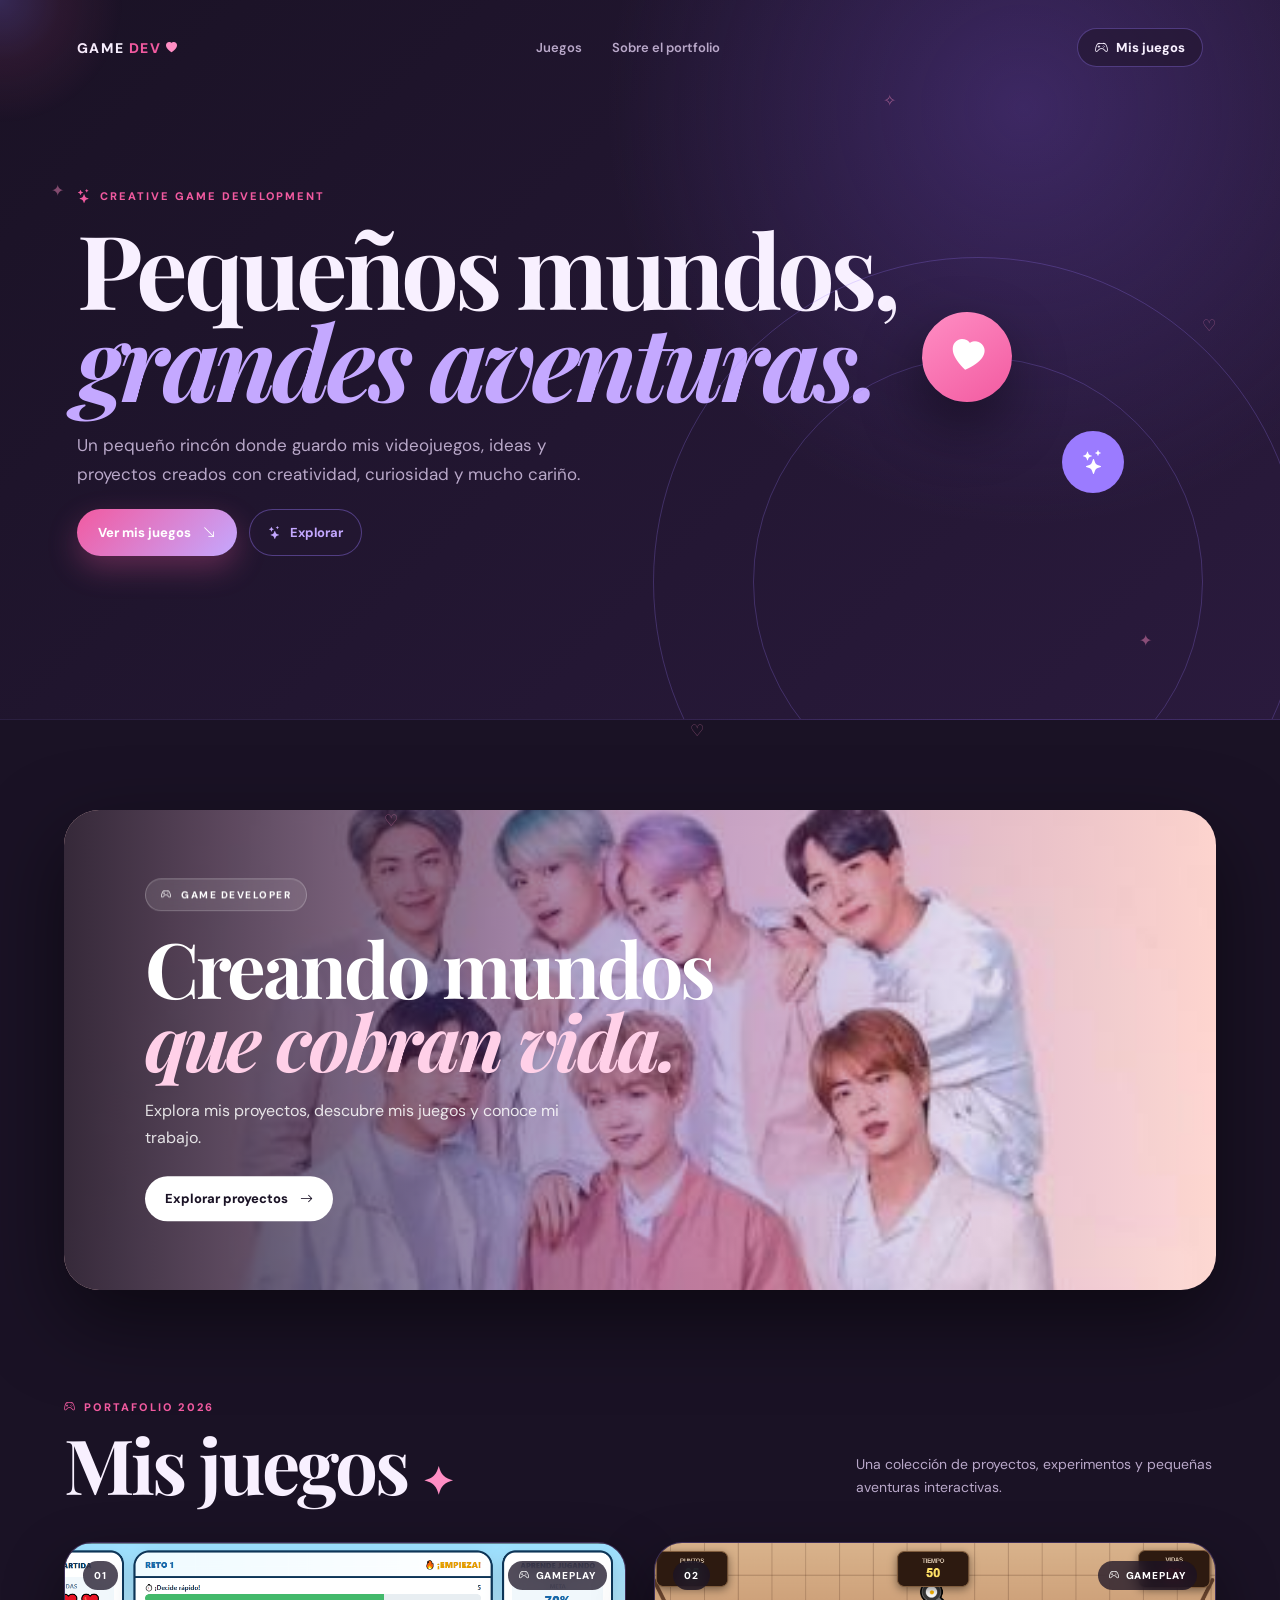
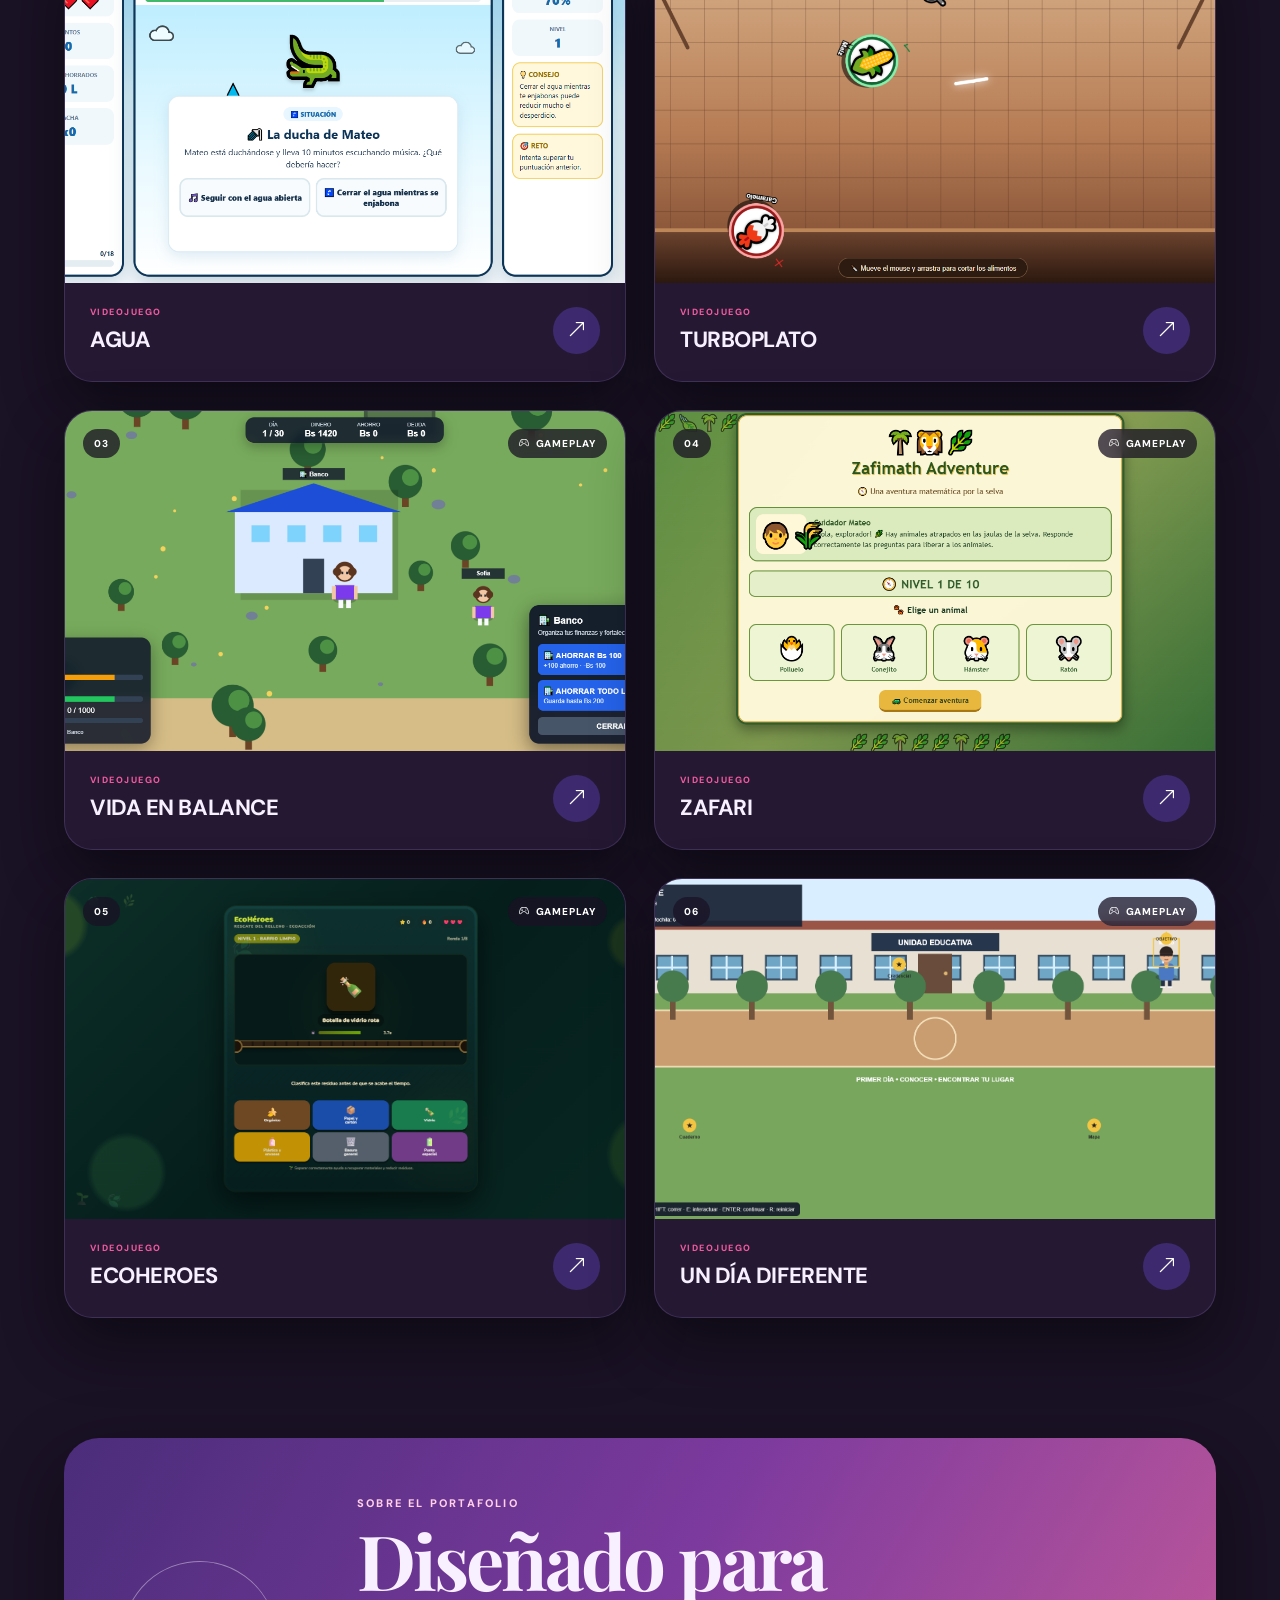
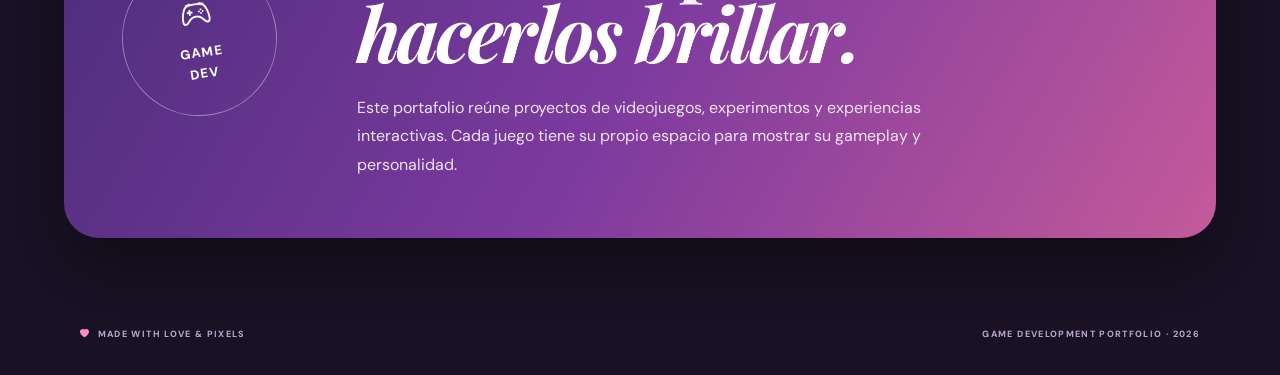
==== index.html @ efa1e195 "Primer commit - Juegos" ====
<!DOCTYPE html>
<html lang="es">

<head>
    <meta charset="UTF-8">
    <meta name="viewport" content="width=device-width, initial-scale=1.0">
    <meta name="description" content="Portafolio de desarrollo de videojuegos">
    <title>Game Dev Portfolio ♡</title>

    <!-- Google Fonts -->
    <link rel="preconnect" href="https://fonts.googleapis.com">
    <link rel="preconnect" href="https://fonts.gstatic.com" crossorigin>
    <link href="https://fonts.googleapis.com/css2?family=DM+Sans:wght@400;500;600;700;800&family=Playfair+Display:ital,wght@0,700;1,700&display=swap" rel="stylesheet">

    <!-- Bootstrap Icons -->
    <link rel="stylesheet" href="https://cdn.jsdelivr.net/npm/bootstrap-icons@1.11.3/font/bootstrap-icons.min.css">

    <!-- CSS -->
    <link rel="stylesheet" href="style.css">
</head>

<body>

    <!-- =================================
         CURSOR GLOW
    ================================== -->
    <div class="cursor-glow"></div>

    <!-- =================================
         PARTICULAS
    ================================== -->
    <div class="particles">
        <span>✦</span>
        <span>♡</span>
        <span>✧</span>
        <span>✦</span>
        <span>♡</span>
        <span>✧</span>
        <span>✦</span>
        <span>♡</span>
    </div>

    <!-- =================================
         NAVBAR + HERO
    ================================== -->
    <header class="hero">

        <nav class="navbar">
            <a href="#" class="logo">
                GAME
                <span>DEV</span>
                <i class="bi bi-heart-fill"></i>
            </a>

            <div class="nav-links">
                <a href="#juegos">Juegos</a>
                <a href="#sobre-mi">Sobre el portfolio</a>
            </div>

            <a href="#juegos" class="nav-button">
                <i class="bi bi-controller"></i>
                Mis juegos
            </a>
        </nav>

        <!-- =================================
             HERO
        ================================== -->
        <div class="hero-content">
            <div class="hero-text">
                <p class="eyebrow">
                    <i class="bi bi-stars"></i>
                    CREATIVE GAME DEVELOPMENT
                </p>

                <h1>
                    Pequeños mundos,
                    <br>
                    <em>grandes aventuras.</em>
                </h1>

                <p class="hero-description">
                    Un pequeño rincón donde guardo mis
                    videojuegos, ideas y proyectos creados
                    con creatividad, curiosidad y mucho
                    cariño.
                </p>

                <div class="hero-buttons">
                    <a href="#juegos" class="main-button">
                        Ver mis juegos
                        <i class="bi bi-arrow-down-right"></i>
                    </a>

                    <a href="#banner" class="secondary-button">
                        <i class="bi bi-stars"></i>
                        Explorar
                    </a>
                </div>
            </div>

            <!-- Decoraciones -->
            <div class="hero-orbit orbit-one"></div>
            <div class="hero-orbit orbit-two"></div>

            <div class="hero-heart">
                <i class="bi bi-heart-fill"></i>
            </div>

            <div class="hero-star">
                <i class="bi bi-stars"></i>
            </div>
        </div>

    </header>

    <!-- =================================
         MAIN
    ================================== -->
    <main>

        <!-- =================================
             BANNER
        ================================== -->
        <section class="banner reveal" id="banner">
            <img src="assets/images.png" alt="Banner del portafolio">

            <div class="banner-overlay">
                <span class="banner-badge">
                    <i class="bi bi-controller"></i>
                    GAME DEVELOPER
                </span>

                <h2>
                    Creando mundos
                    <em>que cobran vida.</em>
                </h2>

                <p>
                    Explora mis proyectos,
                    descubre mis juegos y
                    conoce mi trabajo.
                </p>

                <a href="#juegos" class="banner-button">
                    Explorar proyectos
                    <i class="bi bi-arrow-right"></i>
                </a>
            </div>
        </section>

        <!-- =================================
             INTRO JUEGOS
        ================================== -->
        <section class="games-intro reveal" id="juegos">
            <div>
                <p class="section-label">
                    <i class="bi bi-controller"></i>
                    PORTAFOLIO 2026
                </p>

                <h2>
                    Mis juegos
                    <span>✦</span>
                </h2>
            </div>

            <p class="intro-text">
                Una colección de proyectos,
                experimentos y pequeñas aventuras
                interactivas.
            </p>
        </section>

        <!-- =================================
             GRID DE JUEGOS
        ================================== -->
        <section class="games-grid">

            <!-- =========================
                 AGUA
            ========================== -->
            <article class="game-card reveal">
                <div class="game-image">
                    <img src="AGUA/agua-gameplay.png" alt="Gameplay de AGUA">
                    <span class="game-number">01</span>
                    <span class="game-tag">
                        <i class="bi bi-controller"></i>
                        GAMEPLAY
                    </span>
                    <div class="image-shine"></div>
                </div>

                <div class="game-info">
                    <div>
                        <p class="game-type">VIDEOJUEGO</p>
                        <h3>AGUA</h3>
                    </div>
                    <a href="AGUA/index.html" class="game-arrow" aria-label="Abrir AGUA">
                        <i class="bi bi-arrow-up-right"></i>
                    </a>
                </div>
            </article>

            <!-- =========================
                 TURBOPLATO
            ========================== -->
            <article class="game-card reveal">
                <div class="game-image">
                    <img src="TURBOPLATO/turboplato-gameplay.png" alt="Gameplay de TURBOPLATO">
                    <span class="game-number">02</span>
                    <span class="game-tag">
                        <i class="bi bi-controller"></i>
                        GAMEPLAY
                    </span>
                    <div class="image-shine"></div>
                </div>

                <div class="game-info">
                    <div>
                        <p class="game-type">VIDEOJUEGO</p>
                        <h3>TURBOPLATO</h3>
                    </div>
                    <a href="TURBOPLATO/index.html" class="game-arrow" aria-label="Abrir TURBOPLATO">
                        <i class="bi bi-arrow-up-right"></i>
                    </a>
                </div>
            </article>

            <!-- =========================
                 VIDA EN BALANCE
            ========================== -->
            <article class="game-card reveal">
                <div class="game-image">
                    <img src="VIDA-EN-BALANCE/vida-en-balance-gameplay.png" alt="Gameplay de Vida en Balance">
                    <span class="game-number">03</span>
                    <span class="game-tag">
                        <i class="bi bi-controller"></i>
                        GAMEPLAY
                    </span>
                    <div class="image-shine"></div>
                </div>

                <div class="game-info">
                    <div>
                        <p class="game-type">VIDEOJUEGO</p>
                        <h3>VIDA EN BALANCE</h3>
                    </div>
                    <a href="VIDA-EN-BALANCE/index.html" class="game-arrow" aria-label="Abrir Vida en Balance">
                        <i class="bi bi-arrow-up-right"></i>
                    </a>
                </div>
            </article>

            <!-- =========================
                 ZAFARI
            ========================== -->
            <article class="game-card reveal">
                <div class="game-image">
                    <img src="ZAFARI/zafimath-gameplay.png" alt="Gameplay de ZAFARI">
                    <span class="game-number">04</span>
                    <span class="game-tag">
                        <i class="bi bi-controller"></i>
                        GAMEPLAY
                    </span>
                    <div class="image-shine"></div>
                </div>

                <div class="game-info">
                    <div>
                        <p class="game-type">VIDEOJUEGO</p>
                        <h3>ZAFARI</h3>
                    </div>
                    <a href="ZAFARI/index.html" class="game-arrow" aria-label="Abrir ZAFARI">
                        <i class="bi bi-arrow-up-right"></i>
                    </a>
                </div>
            </article>

            <!-- =========================
                 ECOHEROES
            ========================== -->
            <article class="game-card reveal">
                <div class="game-image">
                    <img src="ECOHEROES/ecoheroes-gameplay.png" alt="Gameplay de ECOHEROES">
                    <span class="game-number">05</span>
                    <span class="game-tag">
                        <i class="bi bi-controller"></i>
                        GAMEPLAY
                    </span>
                    <div class="image-shine"></div>
                </div>

                <div class="game-info">
                    <div>
                        <p class="game-type">VIDEOJUEGO</p>
                        <h3>ECOHEROES</h3>
                    </div>
                    <a href="ECOHEROES/index.html" class="game-arrow" aria-label="Abrir ECOHEROES">
                        <i class="bi bi-arrow-up-right"></i>
                    </a>
                </div>
            </article>

            <!-- =========================
                 UN DÍA DIFERENTE
            ========================== -->
            <article class="game-card reveal">
                <div class="game-image">
                    <img src="UN_DIA_DIFERENTE/un-dia-diferente-gameplay.png" alt="Gameplay de Un Día Diferente">
                    <span class="game-number">06</span>
                    <span class="game-tag">
                        <i class="bi bi-controller"></i>
                        GAMEPLAY
                    </span>
                    <div class="image-shine"></div>
                </div>

                <div class="game-info">
                    <div>
                        <p class="game-type">VIDEOJUEGO</p>
                        <h3>UN DÍA DIFERENTE</h3>
                    </div>
                    <a href="UN_DIA_DIFERENTE/index.html" class="game-arrow" aria-label="Abrir Un Día Diferente">
                        <i class="bi bi-arrow-up-right"></i>
                    </a>
                </div>
            </article>

        </section>

        <!-- =================================
             SOBRE EL PORTFOLIO
        ================================== -->
        <section class="about-section reveal" id="sobre-mi">
            <div class="about-badge">
                <i class="bi bi-controller"></i>
                <span>GAME</span>
                <span>DEV</span>
            </div>

            <div>
                <p class="section-label">SOBRE EL PORTAFOLIO</p>

                <h2>
                    Diseñado para
                    <br>
                    <em>hacerlos brillar.</em>
                </h2>

                <p class="about-text">
                    Este portafolio reúne proyectos de
                    videojuegos, experimentos y experiencias
                    interactivas. Cada juego tiene su propio
                    espacio para mostrar su gameplay y
                    personalidad.
                </p>
            </div>
        </section>

    </main>

    <!-- =================================
         FOOTER
    ================================== -->
    <footer>
        <div>
            <i class="bi bi-heart-fill"></i>
            MADE WITH LOVE & PIXELS
        </div>

        <div>
            GAME DEVELOPMENT PORTFOLIO ·
            <span id="year"></span>
        </div>
    </footer>

    <!-- JS -->
    <script src="script.js"></script>

</body>

</html>
---- style.css ----
/* =========================================
   VARIABLES - Morado oscuro
========================================= */

:root {
    --pink: #ff8ec4;
    --hot-pink: #f25aa0;
    --soft-pink: #ffd0e8;

    --lilac: #c4a8ff;
    --purple: #9b7bff;
    --soft-purple: #2e2142;

    --cream: #f8f0ff;
    --dark: #1a1225;
    --gray: #b9a8c9;
    --border: rgba(184, 156, 255, 0.18);
    --white: #ffffff;

    --shadow: 0 25px 60px rgba(0, 0, 0, 0.45);
    --shadow-hover: 0 35px 90px rgba(155, 123, 255, 0.25);
}

/* =========================================
   RESET
========================================= */

* {
    box-sizing: border-box;
    margin: 0;
    padding: 0;
}

html {
    scroll-behavior: smooth;
}

body {
    background: #1a1225;
    color: var(--cream);
    font-family: "DM Sans", sans-serif;
    overflow-x: hidden;
}

a {
    color: inherit;
    text-decoration: none;
}

button {
    font-family: inherit;
}

/* =========================================
   CURSOR
========================================= */

.cursor-glow {
    width: 250px;
    height: 250px;
    position: fixed;
    pointer-events: none;
    z-index: 999;
    border-radius: 50%;
    background: radial-gradient(
        circle,
        rgba(155, 123, 255, 0.22),
        rgba(242, 90, 160, 0.08),
        transparent 70%
    );
    transform: translate(-50%, -50%);
    transition: opacity 0.3s;
}

/* =========================================
   PARTICLES
========================================= */

.particles span {
    position: fixed;
    z-index: 5;
    pointer-events: none;
    color: var(--pink);
    opacity: 0.45;
    animation: floating 5s ease-in-out infinite;
}

.particles span:nth-child(1) { left: 4%; top: 20%; animation-delay: 0s; }
.particles span:nth-child(2) { right: 5%; top: 35%; animation-delay: 1s; }
.particles span:nth-child(3) { left: 9%; top: 60%; animation-delay: 2s; }
.particles span:nth-child(4) { right: 10%; top: 70%; animation-delay: 3s; }
.particles span:nth-child(5) { left: 30%; top: 90%; animation-delay: 1.5s; }
.particles span:nth-child(6) { right: 30%; top: 10%; animation-delay: 2.5s; }
.particles span:nth-child(7) { left: 50%; top: 40%; animation-delay: 1s; }
.particles span:nth-child(8) { right: 45%; top: 80%; animation-delay: 3s; }

@keyframes floating {
    0%, 100% { transform: translateY(0) rotate(0deg); }
    50% { transform: translateY(-14px) rotate(8deg); }
}

/* =========================================
   HERO
========================================= */

.hero {
    min-height: 720px;
    position: relative;
    overflow: hidden;
    padding: 28px clamp(24px, 6vw, 90px) 100px;
    background:
        radial-gradient(
            circle at 80% 15%,
            rgba(92, 61, 158, 0.45),
            transparent 35%
        ),
        linear-gradient(
            135deg,
            #1a1225,
            #2a1a3d
        );
    border-bottom: 1px solid rgba(155, 123, 255, 0.12);
}

/* =========================================
   NAVBAR
========================================= */

.navbar {
    max-width: 1280px;
    margin: auto;
    display: flex;
    justify-content: space-between;
    align-items: center;
    position: relative;
    z-index: 20;
}

.logo {
    display: flex;
    align-items: center;
    gap: 4px;
    font-size: 14px;
    font-weight: 800;
    letter-spacing: 0.12em;
    color: var(--cream);
}

.logo span {
    color: var(--hot-pink);
}

.logo i {
    color: var(--pink);
    font-size: 11px;
    animation: heartbeat 1.8s infinite;
}

@keyframes heartbeat {
    0%, 100% { transform: scale(1); }
    15% { transform: scale(1.3); }
    30% { transform: scale(1); }
}

.nav-links {
    display: flex;
    gap: 30px;
}

.nav-links a {
    color: var(--gray);
    font-size: 13px;
    font-weight: 600;
    transition: 0.25s;
}

.nav-links a:hover {
    color: var(--hot-pink);
    transform: translateY(-2px);
}

.nav-button {
    display: flex;
    align-items: center;
    gap: 8px;
    padding: 10px 17px;
    border: 1px solid rgba(155, 123, 255, 0.35);
    border-radius: 999px;
    background: rgba(36, 24, 51, 0.7);
    font-size: 13px;
    font-weight: 800;
    transition: 0.3s;
    color: var(--cream);
}

.nav-button:hover {
    color: white;
    background: var(--purple);
    border-color: var(--purple);
    transform: translateY(-3px);
    box-shadow: 0 10px 25px rgba(155, 123, 255, 0.35);
}

/* =========================================
   HERO CONTENT
========================================= */

.hero-content {
    max-width: 1280px;
    margin: 120px auto 0;
    position: relative;
    z-index: 10;
}

.eyebrow {
    display: flex;
    align-items: center;
    gap: 7px;
    margin-bottom: 17px;
    color: var(--hot-pink);
    font-size: 11px;
    font-weight: 800;
    letter-spacing: 0.2em;
}

.eyebrow i {
    font-size: 14px;
    animation: sparkle 2s infinite;
}

@keyframes sparkle {
    0%, 100% { transform: rotate(0) scale(1); }
    50% { transform: rotate(15deg) scale(1.2); }
}

.hero h1 {
    max-width: 900px;
    margin-bottom: 25px;
    font-family: "Playfair Display", serif;
    font-size: clamp(55px, 8vw, 108px);
    line-height: 0.9;
    letter-spacing: -0.045em;
    color: var(--cream);
    animation: heroTitle 1s ease both;
}

.hero h1 em {
    color: var(--lilac);
    font-style: italic;
}

@keyframes heroTitle {
    from { opacity: 0; transform: translateY(35px); }
    to { opacity: 1; transform: translateY(0); }
}

.hero-description {
    max-width: 520px;
    color: var(--gray);
    font-size: 17px;
    line-height: 1.7;
    animation: fadeUp 1s 0.2s ease both;
}

@keyframes fadeUp {
    from { opacity: 0; transform: translateY(20px); }
    to { opacity: 1; transform: translateY(0); }
}

/* =========================================
   HERO BUTTONS
========================================= */

.hero-buttons {
    display: flex;
    gap: 12px;
    align-items: center;
    margin-top: 20px;
    animation: fadeUp 1s 0.35s ease both;
}

.main-button {
    display: inline-flex;
    align-items: center;
    gap: 12px;
    padding: 15px 21px;
    color: white;
    background: linear-gradient(135deg, var(--hot-pink), var(--lilac));
    border-radius: 999px;
    font-size: 13px;
    font-weight: 800;
    box-shadow: 0 12px 30px rgba(242, 90, 160, 0.3);
    transition: 0.3s;
    position: relative;
    overflow: hidden;
}

.main-button:hover {
    transform: translateY(-4px) scale(1.03);
    box-shadow: 0 18px 40px rgba(242, 90, 160, 0.4);
}

.main-button i {
    transition: 0.3s;
}

.main-button:hover i {
    transform: translate(3px, -3px);
}

.secondary-button {
    display: inline-flex;
    align-items: center;
    gap: 9px;
    padding: 14px 18px;
    color: var(--lilac);
    border: 1px solid rgba(155, 123, 255, 0.4);
    border-radius: 999px;
    background: rgba(36, 24, 51, 0.6);
    font-size: 13px;
    font-weight: 700;
    transition: 0.3s;
    position: relative;
    overflow: hidden;
}

.secondary-button:hover {
    background: rgba(155, 123, 255, 0.2);
    transform: translateY(-3px);
    box-shadow: var(--shadow);
}

/* =========================================
   HERO DECORATIONS
========================================= */

.hero-orbit {
    position: absolute;
    border: 1px solid rgba(155, 123, 255, 0.25);
    border-radius: 50%;
    pointer-events: none;
}

.orbit-one {
    width: 650px;
    height: 650px;
    right: -100px;
    top: 70px;
    animation: orbitPulse 5s infinite;
}

.orbit-two {
    width: 450px;
    height: 450px;
    right: 0;
    top: 170px;
    animation: orbitPulse 5s 1s infinite;
}

@keyframes orbitPulse {
    0%, 100% { transform: scale(1); opacity: 0.45; }
    50% { transform: scale(1.04); opacity: 0.8; }
}

.hero-heart {
    position: absolute;
    right: 17%;
    top: 34%;
    width: 90px;
    height: 90px;
    display: grid;
    place-items: center;
    color: white;
    background: linear-gradient(135deg, var(--pink), var(--hot-pink));
    border-radius: 50%;
    font-size: 32px;
    box-shadow: var(--shadow);
    transform: rotate(10deg);
    animation: floating 4s ease-in-out infinite;
    z-index: 5;
}

.hero-star {
    position: absolute;
    right: 7%;
    bottom: 17%;
    width: 62px;
    height: 62px;
    display: grid;
    place-items: center;
    color: white;
    background: var(--purple);
    border-radius: 50%;
    font-size: 24px;
    animation: floating 4s 1s ease-in-out infinite;
    z-index: 5;
}

/* =========================================
   MAIN
========================================= */

main {
    max-width: 1280px;
    margin: auto;
    padding: 90px clamp(24px, 5vw, 80px);
}

/* =========================================
   BANNER
========================================= */

.banner {
    min-height: 480px;
    position: relative;
    overflow: hidden;
    margin-bottom: 110px;
    border-radius: 35px;
    box-shadow: 0 30px 80px rgba(0, 0, 0, 0.5);
    animation: bannerAppear 1s ease both;
}

.banner img {
    width: 100%;
    height: 480px;
    display: block;
    object-fit: cover;
    transition: transform 1.2s ease;
}

.banner:hover img {
    transform: scale(1.04);
}

.banner::after {
    content: "";
    position: absolute;
    inset: 0;
    background: linear-gradient(
        90deg,
        rgba(26, 18, 37, 0.88),
        rgba(92, 61, 158, 0.4),
        transparent
    );
    pointer-events: none;
}

@keyframes bannerAppear {
    from { opacity: 0; transform: translateY(35px) scale(0.97); }
    to { opacity: 1; transform: translateY(0) scale(1); }
}

.banner-overlay {
    position: absolute;
    z-index: 4;
    left: 7%;
    top: 50%;
    transform: translateY(-50%);
    max-width: 600px;
    color: white;
}

.banner-badge {
    display: inline-flex;
    align-items: center;
    gap: 9px;
    padding: 9px 15px;
    border: 1px solid rgba(255, 255, 255, 0.25);
    border-radius: 999px;
    background: rgba(255, 255, 255, 0.1);
    backdrop-filter: blur(10px);
    font-size: 10px;
    font-weight: 800;
    letter-spacing: 0.15em;
}

.banner-overlay h2 {
    margin: 20px 0;
    font-family: "Playfair Display", serif;
    font-size: clamp(42px, 6vw, 78px);
    line-height: 0.95;
    letter-spacing: -0.04em;
}

.banner-overlay h2 em {
    display: block;
    color: var(--soft-pink);
    font-style: italic;
}

.banner-overlay p {
    max-width: 450px;
    margin-bottom: 25px;
    color: rgba(255, 255, 255, 0.85);
    line-height: 1.7;
}

.banner-button {
    display: inline-flex;
    align-items: center;
    gap: 12px;
    padding: 14px 20px;
    color: var(--dark);
    background: white;
    border-radius: 999px;
    font-size: 13px;
    font-weight: 800;
    transition: 0.3s;
    position: relative;
    overflow: hidden;
}

.banner-button:hover {
    transform: translateY(-4px) scale(1.03);
    box-shadow: 0 15px 35px rgba(0, 0, 0, 0.35);
}

/* =========================================
   INTRO
========================================= */

.games-intro {
    display: flex;
    justify-content: space-between;
    align-items: end;
    gap: 30px;
    margin-bottom: 42px;
}

.section-label {
    display: flex;
    align-items: center;
    gap: 7px;
    margin-bottom: 14px;
    color: var(--hot-pink);
    font-size: 11px;
    font-weight: 800;
    letter-spacing: 0.2em;
}

.games-intro h2,
.about-section h2 {
    font-family: "Playfair Display", serif;
    font-size: clamp(45px, 6vw, 76px);
    line-height: 0.95;
    letter-spacing: -0.04em;
    color: var(--cream);
}

.games-intro h2 span {
    color: var(--pink);
    font-size: 0.5em;
}

.intro-text {
    max-width: 360px;
    color: var(--gray);
    font-size: 14px;
    line-height: 1.7;
}

/* =========================================
   GAME GRID
========================================= */

.games-grid {
    display: grid;
    grid-template-columns: repeat(2, minmax(0, 1fr));
    gap: 28px;
}

/* =========================================
   GAME CARD
========================================= */

.game-card {
    position: relative;
    overflow: hidden;
    background: #241833;
    border: 1px solid var(--border);
    border-radius: 28px;
    box-shadow: var(--shadow);
    transition: transform 0.35s ease, box-shadow 0.35s ease, background 0.35s ease;
}

.game-card:hover {
    transform: translateY(-10px) rotate(0.3deg);
    background: #2e2142;
    box-shadow: var(--shadow-hover);
}

/* =========================================
   GAME IMAGE
========================================= */

.game-image {
    height: 340px;
    position: relative;
    overflow: hidden;
    background: #1f1529;
}

.game-image img {
    width: 100%;
    height: 100%;
    object-fit: cover;
    display: block;
    transition: transform 0.6s ease;
}

.game-card:hover .game-image img {
    transform: scale(1.07);
}

.game-number,
.game-tag {
    position: absolute;
    top: 18px;
    z-index: 4;
    padding: 8px 11px;
    color: white;
    background: rgba(26, 18, 37, 0.75);
    border-radius: 999px;
    backdrop-filter: blur(8px);
    font-size: 10px;
    font-weight: 800;
    letter-spacing: 0.08em;
}

.game-number {
    left: 18px;
}

.game-tag {
    right: 18px;
    display: flex;
    align-items: center;
    gap: 6px;
}

/* =========================================
   IMAGE SHINE
========================================= */

.image-shine {
    position: absolute;
    width: 80px;
    height: 200%;
    left: -150px;
    top: -50%;
    background: linear-gradient(
        90deg,
        transparent,
        rgba(255, 255, 255, 0.35),
        transparent
    );
    transform: rotate(25deg);
    transition: left 0.8s ease;
}

.game-card:hover .image-shine {
    left: 130%;
}

/* =========================================
   GAME INFO
========================================= */

.game-info {
    display: flex;
    justify-content: space-between;
    align-items: center;
    padding: 23px 25px 27px;
}

.game-type {
    margin-bottom: 7px;
    color: var(--hot-pink);
    font-size: 9px;
    font-weight: 800;
    letter-spacing: 0.16em;
}

.game-info h3 {
    font-size: 22px;
    letter-spacing: -0.02em;
    color: var(--cream);
}

.game-arrow {
    width: 47px;
    height: 47px;
    display: grid;
    place-items: center;
    color: white;
    background: #3d2a6e;
    border-radius: 50%;
    font-size: 19px;
    transition: 0.3s;
}

.game-arrow:hover {
    color: white;
    background: var(--hot-pink);
    transform: rotate(10deg) scale(1.08);
}

/* =========================================
   COMING SOON (por si los usas)
========================================= */

.coming-image {
    height: 340px;
    position: relative;
    display: grid;
    place-items: center;
    overflow: hidden;
    color: white;
    background: linear-gradient(145deg, #4a2d7a, #7c3a9e, #c45a9a);
}

.coming-image.second {
    background: linear-gradient(145deg, #3d2a6e, #6b3d9e, #e06b9e);
}

.coming-icon {
    font-size: 95px;
    filter: drop-shadow(0 15px 25px rgba(0, 0, 0, 0.4));
    animation: floating 4s ease-in-out infinite;
}

.coming-heart {
    position: absolute;
    right: 25%;
    top: 23%;
    font-size: 35px;
    animation: heartbeat 2s infinite;
}

.coming-sparkle {
    position: absolute;
    left: 25%;
    bottom: 25%;
    font-size: 25px;
    animation: sparkle 2s infinite;
}

.coming-image p {
    position: absolute;
    bottom: 18px;
    color: rgba(255, 255, 255, 0.7);
    font-size: 10px;
    font-weight: 800;
    letter-spacing: 0.2em;
}

.game-arrow.disabled {
    color: var(--lilac);
    background: rgba(155, 123, 255, 0.15);
}

/* =========================================
   ABOUT
========================================= */

.about-section {
    margin-top: 120px;
    padding: 58px;
    display: grid;
    grid-template-columns: 180px 1fr;
    gap: 55px;
    align-items: center;
    color: white;
    border-radius: 35px;
    background: linear-gradient(120deg, #4a2d7a, #7c3a9e 50%, #c45a9a);
    box-shadow: 0 28px 70px rgba(0, 0, 0, 0.4);
}

.about-section .section-label {
    color: var(--soft-pink);
}

.about-section h2 {
    margin-bottom: 25px;
}

.about-section h2 em {
    color: white;
}

.about-text {
    max-width: 600px;
    color: rgba(255, 255, 255, 0.86);
    line-height: 1.8;
}

.about-badge {
    width: 155px;
    height: 155px;
    display: flex;
    flex-direction: column;
    justify-content: center;
    align-items: center;
    gap: 4px;
    border: 1px solid rgba(255, 255, 255, 0.4);
    border-radius: 50%;
    transform: rotate(-9deg);
    animation: floating 5s ease-in-out infinite;
}

.about-badge i {
    font-size: 30px;
    margin-bottom: 5px;
}

.about-badge span {
    font-size: 13px;
    font-weight: 800;
    letter-spacing: 0.1em;
}

/* =========================================
   REVEAL
========================================= */

.reveal {
    opacity: 0;
    transform: translateY(40px);
    transition: opacity 0.8s ease, transform 0.8s ease;
}

.reveal.visible {
    opacity: 1;
    transform: translateY(0);
}

/* =========================================
   FOOTER
========================================= */

footer {
    max-width: 1280px;
    margin: auto;
    padding: 0 80px 35px;
    display: flex;
    justify-content: space-between;
    color: var(--gray);
    font-size: 9px;
    font-weight: 800;
    letter-spacing: 0.15em;
}

footer i {
    color: var(--pink);
    margin-right: 4px;
}

/* =========================================
   RIPPLE (por si lo usas en el JS)
========================================= */

.ripple {
    position: absolute;
    border-radius: 50%;
    background: rgba(255, 255, 255, 0.4);
    transform: scale(0);
    animation: ripple-anim 0.6s linear;
    pointer-events: none;
}

@keyframes ripple-anim {
    to {
        transform: scale(4);
        opacity: 0;
    }
}

/* =========================================
   RESPONSIVE
========================================= */

@media (max-width: 900px) {
    .nav-links {
        display: none;
    }

    .hero {
        min-height: 680px;
    }

    .hero-content {
        margin-top: 100px;
    }

    .hero-heart {
        right: 8%;
        top: 27%;
        width: 70px;
        height: 70px;
        font-size: 25px;
    }

    .hero-star {
        right: 5%;
        bottom: 10%;
    }

    .games-grid {
        grid-template-columns: 1fr;
    }

    .games-intro {
        display: block;
    }

    .intro-text {
        margin-top: 20px;
    }

    .about-section {
        grid-template-columns: 1fr;
        padding: 40px;
    }
}

@media (max-width: 600px) {
    .hero {
        padding: 22px 20px 80px;
    }

    .nav-button {
        display: none;
    }

    .hero-content {
        margin-top: 85px;
    }

    .hero h1 {
        font-size: 55px;
    }

    .hero-description {
        font-size: 15px;
    }

    .hero-buttons {
        flex-wrap: wrap;
    }

    .banner {
        min-height: 520px;
        margin-bottom: 80px;
        border-radius: 25px;
    }

    .banner img {
        height: 520px;
    }

    .banner-overlay {
        left: 25px;
        right: 25px;
    }

    .banner-overlay h2 {
        font-size: 48px;
    }

    main {
        padding: 70px 20px;
    }

    .game-image,
    .coming-image {
        height: 280px;
    }

    .game-info {
        padding: 20px;
    }

    .about-section {
        margin-top: 80px;
        padding: 32px;
        border-radius: 25px;
    }

    footer {
        padding: 0 20px 25px;
        flex-direction: column;
        gap: 15px;
    }

    .cursor-glow {
        display: none;
    }
}
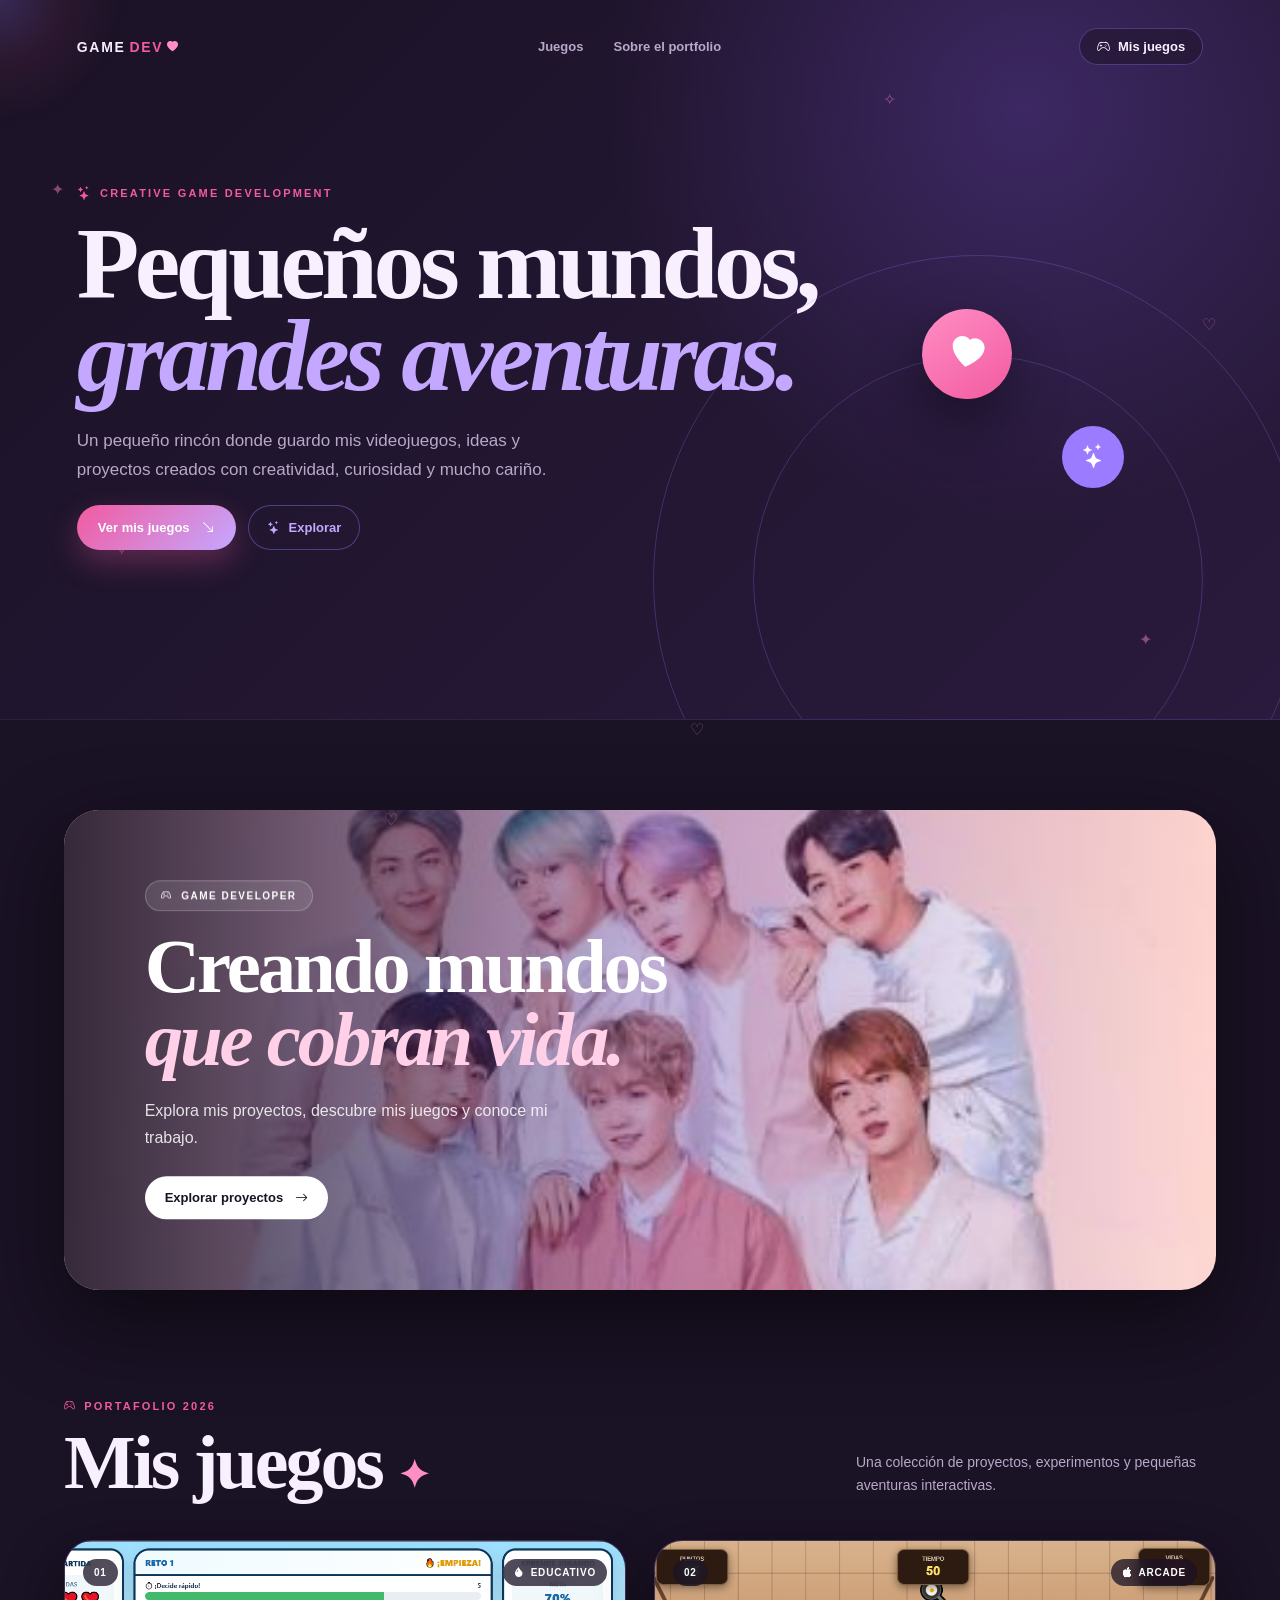
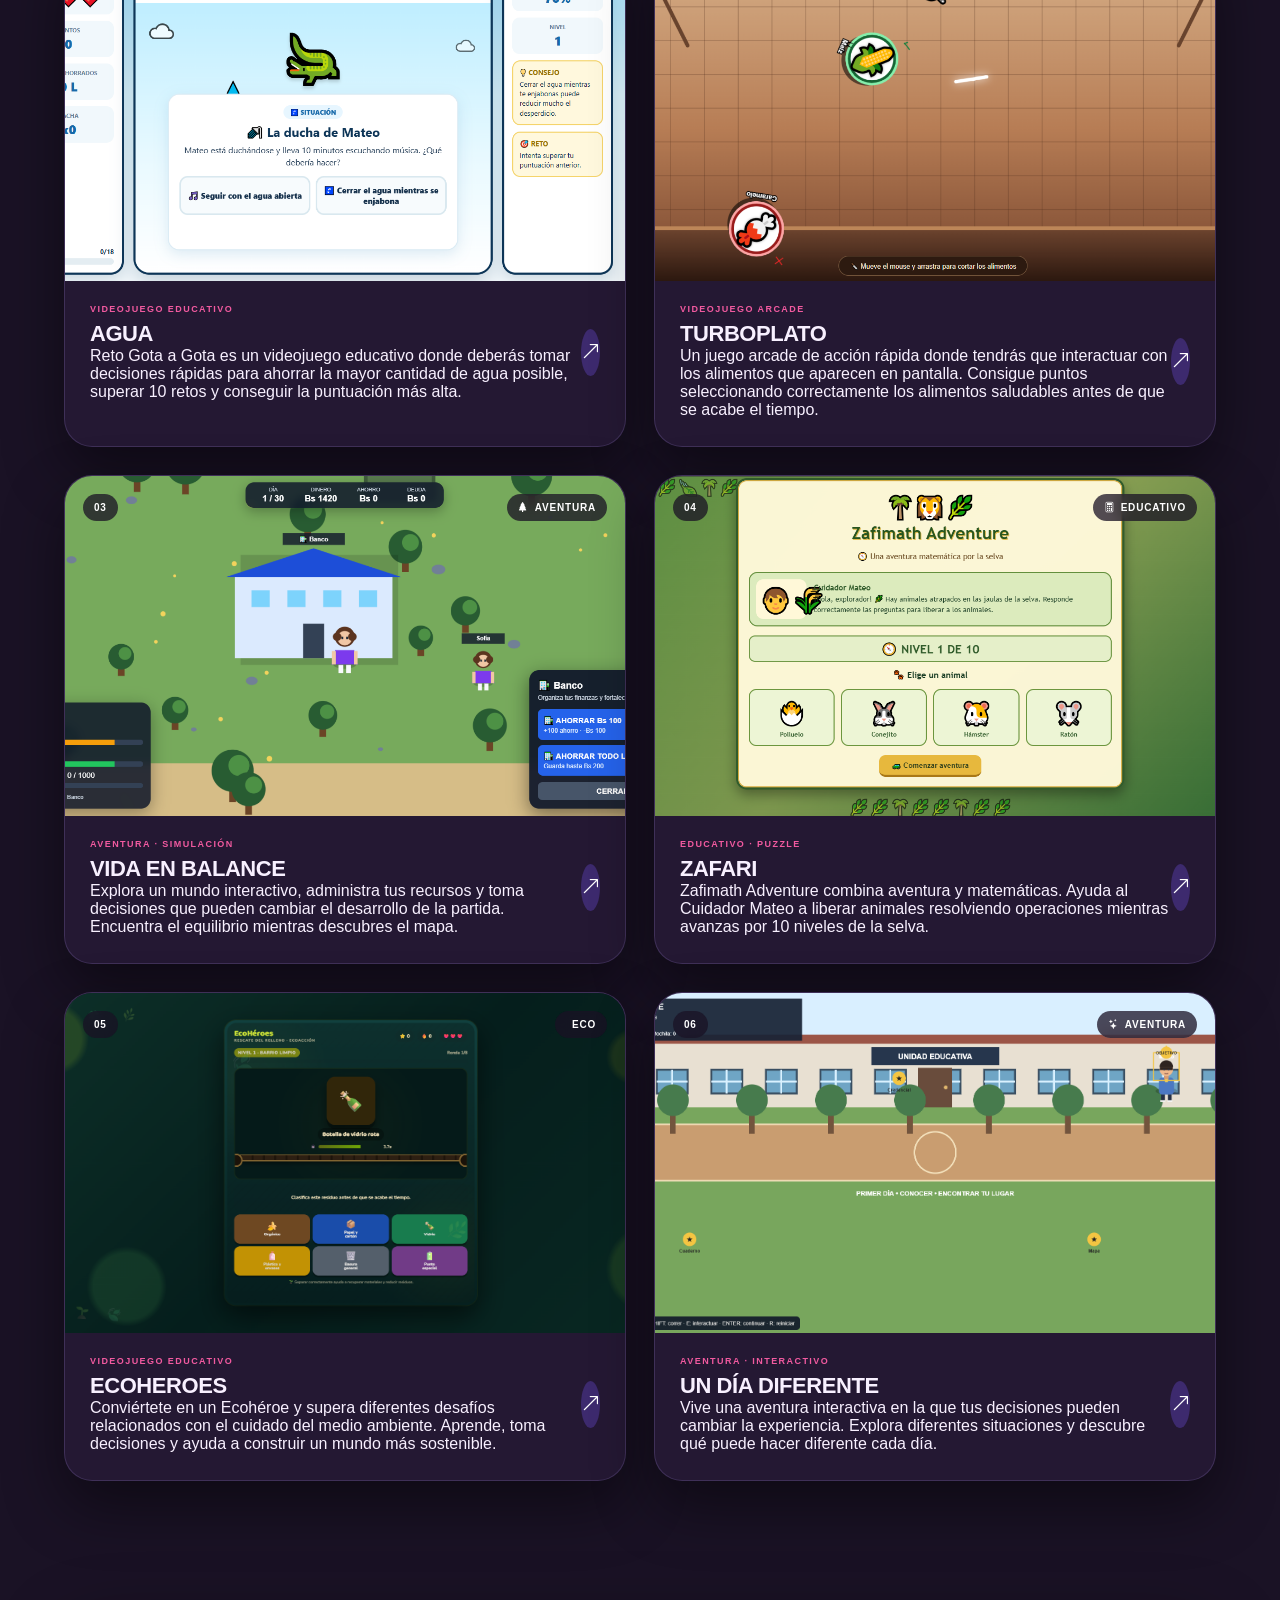
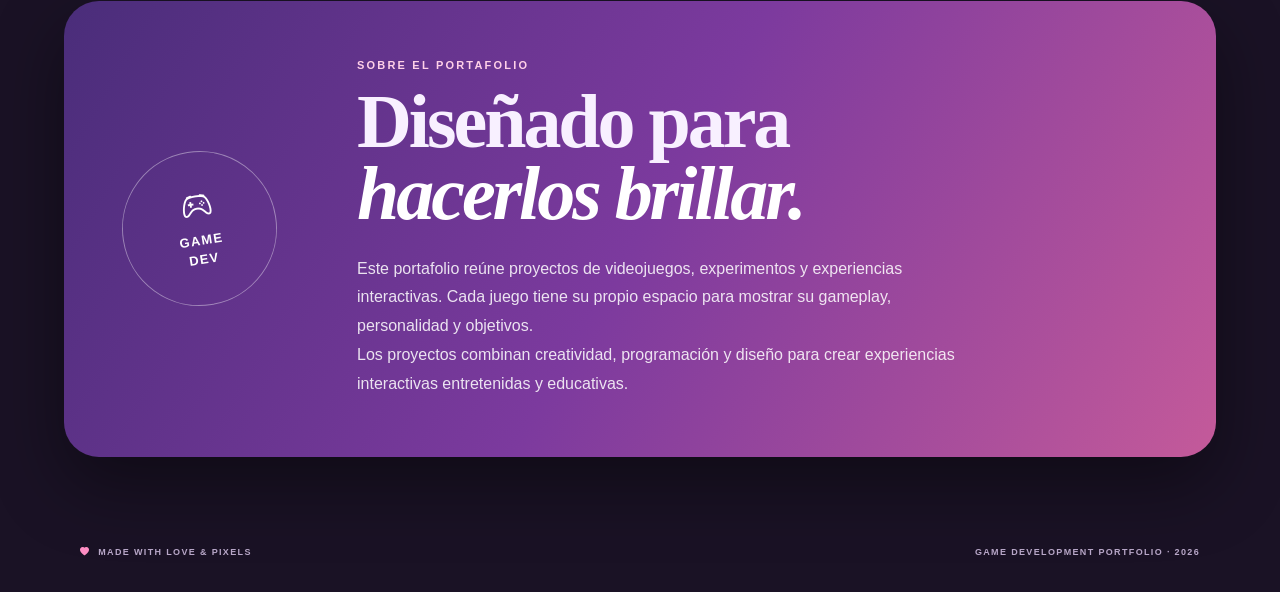
==== commit ad5147e7: "Update index.html" ====
--- a/index.html
+++ b/index.html
@@ -1,383 +1,838 @@
 <!DOCTYPE html>
 <html lang="es">
-
+ 
 <head>
-    <meta charset="UTF-8">
-    <meta name="viewport" content="width=device-width, initial-scale=1.0">
-    <meta name="description" content="Portafolio de desarrollo de videojuegos">
+<meta charset="UTF-8">
+<meta name="viewport" content="width=device-width, initial-scale=1.0">
+ 
+    <meta name="description"
+        content="Portafolio de desarrollo de videojuegos - proyectos, juegos educativos y experiencias interactivas.">
+ 
     <title>Game Dev Portfolio ♡</title>
-
-    <!-- Google Fonts -->
-    <link rel="preconnect" href="https://fonts.googleapis.com">
-    <link rel="preconnect" href="https://fonts.gstatic.com" crossorigin>
-    <link href="https://fonts.googleapis.com/css2?family=DM+Sans:wght@400;500;600;700;800&family=Playfair+Display:ital,wght@0,700;1,700&display=swap" rel="stylesheet">
-
-    <!-- Bootstrap Icons -->
-    <link rel="stylesheet" href="https://cdn.jsdelivr.net/npm/bootstrap-icons@1.11.3/font/bootstrap-icons.min.css">
-
-    <!-- CSS -->
-    <link rel="stylesheet" href="style.css">
+ 
+    <!-- =================================
+         GOOGLE FONTS
+    ================================== -->
+<link rel="preconnect" href="https://fonts.googleapis.com">
+<link rel="preconnect" href="https://fonts.gstatic.com" crossorigin>
+ 
+    <link
+        href="https://fonts.googleapis.com/css2?family=DM+Sans:wght@400;500;600;700;800&family=Playfair+Display:ital,wght@0,700;1,700&display=swap%22
+        rel="stylesheet">
+ 
+    <!-- =================================
+         BOOTSTRAP ICONS
+    ================================== -->
+<link
+        rel="stylesheet"
+        href="https://cdn.jsdelivr.net/npm/bootstrap-icons@1.11.3/font/bootstrap-icons.min.css">
+ 
+    <!-- =================================
+         CSS
+    ================================== -->
+<link rel="stylesheet" href="style.css">
+ 
 </head>
-
+ 
 <body>
-
+ 
     <!-- =================================
          CURSOR GLOW
     ================================== -->
+ 
     <div class="cursor-glow"></div>
-
+ 
+ 
     <!-- =================================
          PARTICULAS
     ================================== -->
+ 
     <div class="particles">
+ 
         <span>✦</span>
-        <span>♡</span>
-        <span>✧</span>
-        <span>✦</span>
-        <span>♡</span>
-        <span>✧</span>
-        <span>✦</span>
-        <span>♡</span>
+<span>♡</span>
+<span>✧</span>
+<span>✦</span>
+<span>♡</span>
+<span>✧</span>
+<span>✦</span>
+<span>♡</span>
+ 
     </div>
-
+ 
+ 
     <!-- =================================
          NAVBAR + HERO
     ================================== -->
+ 
     <header class="hero">
-
+ 
+        <!-- NAVBAR -->
+ 
         <nav class="navbar">
+ 
             <a href="#" class="logo">
+ 
                 GAME
-                <span>DEV</span>
+<span>DEV</span>
+ 
                 <i class="bi bi-heart-fill"></i>
+ 
             </a>
-
+ 
+ 
             <div class="nav-links">
-                <a href="#juegos">Juegos</a>
-                <a href="#sobre-mi">Sobre el portfolio</a>
+ 
+                <a href="#juegos">
+                    Juegos
+</a>
+ 
+                <a href="#sobre-mi">
+                    Sobre el portfolio
+</a>
+ 
             </div>
-
+ 
+ 
             <a href="#juegos" class="nav-button">
+ 
                 <i class="bi bi-controller"></i>
+ 
                 Mis juegos
+ 
             </a>
+ 
         </nav>
-
+ 
+ 
         <!-- =================================
-             HERO
+             HERO CONTENT
         ================================== -->
+ 
         <div class="hero-content">
+ 
             <div class="hero-text">
+ 
                 <p class="eyebrow">
+ 
                     <i class="bi bi-stars"></i>
+ 
                     CREATIVE GAME DEVELOPMENT
+ 
                 </p>
-
+ 
+ 
                 <h1>
+ 
                     Pequeños mundos,
+ 
                     <br>
+ 
                     <em>grandes aventuras.</em>
+ 
                 </h1>
-
+ 
+ 
                 <p class="hero-description">
+ 
                     Un pequeño rincón donde guardo mis
                     videojuegos, ideas y proyectos creados
                     con creatividad, curiosidad y mucho
                     cariño.
+ 
                 </p>
-
+ 
+ 
                 <div class="hero-buttons">
+ 
                     <a href="#juegos" class="main-button">
+ 
                         Ver mis juegos
+ 
                         <i class="bi bi-arrow-down-right"></i>
+ 
                     </a>
-
+ 
+ 
                     <a href="#banner" class="secondary-button">
+ 
                         <i class="bi bi-stars"></i>
+ 
                         Explorar
+ 
                     </a>
-                </div>
+ 
+                </div>
+ 
             </div>
-
-            <!-- Decoraciones -->
+ 
+ 
+            <!-- DECORACIONES -->
+ 
             <div class="hero-orbit orbit-one"></div>
+ 
             <div class="hero-orbit orbit-two"></div>
-
+ 
+ 
             <div class="hero-heart">
+ 
                 <i class="bi bi-heart-fill"></i>
+ 
             </div>
-
+ 
+ 
             <div class="hero-star">
+ 
                 <i class="bi bi-stars"></i>
+ 
             </div>
+ 
         </div>
-
+ 
     </header>
-
+ 
+ 
     <!-- =================================
          MAIN
     ================================== -->
+ 
     <main>
-
+ 
+ 
         <!-- =================================
              BANNER
         ================================== -->
+ 
         <section class="banner reveal" id="banner">
-            <img src="assets/images.png" alt="Banner del portafolio">
-
+ 
+            <img
+                src="assets/images.png"
+                alt="Banner del portafolio">
+ 
             <div class="banner-overlay">
+ 
                 <span class="banner-badge">
+ 
                     <i class="bi bi-controller"></i>
+ 
                     GAME DEVELOPER
+ 
                 </span>
-
+ 
+ 
                 <h2>
+ 
                     Creando mundos
+ 
                     <em>que cobran vida.</em>
+ 
                 </h2>
-
+ 
+ 
                 <p>
+ 
                     Explora mis proyectos,
                     descubre mis juegos y
                     conoce mi trabajo.
+ 
                 </p>
-
+ 
+ 
                 <a href="#juegos" class="banner-button">
+ 
                     Explorar proyectos
+ 
                     <i class="bi bi-arrow-right"></i>
+ 
                 </a>
+ 
             </div>
+ 
         </section>
-
+ 
+ 
         <!-- =================================
              INTRO JUEGOS
         ================================== -->
+ 
         <section class="games-intro reveal" id="juegos">
+ 
             <div>
+ 
                 <p class="section-label">
+ 
                     <i class="bi bi-controller"></i>
+ 
                     PORTAFOLIO 2026
+ 
                 </p>
-
+ 
+ 
                 <h2>
+ 
                     Mis juegos
+ 
                     <span>✦</span>
+ 
                 </h2>
+ 
             </div>
-
+ 
+ 
             <p class="intro-text">
+ 
                 Una colección de proyectos,
                 experimentos y pequeñas aventuras
                 interactivas.
+ 
             </p>
+ 
         </section>
-
+ 
+ 
         <!-- =================================
              GRID DE JUEGOS
         ================================== -->
+ 
         <section class="games-grid">
-
-            <!-- =========================
-                 AGUA
-            ========================== -->
+ 
+ 
+            <!-- =================================
+                 JUEGO 01 - AGUA
+            ================================== -->
+ 
             <article class="game-card reveal">
+ 
                 <div class="game-image">
-                    <img src="AGUA/agua-gameplay.png" alt="Gameplay de AGUA">
-                    <span class="game-number">01</span>
+ 
+                    <img
+                        src="AGUA/agua-gameplay.png"
+                        alt="Gameplay de Reto Gota a Gota">
+ 
+                    <span class="game-number">
+                        01
+</span>
+ 
+ 
                     <span class="game-tag">
-                        <i class="bi bi-controller"></i>
-                        GAMEPLAY
+ 
+                        <i class="bi bi-droplet-fill"></i>
+ 
+                        EDUCATIVO
+ 
                     </span>
+ 
+ 
                     <div class="image-shine"></div>
-                </div>
-
+ 
+                </div>
+ 
+ 
                 <div class="game-info">
+ 
                     <div>
-                        <p class="game-type">VIDEOJUEGO</p>
-                        <h3>AGUA</h3>
+ 
+                        <p class="game-type">
+                            VIDEOJUEGO EDUCATIVO
+</p>
+ 
+ 
+                        <h3>
+                            AGUA
+</h3>
+ 
+ 
+                        <p class="game-description">
+ 
+                            Reto Gota a Gota es un videojuego
+                            educativo donde deberás tomar
+                            decisiones rápidas para ahorrar
+                            la mayor cantidad de agua posible,
+                            superar 10 retos y conseguir la
+                            puntuación más alta.
+ 
+                        </p>
+ 
                     </div>
-                    <a href="AGUA/index.html" class="game-arrow" aria-label="Abrir AGUA">
+ 
+ 
+                    <a
+                        href="AGUA/index.html"
+                        class="game-arrow"
+                        aria-label="Abrir Reto Gota a Gota">
+ 
                         <i class="bi bi-arrow-up-right"></i>
+ 
                     </a>
-                </div>
+ 
+                </div>
+ 
             </article>
-
-            <!-- =========================
-                 TURBOPLATO
-            ========================== -->
+ 
+ 
+            <!-- =================================
+                 JUEGO 02 - TURBOPLATO
+            ================================== -->
+ 
             <article class="game-card reveal">
+ 
                 <div class="game-image">
-                    <img src="TURBOPLATO/turboplato-gameplay.png" alt="Gameplay de TURBOPLATO">
-                    <span class="game-number">02</span>
+ 
+                    <img
+                        src="TURBOPLATO/turboplato-gameplay.png"
+                        alt="Gameplay de TURBOPLATO">
+ 
+                    <span class="game-number">
+                        02
+</span>
+ 
+ 
                     <span class="game-tag">
-                        <i class="bi bi-controller"></i>
-                        GAMEPLAY
+ 
+                        <i class="bi bi-apple"></i>
+ 
+                        ARCADE
+ 
                     </span>
+ 
+ 
                     <div class="image-shine"></div>
-                </div>
-
+ 
+                </div>
+ 
+ 
                 <div class="game-info">
+ 
                     <div>
-                        <p class="game-type">VIDEOJUEGO</p>
-                        <h3>TURBOPLATO</h3>
+ 
+                        <p class="game-type">
+                            VIDEOJUEGO ARCADE
+</p>
+ 
+ 
+                        <h3>
+                            TURBOPLATO
+</h3>
+ 
+ 
+                        <p class="game-description">
+ 
+                            Un juego arcade de acción rápida
+                            donde tendrás que interactuar
+                            con los alimentos que aparecen
+                            en pantalla. Consigue puntos
+                            seleccionando correctamente
+                            los alimentos saludables antes
+                            de que se acabe el tiempo.
+ 
+                        </p>
+ 
                     </div>
-                    <a href="TURBOPLATO/index.html" class="game-arrow" aria-label="Abrir TURBOPLATO">
+ 
+ 
+                    <a
+                        href="TURBOPLATO/index.html"
+                        class="game-arrow"
+                        aria-label="Abrir TURBOPLATO">
+ 
                         <i class="bi bi-arrow-up-right"></i>
+ 
                     </a>
-                </div>
+ 
+                </div>
+ 
             </article>
-
-            <!-- =========================
-                 VIDA EN BALANCE
-            ========================== -->
+ 
+ 
+            <!-- =================================
+                 JUEGO 03 - VIDA EN BALANCE
+            ================================== -->
+ 
             <article class="game-card reveal">
+ 
                 <div class="game-image">
-                    <img src="VIDA-EN-BALANCE/vida-en-balance-gameplay.png" alt="Gameplay de Vida en Balance">
-                    <span class="game-number">03</span>
+ 
+                    <img
+                        src="VIDA-EN-BALANCE/vida-en-balance-gameplay.png"
+                        alt="Gameplay de Vida en Balance">
+ 
+                    <span class="game-number">
+                        03
+</span>
+ 
+ 
                     <span class="game-tag">
-                        <i class="bi bi-controller"></i>
-                        GAMEPLAY
+ 
+                        <i class="bi bi-tree-fill"></i>
+ 
+                        AVENTURA
+ 
                     </span>
+ 
+ 
                     <div class="image-shine"></div>
-                </div>
-
+ 
+                </div>
+ 
+ 
                 <div class="game-info">
+ 
                     <div>
-                        <p class="game-type">VIDEOJUEGO</p>
-                        <h3>VIDA EN BALANCE</h3>
+ 
+                        <p class="game-type">
+                            AVENTURA · SIMULACIÓN
+</p>
+ 
+ 
+                        <h3>
+                            VIDA EN BALANCE
+</h3>
+ 
+ 
+                        <p class="game-description">
+ 
+                            Explora un mundo interactivo,
+                            administra tus recursos y toma
+                            decisiones que pueden cambiar
+                            el desarrollo de la partida.
+                            Encuentra el equilibrio mientras
+                            descubres el mapa.
+ 
+                        </p>
+ 
                     </div>
-                    <a href="VIDA-EN-BALANCE/index.html" class="game-arrow" aria-label="Abrir Vida en Balance">
+ 
+ 
+                    <a
+                        href="VIDA-EN-BALANCE/index.html"
+                        class="game-arrow"
+                        aria-label="Abrir Vida en Balance">
+ 
                         <i class="bi bi-arrow-up-right"></i>
+ 
                     </a>
-                </div>
+ 
+                </div>
+ 
             </article>
-
-            <!-- =========================
-                 ZAFARI
-            ========================== -->
+ 
+ 
+            <!-- =================================
+                 JUEGO 04 - ZAFARI
+            ================================== -->
+ 
             <article class="game-card reveal">
+ 
                 <div class="game-image">
-                    <img src="ZAFARI/zafimath-gameplay.png" alt="Gameplay de ZAFARI">
-                    <span class="game-number">04</span>
+ 
+                    <img
+                        src="ZAFARI/zafimath-gameplay.png"
+                        alt="Gameplay de Zafimath Adventure">
+ 
+                    <span class="game-number">
+                        04
+</span>
+ 
+ 
                     <span class="game-tag">
-                        <i class="bi bi-controller"></i>
-                        GAMEPLAY
+ 
+                        <i class="bi bi-calculator"></i>
+ 
+                        EDUCATIVO
+ 
                     </span>
+ 
+ 
                     <div class="image-shine"></div>
-                </div>
-
+ 
+                </div>
+ 
+ 
                 <div class="game-info">
+ 
                     <div>
-                        <p class="game-type">VIDEOJUEGO</p>
-                        <h3>ZAFARI</h3>
+ 
+                        <p class="game-type">
+                            EDUCATIVO · PUZZLE
+</p>
+ 
+ 
+                        <h3>
+                            ZAFARI
+</h3>
+ 
+ 
+                        <p class="game-description">
+ 
+                            Zafimath Adventure combina aventura
+                            y matemáticas. Ayuda al Cuidador
+                            Mateo a liberar animales resolviendo
+                            operaciones mientras avanzas por
+                            10 niveles de la selva.
+ 
+                        </p>
+ 
                     </div>
-                    <a href="ZAFARI/index.html" class="game-arrow" aria-label="Abrir ZAFARI">
+ 
+ 
+                    <a
+                        href="ZAFARI/index.html"
+                        class="game-arrow"
+                        aria-label="Abrir ZAFARI">
+ 
                         <i class="bi bi-arrow-up-right"></i>
+ 
                     </a>
-                </div>
+ 
+                </div>
+ 
             </article>
-
-            <!-- =========================
-                 ECOHEROES
-            ========================== -->
+ 
+ 
+            <!-- =================================
+                 JUEGO 05 - ECOHEROES
+            ================================== -->
+ 
             <article class="game-card reveal">
+ 
                 <div class="game-image">
-                    <img src="ECOHEROES/ecoheroes-gameplay.png" alt="Gameplay de ECOHEROES">
-                    <span class="game-number">05</span>
+ 
+                    <img
+                        src="ECOHEROES/ecoheroes-gameplay.png"
+                        alt="Gameplay de ECOHEROES">
+ 
+                    <span class="game-number">
+                        05
+</span>
+ 
+ 
                     <span class="game-tag">
-                        <i class="bi bi-controller"></i>
-                        GAMEPLAY
+ 
+                        <i class="bi bi-leaf-fill"></i>
+ 
+                        ECO
+ 
                     </span>
+ 
+ 
                     <div class="image-shine"></div>
-                </div>
-
+ 
+                </div>
+ 
+ 
                 <div class="game-info">
+ 
                     <div>
-                        <p class="game-type">VIDEOJUEGO</p>
-                        <h3>ECOHEROES</h3>
+ 
+                        <p class="game-type">
+                            VIDEOJUEGO EDUCATIVO
+</p>
+ 
+ 
+                        <h3>
+                            ECOHEROES
+</h3>
+ 
+ 
+                        <p class="game-description">
+ 
+                            Conviértete en un Ecohéroe y supera
+                            diferentes desafíos relacionados
+                            con el cuidado del medio ambiente.
+                            Aprende, toma decisiones y ayuda a
+                            construir un mundo más sostenible.
+ 
+                        </p>
+ 
                     </div>
-                    <a href="ECOHEROES/index.html" class="game-arrow" aria-label="Abrir ECOHEROES">
+ 
+ 
+                    <a
+                        href="ECOHEROES/index.html"
+                        class="game-arrow"
+                        aria-label="Abrir ECOHEROES">
+ 
                         <i class="bi bi-arrow-up-right"></i>
+ 
                     </a>
-                </div>
+ 
+                </div>
+ 
             </article>
-
-            <!-- =========================
-                 UN DÍA DIFERENTE
-            ========================== -->
+ 
+ 
+            <!-- =================================
+                 JUEGO 06 - UN DÍA DIFERENTE
+            ================================== -->
+ 
             <article class="game-card reveal">
+ 
                 <div class="game-image">
-                    <img src="UN_DIA_DIFERENTE/un-dia-diferente-gameplay.png" alt="Gameplay de Un Día Diferente">
-                    <span class="game-number">06</span>
+ 
+                    <img
+                        src="UN_DIA_DIFERENTE/un-dia-diferente-gameplay.png"
+                        alt="Gameplay de Un Día Diferente">
+ 
+                    <span class="game-number">
+                        06
+</span>
+ 
+ 
                     <span class="game-tag">
-                        <i class="bi bi-controller"></i>
-                        GAMEPLAY
+ 
+                        <i class="bi bi-stars"></i>
+ 
+                        AVENTURA
+ 
                     </span>
+ 
+ 
                     <div class="image-shine"></div>
-                </div>
-
+ 
+                </div>
+ 
+ 
                 <div class="game-info">
+ 
                     <div>
-                        <p class="game-type">VIDEOJUEGO</p>
-                        <h3>UN DÍA DIFERENTE</h3>
+ 
+                        <p class="game-type">
+                            AVENTURA · INTERACTIVO
+</p>
+ 
+ 
+                        <h3>
+                            UN DÍA DIFERENTE
+</h3>
+ 
+ 
+                        <p class="game-description">
+ 
+                            Vive una aventura interactiva en
+                            la que tus decisiones pueden cambiar
+                            la experiencia. Explora diferentes
+                            situaciones y descubre qué puede
+                            hacer diferente cada día.
+ 
+                        </p>
+ 
                     </div>
-                    <a href="UN_DIA_DIFERENTE/index.html" class="game-arrow" aria-label="Abrir Un Día Diferente">
+ 
+ 
+                    <a
+                        href="UN_DIA_DIFERENTE/index.html"
+                        class="game-arrow"
+                        aria-label="Abrir Un Día Diferente">
+ 
                         <i class="bi bi-arrow-up-right"></i>
+ 
                     </a>
-                </div>
+ 
+                </div>
+ 
             </article>
-
+ 
+ 
         </section>
-
+ 
+ 
         <!-- =================================
-             SOBRE EL PORTFOLIO
+             SOBRE EL PORTAFOLIO
         ================================== -->
-        <section class="about-section reveal" id="sobre-mi">
+ 
+        <section
+            class="about-section reveal"
+            id="sobre-mi">
+ 
             <div class="about-badge">
+ 
                 <i class="bi bi-controller"></i>
+ 
                 <span>GAME</span>
+ 
                 <span>DEV</span>
+ 
             </div>
-
+ 
+ 
             <div>
-                <p class="section-label">SOBRE EL PORTAFOLIO</p>
-
+ 
+                <p class="section-label">
+                    SOBRE EL PORTAFOLIO
+</p>
+ 
+ 
                 <h2>
+ 
                     Diseñado para
+ 
                     <br>
+ 
                     <em>hacerlos brillar.</em>
+ 
                 </h2>
-
+ 
+ 
                 <p class="about-text">
+ 
                     Este portafolio reúne proyectos de
                     videojuegos, experimentos y experiencias
                     interactivas. Cada juego tiene su propio
-                    espacio para mostrar su gameplay y
-                    personalidad.
+                    espacio para mostrar su gameplay,
+                    personalidad y objetivos.
+ 
                 </p>
+ 
+ 
+                <p class="about-text">
+ 
+                    Los proyectos combinan creatividad,
+                    programación y diseño para crear
+                    experiencias interactivas entretenidas
+                    y educativas.
+ 
+                </p>
+ 
             </div>
+ 
         </section>
-
+ 
+ 
     </main>
-
+ 
+ 
     <!-- =================================
          FOOTER
     ================================== -->
+ 
     <footer>
+ 
         <div>
+ 
             <i class="bi bi-heart-fill"></i>
+ 
             MADE WITH LOVE & PIXELS
+ 
         </div>
-
+ 
+ 
         <div>
+ 
             GAME DEVELOPMENT PORTFOLIO ·
+ 
             <span id="year"></span>
+ 
         </div>
+ 
     </footer>
-
-    <!-- JS -->
+ 
+ 
+    <!-- =================================
+         JAVASCRIPT
+    ================================== -->
+ 
     <script src="script.js"></script>
-
+ 
 </body>
-
-</html>+ 
+</html>
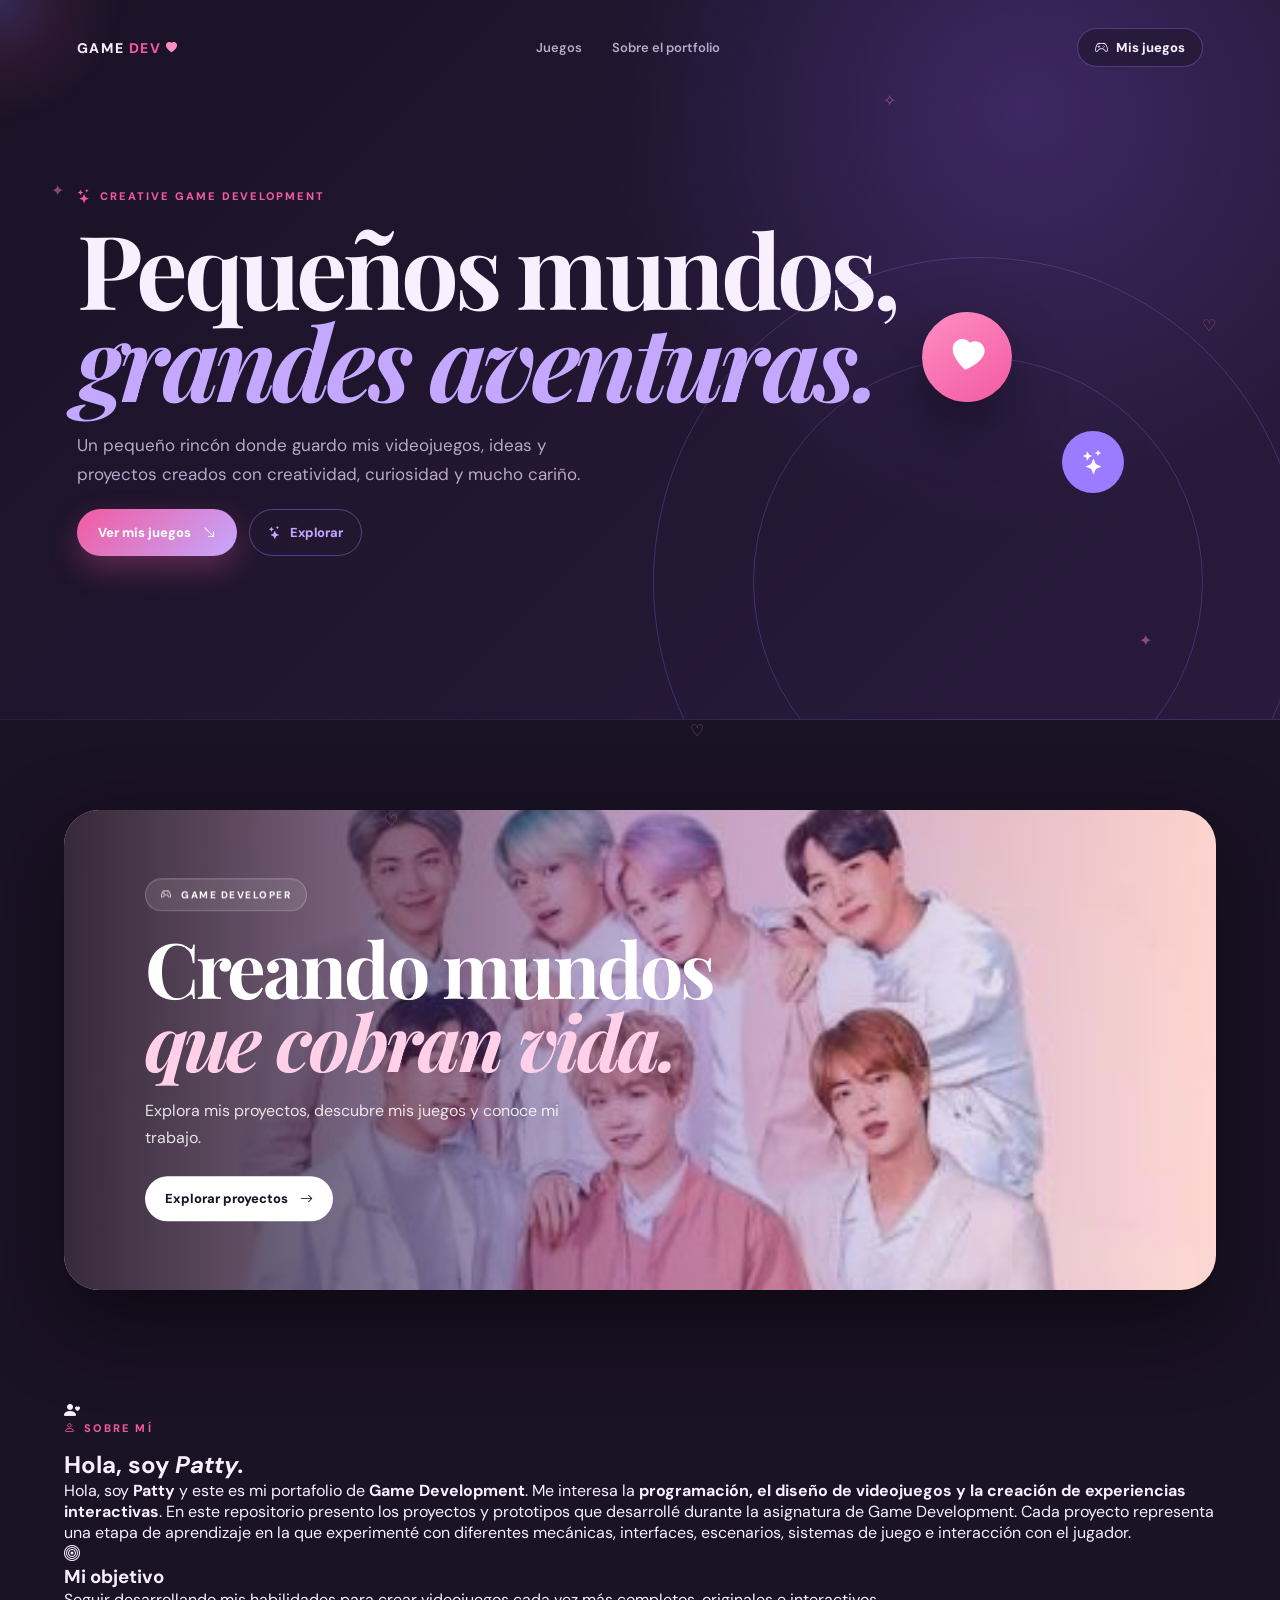
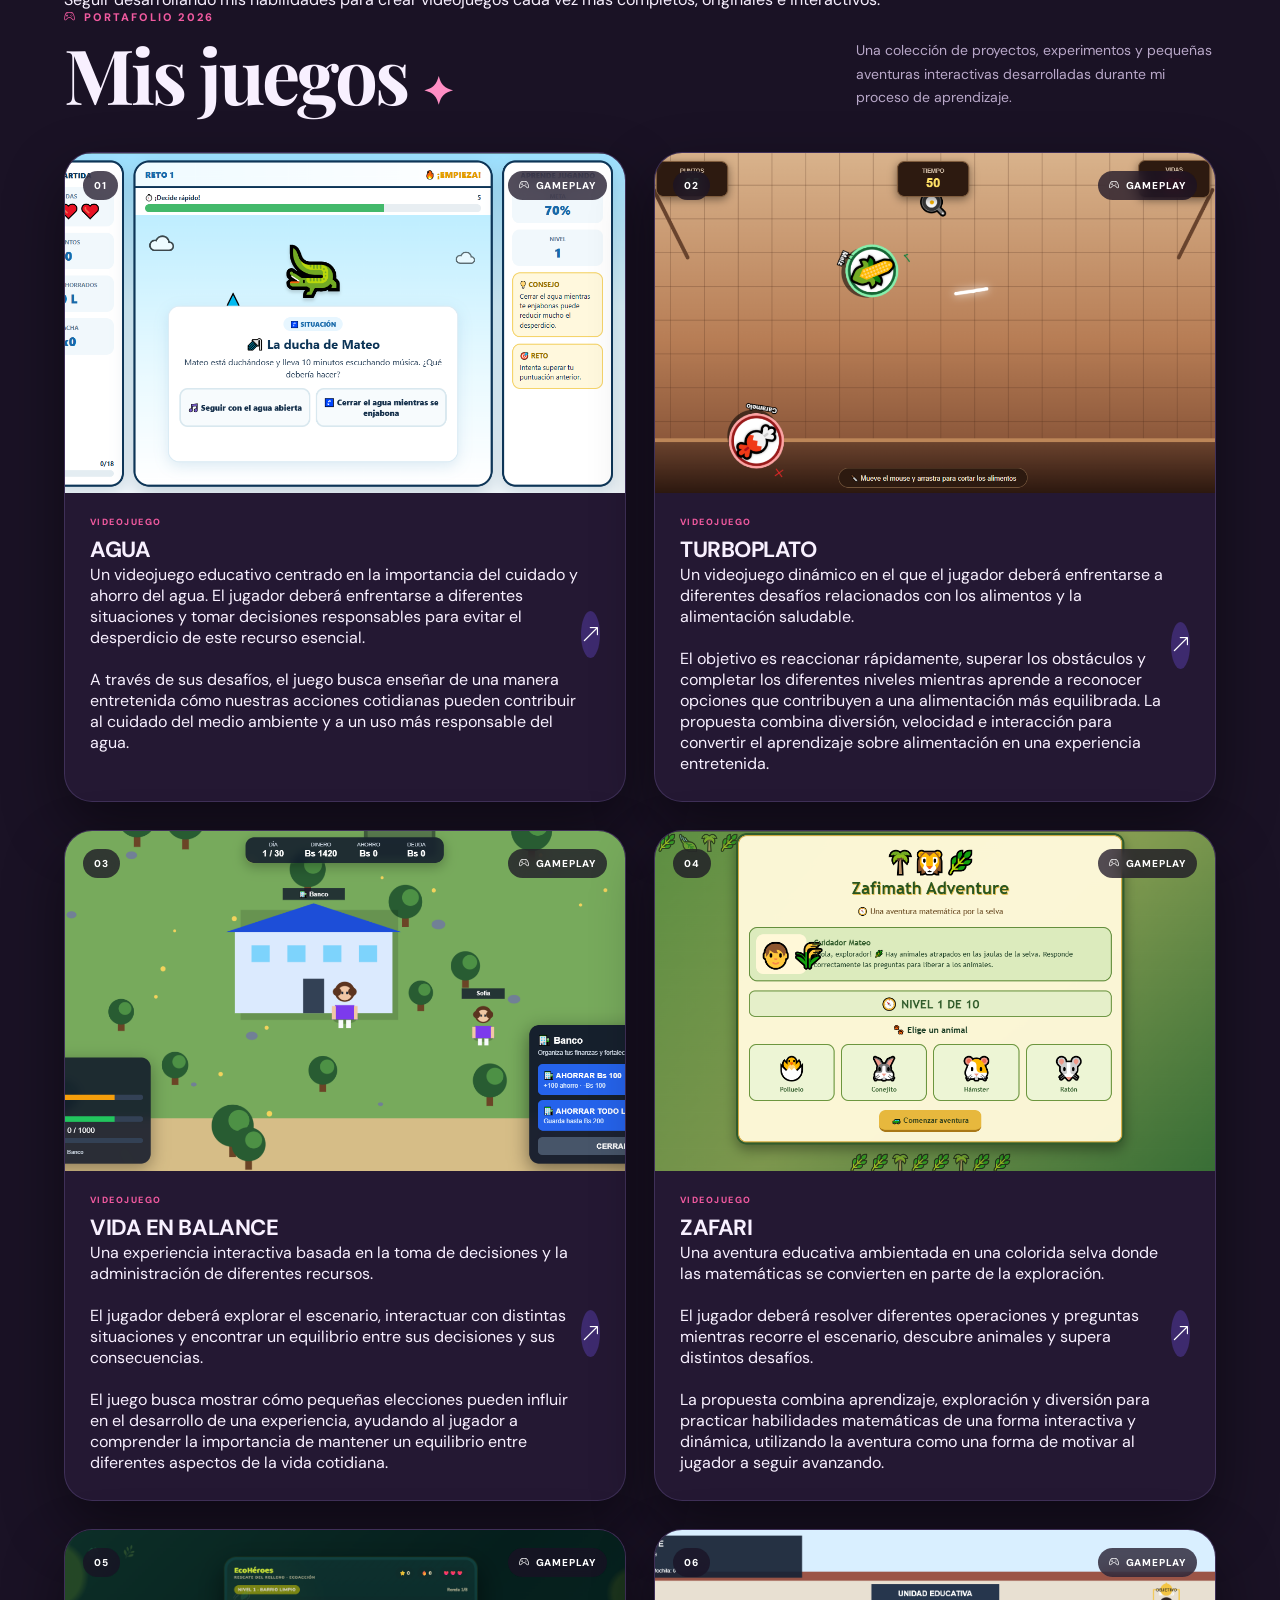
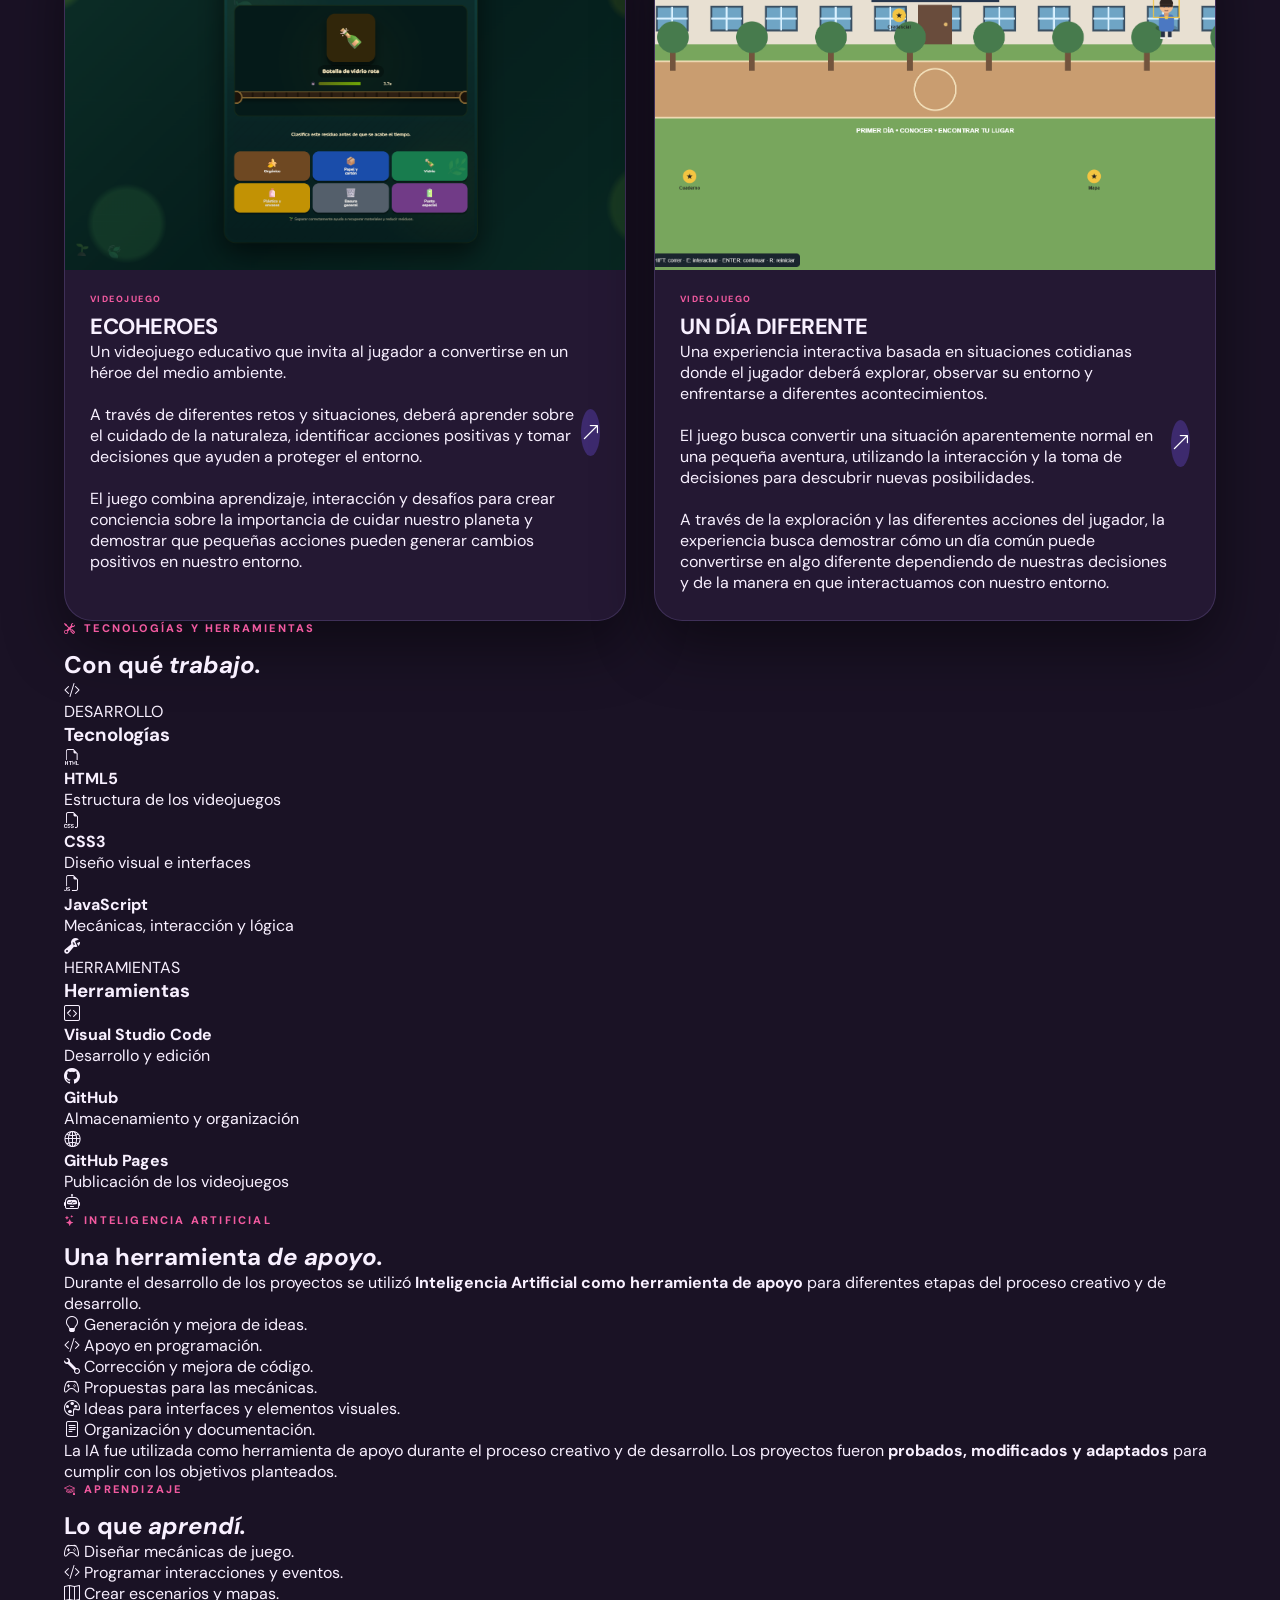
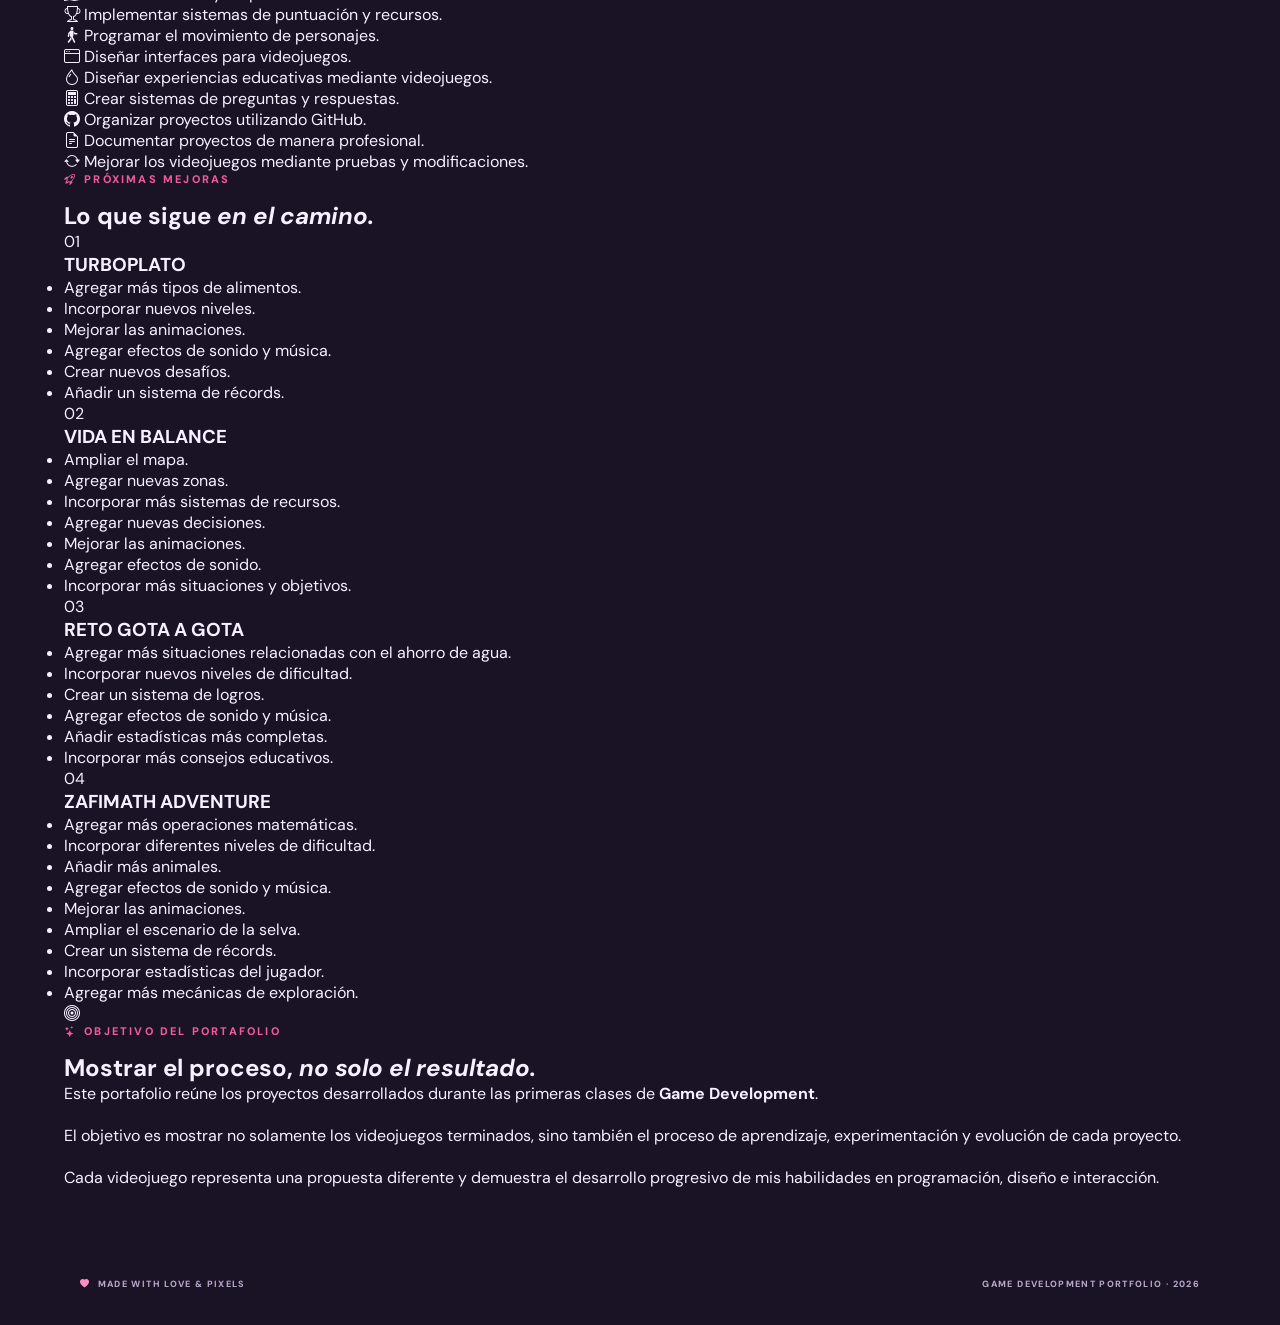
==== commit 052fcf24: "Update index.html" ====
--- a/index.html
+++ b/index.html
@@ -1,838 +1,1252 @@
 <!DOCTYPE html>
 <html lang="es">
- 
+
 <head>
-<meta charset="UTF-8">
-<meta name="viewport" content="width=device-width, initial-scale=1.0">
- 
-    <meta name="description"
-        content="Portafolio de desarrollo de videojuegos - proyectos, juegos educativos y experiencias interactivas.">
- 
+    <meta charset="UTF-8">
+    <meta name="viewport" content="width=device-width, initial-scale=1.0">
+    <meta name="description" content="Portafolio de desarrollo de videojuegos">
     <title>Game Dev Portfolio ♡</title>
- 
-    <!-- =================================
-         GOOGLE FONTS
-    ================================== -->
-<link rel="preconnect" href="https://fonts.googleapis.com">
-<link rel="preconnect" href="https://fonts.gstatic.com" crossorigin>
- 
-    <link
-        href="https://fonts.googleapis.com/css2?family=DM+Sans:wght@400;500;600;700;800&family=Playfair+Display:ital,wght@0,700;1,700&display=swap%22
-        rel="stylesheet">
- 
-    <!-- =================================
-         BOOTSTRAP ICONS
-    ================================== -->
-<link
-        rel="stylesheet"
-        href="https://cdn.jsdelivr.net/npm/bootstrap-icons@1.11.3/font/bootstrap-icons.min.css">
- 
-    <!-- =================================
-         CSS
-    ================================== -->
-<link rel="stylesheet" href="style.css">
- 
+
+    <!-- Google Fonts -->
+    <link rel="preconnect" href="https://fonts.googleapis.com">
+    <link rel="preconnect" href="https://fonts.gstatic.com" crossorigin>
+    <link href="https://fonts.googleapis.com/css2?family=DM+Sans:wght@400;500;600;700;800&family=Playfair+Display:ital,wght@0,700;1,700&display=swap" rel="stylesheet">
+
+    <!-- Bootstrap Icons -->
+    <link rel="stylesheet" href="https://cdn.jsdelivr.net/npm/bootstrap-icons@1.11.3/font/bootstrap-icons.min.css">
+
+    <!-- CSS -->
+    <link rel="stylesheet" href="style.css">
 </head>
- 
+
 <body>
- 
+
     <!-- =================================
          CURSOR GLOW
     ================================== -->
- 
+
     <div class="cursor-glow"></div>
- 
- 
+
+
     <!-- =================================
          PARTICULAS
     ================================== -->
- 
+
     <div class="particles">
- 
         <span>✦</span>
-<span>♡</span>
-<span>✧</span>
-<span>✦</span>
-<span>♡</span>
-<span>✧</span>
-<span>✦</span>
-<span>♡</span>
- 
+        <span>♡</span>
+        <span>✧</span>
+        <span>✦</span>
+        <span>♡</span>
+        <span>✧</span>
+        <span>✦</span>
+        <span>♡</span>
     </div>
- 
- 
+
+
     <!-- =================================
          NAVBAR + HERO
     ================================== -->
- 
+
     <header class="hero">
- 
-        <!-- NAVBAR -->
- 
+
         <nav class="navbar">
- 
+
             <a href="#" class="logo">
- 
                 GAME
-<span>DEV</span>
- 
+                <span>DEV</span>
                 <i class="bi bi-heart-fill"></i>
- 
             </a>
- 
- 
+
             <div class="nav-links">
- 
-                <a href="#juegos">
-                    Juegos
-</a>
- 
-                <a href="#sobre-mi">
-                    Sobre el portfolio
-</a>
- 
-            </div>
- 
- 
+                <a href="#juegos">Juegos</a>
+                <a href="#sobre-mi">Sobre el portfolio</a>
+            </div>
+
             <a href="#juegos" class="nav-button">
- 
                 <i class="bi bi-controller"></i>
- 
                 Mis juegos
- 
             </a>
- 
+
         </nav>
- 
- 
+
+
         <!-- =================================
-             HERO CONTENT
+             HERO
         ================================== -->
- 
+
         <div class="hero-content">
- 
+
             <div class="hero-text">
- 
+
                 <p class="eyebrow">
- 
                     <i class="bi bi-stars"></i>
- 
                     CREATIVE GAME DEVELOPMENT
- 
-                </p>
- 
- 
+                </p>
+
                 <h1>
- 
                     Pequeños mundos,
- 
                     <br>
- 
                     <em>grandes aventuras.</em>
- 
                 </h1>
- 
- 
+
                 <p class="hero-description">
- 
                     Un pequeño rincón donde guardo mis
                     videojuegos, ideas y proyectos creados
                     con creatividad, curiosidad y mucho
                     cariño.
- 
-                </p>
- 
- 
+                </p>
+
                 <div class="hero-buttons">
- 
+
                     <a href="#juegos" class="main-button">
- 
                         Ver mis juegos
- 
                         <i class="bi bi-arrow-down-right"></i>
- 
                     </a>
- 
- 
-                    <a href="#banner" class="secondary-button">
- 
+
+                    <a href="#sobre-mi" class="secondary-button">
                         <i class="bi bi-stars"></i>
- 
                         Explorar
- 
                     </a>
- 
-                </div>
- 
-            </div>
- 
- 
-            <!-- DECORACIONES -->
- 
+
+                </div>
+
+            </div>
+
+
+            <!-- Decoraciones -->
+
             <div class="hero-orbit orbit-one"></div>
- 
             <div class="hero-orbit orbit-two"></div>
- 
- 
+
             <div class="hero-heart">
- 
                 <i class="bi bi-heart-fill"></i>
- 
-            </div>
- 
- 
+            </div>
+
             <div class="hero-star">
- 
                 <i class="bi bi-stars"></i>
- 
-            </div>
- 
+            </div>
+
         </div>
- 
+
     </header>
- 
- 
+
+
+
     <!-- =================================
          MAIN
     ================================== -->
- 
+
     <main>
- 
- 
+
+
         <!-- =================================
              BANNER
         ================================== -->
- 
+
         <section class="banner reveal" id="banner">
- 
-            <img
-                src="assets/images.png"
-                alt="Banner del portafolio">
- 
+
+            <img src="assets/images.png" alt="Banner del portafolio">
+
             <div class="banner-overlay">
- 
+
                 <span class="banner-badge">
- 
                     <i class="bi bi-controller"></i>
- 
                     GAME DEVELOPER
- 
                 </span>
- 
- 
+
                 <h2>
- 
                     Creando mundos
- 
                     <em>que cobran vida.</em>
- 
                 </h2>
- 
- 
+
                 <p>
- 
                     Explora mis proyectos,
                     descubre mis juegos y
                     conoce mi trabajo.
- 
-                </p>
- 
- 
+                </p>
+
                 <a href="#juegos" class="banner-button">
- 
                     Explorar proyectos
- 
                     <i class="bi bi-arrow-right"></i>
- 
                 </a>
- 
-            </div>
- 
+
+            </div>
+
         </section>
- 
- 
+
+
+
+        <!-- =================================
+             SOBRE MÍ
+        ================================== -->
+
+        <section class="about-me-section reveal" id="sobre-mi">
+
+            <div class="about-me-icon">
+
+                <i class="bi bi-person-heart"></i>
+
+            </div>
+
+            <div class="about-me-content">
+
+                <p class="section-label">
+                    <i class="bi bi-person"></i>
+                    SOBRE MÍ
+                </p>
+
+                <h2>
+                    Hola, soy
+                    <em>Patty.</em>
+                </h2>
+
+                <p class="about-me-text">
+
+                    Hola, soy <strong>Patty</strong> y este es mi
+                    portafolio de <strong>Game Development</strong>.
+
+                    Me interesa la <strong>programación, el diseño de
+                    videojuegos y la creación de experiencias
+                    interactivas</strong>. En este repositorio presento
+                    los proyectos y prototipos que desarrollé durante
+                    la asignatura de Game Development.
+
+                    Cada proyecto representa una etapa de aprendizaje
+                    en la que experimenté con diferentes mecánicas,
+                    interfaces, escenarios, sistemas de juego e
+                    interacción con el jugador.
+
+                </p>
+
+
+                <div class="objective-box">
+
+                    <div class="objective-icon">
+                        <i class="bi bi-bullseye"></i>
+                    </div>
+
+                    <div>
+
+                        <h3>Mi objetivo</h3>
+
+                        <p>
+                            Seguir desarrollando mis habilidades para
+                            crear videojuegos cada vez más completos,
+                            originales e interactivos.
+                        </p>
+
+                    </div>
+
+                </div>
+
+            </div>
+
+        </section>
+
+
+
         <!-- =================================
              INTRO JUEGOS
         ================================== -->
- 
+
         <section class="games-intro reveal" id="juegos">
- 
+
             <div>
- 
+
                 <p class="section-label">
- 
                     <i class="bi bi-controller"></i>
- 
                     PORTAFOLIO 2026
- 
-                </p>
- 
- 
+                </p>
+
                 <h2>
- 
                     Mis juegos
- 
                     <span>✦</span>
- 
                 </h2>
- 
-            </div>
- 
- 
+
+            </div>
+
             <p class="intro-text">
- 
+
                 Una colección de proyectos,
                 experimentos y pequeñas aventuras
-                interactivas.
- 
+                interactivas desarrolladas durante
+                mi proceso de aprendizaje.
+
             </p>
- 
+
         </section>
- 
- 
+
+
+
         <!-- =================================
              GRID DE JUEGOS
         ================================== -->
- 
+
         <section class="games-grid">
- 
- 
-            <!-- =================================
-                 JUEGO 01 - AGUA
-            ================================== -->
- 
+
+
+            <!-- =========================
+                 AGUA
+            ========================== -->
+
             <article class="game-card reveal">
- 
+
                 <div class="game-image">
- 
-                    <img
-                        src="AGUA/agua-gameplay.png"
-                        alt="Gameplay de Reto Gota a Gota">
- 
-                    <span class="game-number">
-                        01
-</span>
- 
- 
+
+                    <img src="AGUA/agua-gameplay.png"
+                         alt="Gameplay de AGUA">
+
+                    <span class="game-number">01</span>
+
                     <span class="game-tag">
- 
-                        <i class="bi bi-droplet-fill"></i>
- 
-                        EDUCATIVO
- 
+                        <i class="bi bi-controller"></i>
+                        GAMEPLAY
                     </span>
- 
- 
+
                     <div class="image-shine"></div>
- 
-                </div>
- 
- 
+
+                </div>
+
+
                 <div class="game-info">
- 
+
                     <div>
- 
+
                         <p class="game-type">
-                            VIDEOJUEGO EDUCATIVO
-</p>
- 
- 
+                            VIDEOJUEGO
+                        </p>
+
                         <h3>
                             AGUA
-</h3>
- 
- 
+                        </h3>
+
                         <p class="game-description">
- 
-                            Reto Gota a Gota es un videojuego
-                            educativo donde deberás tomar
-                            decisiones rápidas para ahorrar
-                            la mayor cantidad de agua posible,
-                            superar 10 retos y conseguir la
-                            puntuación más alta.
- 
+
+                            Un videojuego educativo centrado en la
+                            importancia del cuidado y ahorro del agua.
+                            El jugador deberá enfrentarse a diferentes
+                            situaciones y tomar decisiones responsables
+                            para evitar el desperdicio de este recurso
+                            esencial.
+
+                            <br><br>
+
+                            A través de sus desafíos, el juego busca
+                            enseñar de una manera entretenida cómo
+                            nuestras acciones cotidianas pueden
+                            contribuir al cuidado del medio ambiente
+                            y a un uso más responsable del agua.
+
                         </p>
- 
-                    </div>
- 
- 
-                    <a
-                        href="AGUA/index.html"
-                        class="game-arrow"
-                        aria-label="Abrir Reto Gota a Gota">
- 
+
+                    </div>
+
+                    <a href="AGUA/index.html"
+                       class="game-arrow"
+                       aria-label="Abrir AGUA">
+
                         <i class="bi bi-arrow-up-right"></i>
- 
+
                     </a>
- 
-                </div>
- 
+
+                </div>
+
             </article>
- 
- 
-            <!-- =================================
-                 JUEGO 02 - TURBOPLATO
-            ================================== -->
- 
+
+
+
+            <!-- =========================
+                 TURBOPLATO
+            ========================== -->
+
             <article class="game-card reveal">
- 
+
                 <div class="game-image">
- 
-                    <img
-                        src="TURBOPLATO/turboplato-gameplay.png"
-                        alt="Gameplay de TURBOPLATO">
- 
-                    <span class="game-number">
-                        02
-</span>
- 
- 
+
+                    <img src="TURBOPLATO/turboplato-gameplay.png"
+                         alt="Gameplay de TURBOPLATO">
+
+                    <span class="game-number">02</span>
+
                     <span class="game-tag">
- 
-                        <i class="bi bi-apple"></i>
- 
-                        ARCADE
- 
+                        <i class="bi bi-controller"></i>
+                        GAMEPLAY
                     </span>
- 
- 
+
                     <div class="image-shine"></div>
- 
-                </div>
- 
- 
+
+                </div>
+
+
                 <div class="game-info">
- 
+
                     <div>
- 
+
                         <p class="game-type">
-                            VIDEOJUEGO ARCADE
-</p>
- 
- 
+                            VIDEOJUEGO
+                        </p>
+
                         <h3>
                             TURBOPLATO
-</h3>
- 
- 
+                        </h3>
+
                         <p class="game-description">
- 
-                            Un juego arcade de acción rápida
-                            donde tendrás que interactuar
-                            con los alimentos que aparecen
-                            en pantalla. Consigue puntos
-                            seleccionando correctamente
-                            los alimentos saludables antes
-                            de que se acabe el tiempo.
- 
+
+                            Un videojuego dinámico en el que el jugador
+                            deberá enfrentarse a diferentes desafíos
+                            relacionados con los alimentos y la
+                            alimentación saludable.
+
+                            <br><br>
+
+                            El objetivo es reaccionar rápidamente,
+                            superar los obstáculos y completar los
+                            diferentes niveles mientras aprende a
+                            reconocer opciones que contribuyen a una
+                            alimentación más equilibrada.
+
+                            La propuesta combina diversión, velocidad
+                            e interacción para convertir el aprendizaje
+                            sobre alimentación en una experiencia
+                            entretenida.
+
                         </p>
- 
-                    </div>
- 
- 
-                    <a
-                        href="TURBOPLATO/index.html"
-                        class="game-arrow"
-                        aria-label="Abrir TURBOPLATO">
- 
+
+                    </div>
+
+                    <a href="TURBOPLATO/index.html"
+                       class="game-arrow"
+                       aria-label="Abrir TURBOPLATO">
+
                         <i class="bi bi-arrow-up-right"></i>
- 
+
                     </a>
- 
-                </div>
- 
+
+                </div>
+
             </article>
- 
- 
-            <!-- =================================
-                 JUEGO 03 - VIDA EN BALANCE
-            ================================== -->
- 
+
+
+
+            <!-- =========================
+                 VIDA EN BALANCE
+            ========================== -->
+
             <article class="game-card reveal">
- 
+
                 <div class="game-image">
- 
-                    <img
-                        src="VIDA-EN-BALANCE/vida-en-balance-gameplay.png"
-                        alt="Gameplay de Vida en Balance">
- 
-                    <span class="game-number">
-                        03
-</span>
- 
- 
+
+                    <img src="VIDA-EN-BALANCE/vida-en-balance-gameplay.png"
+                         alt="Gameplay de Vida en Balance">
+
+                    <span class="game-number">03</span>
+
                     <span class="game-tag">
- 
-                        <i class="bi bi-tree-fill"></i>
- 
-                        AVENTURA
- 
+                        <i class="bi bi-controller"></i>
+                        GAMEPLAY
                     </span>
- 
- 
+
                     <div class="image-shine"></div>
- 
-                </div>
- 
- 
+
+                </div>
+
+
                 <div class="game-info">
- 
+
                     <div>
- 
+
                         <p class="game-type">
-                            AVENTURA · SIMULACIÓN
-</p>
- 
- 
+                            VIDEOJUEGO
+                        </p>
+
                         <h3>
                             VIDA EN BALANCE
-</h3>
- 
- 
+                        </h3>
+
                         <p class="game-description">
- 
-                            Explora un mundo interactivo,
-                            administra tus recursos y toma
-                            decisiones que pueden cambiar
-                            el desarrollo de la partida.
-                            Encuentra el equilibrio mientras
-                            descubres el mapa.
- 
+
+                            Una experiencia interactiva basada en la toma
+                            de decisiones y la administración de diferentes
+                            recursos.
+
+                            <br><br>
+
+                            El jugador deberá explorar el escenario,
+                            interactuar con distintas situaciones y
+                            encontrar un equilibrio entre sus decisiones
+                            y sus consecuencias.
+
+                            <br><br>
+
+                            El juego busca mostrar cómo pequeñas
+                            elecciones pueden influir en el desarrollo
+                            de una experiencia, ayudando al jugador a
+                            comprender la importancia de mantener un
+                            equilibrio entre diferentes aspectos de la
+                            vida cotidiana.
+
                         </p>
- 
-                    </div>
- 
- 
-                    <a
-                        href="VIDA-EN-BALANCE/index.html"
-                        class="game-arrow"
-                        aria-label="Abrir Vida en Balance">
- 
+
+                    </div>
+
+                    <a href="VIDA-EN-BALANCE/index.html"
+                       class="game-arrow"
+                       aria-label="Abrir Vida en Balance">
+
                         <i class="bi bi-arrow-up-right"></i>
- 
+
                     </a>
- 
-                </div>
- 
+
+                </div>
+
             </article>
- 
- 
-            <!-- =================================
-                 JUEGO 04 - ZAFARI
-            ================================== -->
- 
+
+
+
+            <!-- =========================
+                 ZAFARI
+            ========================== -->
+
             <article class="game-card reveal">
- 
+
                 <div class="game-image">
- 
-                    <img
-                        src="ZAFARI/zafimath-gameplay.png"
-                        alt="Gameplay de Zafimath Adventure">
- 
-                    <span class="game-number">
-                        04
-</span>
- 
- 
+
+                    <img src="ZAFARI/zafimath-gameplay.png"
+                         alt="Gameplay de ZAFARI">
+
+                    <span class="game-number">04</span>
+
                     <span class="game-tag">
- 
-                        <i class="bi bi-calculator"></i>
- 
-                        EDUCATIVO
- 
+                        <i class="bi bi-controller"></i>
+                        GAMEPLAY
                     </span>
- 
- 
+
                     <div class="image-shine"></div>
- 
-                </div>
- 
- 
+
+                </div>
+
+
                 <div class="game-info">
- 
+
                     <div>
- 
+
                         <p class="game-type">
-                            EDUCATIVO · PUZZLE
-</p>
- 
- 
+                            VIDEOJUEGO
+                        </p>
+
                         <h3>
                             ZAFARI
-</h3>
- 
- 
+                        </h3>
+
                         <p class="game-description">
- 
-                            Zafimath Adventure combina aventura
-                            y matemáticas. Ayuda al Cuidador
-                            Mateo a liberar animales resolviendo
-                            operaciones mientras avanzas por
-                            10 niveles de la selva.
- 
+
+                            Una aventura educativa ambientada en una
+                            colorida selva donde las matemáticas se
+                            convierten en parte de la exploración.
+
+                            <br><br>
+
+                            El jugador deberá resolver diferentes
+                            operaciones y preguntas mientras recorre
+                            el escenario, descubre animales y supera
+                            distintos desafíos.
+
+                            <br><br>
+
+                            La propuesta combina aprendizaje,
+                            exploración y diversión para practicar
+                            habilidades matemáticas de una forma
+                            interactiva y dinámica, utilizando la
+                            aventura como una forma de motivar al
+                            jugador a seguir avanzando.
+
                         </p>
- 
-                    </div>
- 
- 
-                    <a
-                        href="ZAFARI/index.html"
-                        class="game-arrow"
-                        aria-label="Abrir ZAFARI">
- 
+
+                    </div>
+
+                    <a href="ZAFARI/index.html"
+                       class="game-arrow"
+                       aria-label="Abrir ZAFARI">
+
                         <i class="bi bi-arrow-up-right"></i>
- 
+
                     </a>
- 
-                </div>
- 
+
+                </div>
+
             </article>
- 
- 
-            <!-- =================================
-                 JUEGO 05 - ECOHEROES
-            ================================== -->
- 
+
+
+
+            <!-- =========================
+                 ECOHEROES
+            ========================== -->
+
             <article class="game-card reveal">
- 
+
                 <div class="game-image">
- 
-                    <img
-                        src="ECOHEROES/ecoheroes-gameplay.png"
-                        alt="Gameplay de ECOHEROES">
- 
-                    <span class="game-number">
-                        05
-</span>
- 
- 
+
+                    <img src="ECOHEROES/ecoheroes-gameplay.png"
+                         alt="Gameplay de ECOHEROES">
+
+                    <span class="game-number">05</span>
+
                     <span class="game-tag">
- 
-                        <i class="bi bi-leaf-fill"></i>
- 
-                        ECO
- 
+                        <i class="bi bi-controller"></i>
+                        GAMEPLAY
                     </span>
- 
- 
+
                     <div class="image-shine"></div>
- 
-                </div>
- 
- 
+
+                </div>
+
+
                 <div class="game-info">
- 
+
                     <div>
- 
+
                         <p class="game-type">
-                            VIDEOJUEGO EDUCATIVO
-</p>
- 
- 
+                            VIDEOJUEGO
+                        </p>
+
                         <h3>
                             ECOHEROES
-</h3>
- 
- 
+                        </h3>
+
                         <p class="game-description">
- 
-                            Conviértete en un Ecohéroe y supera
-                            diferentes desafíos relacionados
-                            con el cuidado del medio ambiente.
-                            Aprende, toma decisiones y ayuda a
-                            construir un mundo más sostenible.
- 
+
+                            Un videojuego educativo que invita al jugador
+                            a convertirse en un héroe del medio ambiente.
+
+                            <br><br>
+
+                            A través de diferentes retos y situaciones,
+                            deberá aprender sobre el cuidado de la
+                            naturaleza, identificar acciones positivas
+                            y tomar decisiones que ayuden a proteger
+                            el entorno.
+
+                            <br><br>
+
+                            El juego combina aprendizaje, interacción
+                            y desafíos para crear conciencia sobre la
+                            importancia de cuidar nuestro planeta y
+                            demostrar que pequeñas acciones pueden
+                            generar cambios positivos en nuestro entorno.
+
                         </p>
- 
-                    </div>
- 
- 
-                    <a
-                        href="ECOHEROES/index.html"
-                        class="game-arrow"
-                        aria-label="Abrir ECOHEROES">
- 
+
+                    </div>
+
+                    <a href="ECOHEROES/index.html"
+                       class="game-arrow"
+                       aria-label="Abrir ECOHEROES">
+
                         <i class="bi bi-arrow-up-right"></i>
- 
+
                     </a>
- 
-                </div>
- 
+
+                </div>
+
             </article>
- 
- 
-            <!-- =================================
-                 JUEGO 06 - UN DÍA DIFERENTE
-            ================================== -->
- 
+
+
+
+            <!-- =========================
+                 UN DÍA DIFERENTE
+            ========================== -->
+
             <article class="game-card reveal">
- 
+
                 <div class="game-image">
- 
-                    <img
-                        src="UN_DIA_DIFERENTE/un-dia-diferente-gameplay.png"
-                        alt="Gameplay de Un Día Diferente">
- 
-                    <span class="game-number">
-                        06
-</span>
- 
- 
+
+                    <img src="UN_DIA_DIFERENTE/un-dia-diferente-gameplay.png"
+                         alt="Gameplay de Un Día Diferente">
+
+                    <span class="game-number">06</span>
+
                     <span class="game-tag">
- 
-                        <i class="bi bi-stars"></i>
- 
-                        AVENTURA
- 
+                        <i class="bi bi-controller"></i>
+                        GAMEPLAY
                     </span>
- 
- 
+
                     <div class="image-shine"></div>
- 
-                </div>
- 
- 
+
+                </div>
+
+
                 <div class="game-info">
- 
+
                     <div>
- 
+
                         <p class="game-type">
-                            AVENTURA · INTERACTIVO
-</p>
- 
- 
+                            VIDEOJUEGO
+                        </p>
+
                         <h3>
                             UN DÍA DIFERENTE
-</h3>
- 
- 
+                        </h3>
+
                         <p class="game-description">
- 
-                            Vive una aventura interactiva en
-                            la que tus decisiones pueden cambiar
-                            la experiencia. Explora diferentes
-                            situaciones y descubre qué puede
-                            hacer diferente cada día.
- 
+
+                            Una experiencia interactiva basada en
+                            situaciones cotidianas donde el jugador
+                            deberá explorar, observar su entorno y
+                            enfrentarse a diferentes acontecimientos.
+
+                            <br><br>
+
+                            El juego busca convertir una situación
+                            aparentemente normal en una pequeña
+                            aventura, utilizando la interacción y
+                            la toma de decisiones para descubrir
+                            nuevas posibilidades.
+
+                            <br><br>
+
+                            A través de la exploración y las diferentes
+                            acciones del jugador, la experiencia busca
+                            demostrar cómo un día común puede convertirse
+                            en algo diferente dependiendo de nuestras
+                            decisiones y de la manera en que interactuamos
+                            con nuestro entorno.
+
                         </p>
- 
-                    </div>
- 
- 
-                    <a
-                        href="UN_DIA_DIFERENTE/index.html"
-                        class="game-arrow"
-                        aria-label="Abrir Un Día Diferente">
- 
+
+                    </div>
+
+                    <a href="UN_DIA_DIFERENTE/index.html"
+                       class="game-arrow"
+                       aria-label="Abrir Un Día Diferente">
+
                         <i class="bi bi-arrow-up-right"></i>
- 
+
                     </a>
- 
-                </div>
- 
+
+                </div>
+
             </article>
- 
- 
+
         </section>
- 
- 
+
+
+
         <!-- =================================
-             SOBRE EL PORTAFOLIO
+             TECNOLOGÍAS Y HERRAMIENTAS
         ================================== -->
- 
-        <section
-            class="about-section reveal"
-            id="sobre-mi">
- 
-            <div class="about-badge">
- 
-                <i class="bi bi-controller"></i>
- 
-                <span>GAME</span>
- 
-                <span>DEV</span>
- 
-            </div>
- 
- 
+
+        <section class="technologies-section reveal">
+
+            <div class="technologies-header">
+
+                <p class="section-label">
+                    <i class="bi bi-tools"></i>
+                    TECNOLOGÍAS Y HERRAMIENTAS
+                </p>
+
+                <h2>
+                    Con qué
+                    <em>trabajo.</em>
+                </h2>
+
+            </div>
+
+
+            <div class="technology-content">
+
+
+                <div class="technology-block">
+
+                    <div class="technology-title">
+
+                        <div class="technology-icon">
+                            <i class="bi bi-code-slash"></i>
+                        </div>
+
+                        <div>
+                            <span>DESARROLLO</span>
+                            <h3>Tecnologías</h3>
+                        </div>
+
+                    </div>
+
+
+                    <div class="technology-list">
+
+                        <div class="technology-item">
+
+                            <i class="bi bi-filetype-html"></i>
+
+                            <div>
+                                <strong>HTML5</strong>
+                                <p>
+                                    Estructura de los videojuegos
+                                </p>
+                            </div>
+
+                        </div>
+
+
+                        <div class="technology-item">
+
+                            <i class="bi bi-filetype-css"></i>
+
+                            <div>
+                                <strong>CSS3</strong>
+                                <p>
+                                    Diseño visual e interfaces
+                                </p>
+                            </div>
+
+                        </div>
+
+
+                        <div class="technology-item">
+
+                            <i class="bi bi-filetype-js"></i>
+
+                            <div>
+                                <strong>JavaScript</strong>
+                                <p>
+                                    Mecánicas, interacción y lógica
+                                </p>
+                            </div>
+
+                        </div>
+
+                    </div>
+
+                </div>
+
+
+
+                <div class="technology-block">
+
+                    <div class="technology-title">
+
+                        <div class="technology-icon">
+                            <i class="bi bi-wrench-adjustable"></i>
+                        </div>
+
+                        <div>
+                            <span>HERRAMIENTAS</span>
+                            <h3>Herramientas</h3>
+                        </div>
+
+                    </div>
+
+
+                    <div class="technology-list">
+
+                        <div class="technology-item">
+
+                            <i class="bi bi-code-square"></i>
+
+                            <div>
+                                <strong>Visual Studio Code</strong>
+                                <p>
+                                    Desarrollo y edición
+                                </p>
+                            </div>
+
+                        </div>
+
+
+                        <div class="technology-item">
+
+                            <i class="bi bi-github"></i>
+
+                            <div>
+                                <strong>GitHub</strong>
+                                <p>
+                                    Almacenamiento y organización
+                                </p>
+                            </div>
+
+                        </div>
+
+
+                        <div class="technology-item">
+
+                            <i class="bi bi-globe2"></i>
+
+                            <div>
+                                <strong>GitHub Pages</strong>
+                                <p>
+                                    Publicación de los videojuegos
+                                </p>
+                            </div>
+
+                        </div>
+
+                    </div>
+
+                </div>
+
+            </div>
+
+        </section>
+
+
+
+        <!-- =================================
+             INTELIGENCIA ARTIFICIAL
+        ================================== -->
+
+        <section class="ai-section reveal">
+
+            <div class="ai-icon">
+                <i class="bi bi-robot"></i>
+            </div>
+
             <div>
- 
+
                 <p class="section-label">
-                    SOBRE EL PORTAFOLIO
-</p>
- 
- 
+                    <i class="bi bi-stars"></i>
+                    INTELIGENCIA ARTIFICIAL
+                </p>
+
                 <h2>
- 
-                    Diseñado para
- 
-                    <br>
- 
-                    <em>hacerlos brillar.</em>
- 
+                    Una herramienta
+                    <em>de apoyo.</em>
                 </h2>
- 
- 
-                <p class="about-text">
- 
-                    Este portafolio reúne proyectos de
-                    videojuegos, experimentos y experiencias
-                    interactivas. Cada juego tiene su propio
-                    espacio para mostrar su gameplay,
-                    personalidad y objetivos.
- 
-                </p>
- 
- 
-                <p class="about-text">
- 
-                    Los proyectos combinan creatividad,
-                    programación y diseño para crear
-                    experiencias interactivas entretenidas
-                    y educativas.
- 
-                </p>
- 
-            </div>
- 
+
+                <p class="ai-text">
+
+                    Durante el desarrollo de los proyectos se utilizó
+                    <strong>Inteligencia Artificial como herramienta
+                    de apoyo</strong> para diferentes etapas del proceso
+                    creativo y de desarrollo.
+
+                </p>
+
+
+                <div class="ai-grid">
+
+                    <div>
+                        <i class="bi bi-lightbulb"></i>
+                        <span>Generación y mejora de ideas.</span>
+                    </div>
+
+                    <div>
+                        <i class="bi bi-code-slash"></i>
+                        <span>Apoyo en programación.</span>
+                    </div>
+
+                    <div>
+                        <i class="bi bi-wrench"></i>
+                        <span>Corrección y mejora de código.</span>
+                    </div>
+
+                    <div>
+                        <i class="bi bi-controller"></i>
+                        <span>Propuestas para las mecánicas.</span>
+                    </div>
+
+                    <div>
+                        <i class="bi bi-palette"></i>
+                        <span>Ideas para interfaces y elementos visuales.</span>
+                    </div>
+
+                    <div>
+                        <i class="bi bi-file-text"></i>
+                        <span>Organización y documentación.</span>
+                    </div>
+
+                </div>
+
+
+                <p class="ai-final-text">
+
+                    La IA fue utilizada como herramienta de apoyo durante
+                    el proceso creativo y de desarrollo. Los proyectos
+                    fueron <strong>probados, modificados y adaptados</strong>
+                    para cumplir con los objetivos planteados.
+
+                </p>
+
+            </div>
+
         </section>
- 
- 
+
+
+
+        <!-- =================================
+             LO QUE APRENDÍ
+        ================================== -->
+
+        <section class="learning-section reveal">
+
+            <div class="learning-header">
+
+                <p class="section-label">
+                    <i class="bi bi-mortarboard"></i>
+                    APRENDIZAJE
+                </p>
+
+                <h2>
+                    Lo que
+                    <em>aprendí.</em>
+                </h2>
+
+            </div>
+
+
+            <div class="learning-grid">
+
+                <div class="learning-item">
+                    <i class="bi bi-controller"></i>
+                    <span>Diseñar mecánicas de juego.</span>
+                </div>
+
+                <div class="learning-item">
+                    <i class="bi bi-code-slash"></i>
+                    <span>Programar interacciones y eventos.</span>
+                </div>
+
+                <div class="learning-item">
+                    <i class="bi bi-map"></i>
+                    <span>Crear escenarios y mapas.</span>
+                </div>
+
+                <div class="learning-item">
+                    <i class="bi bi-trophy"></i>
+                    <span>Implementar sistemas de puntuación y recursos.</span>
+                </div>
+
+                <div class="learning-item">
+                    <i class="bi bi-person-walking"></i>
+                    <span>Programar el movimiento de personajes.</span>
+                </div>
+
+                <div class="learning-item">
+                    <i class="bi bi-window"></i>
+                    <span>Diseñar interfaces para videojuegos.</span>
+                </div>
+
+                <div class="learning-item">
+                    <i class="bi bi-droplet"></i>
+                    <span>Diseñar experiencias educativas mediante videojuegos.</span>
+                </div>
+
+                <div class="learning-item">
+                    <i class="bi bi-calculator"></i>
+                    <span>Crear sistemas de preguntas y respuestas.</span>
+                </div>
+
+                <div class="learning-item">
+                    <i class="bi bi-github"></i>
+                    <span>Organizar proyectos utilizando GitHub.</span>
+                </div>
+
+                <div class="learning-item">
+                    <i class="bi bi-file-earmark-text"></i>
+                    <span>Documentar proyectos de manera profesional.</span>
+                </div>
+
+                <div class="learning-item">
+                    <i class="bi bi-arrow-repeat"></i>
+                    <span>Mejorar los videojuegos mediante pruebas y modificaciones.</span>
+                </div>
+
+            </div>
+
+        </section>
+
+
+
+        <!-- =================================
+             PRÓXIMAS MEJORAS
+        ================================== -->
+
+        <section class="improvements-section reveal">
+
+            <div class="improvements-header">
+
+                <p class="section-label">
+                    <i class="bi bi-rocket-takeoff"></i>
+                    PRÓXIMAS MEJORAS
+                </p>
+
+                <h2>
+                    Lo que sigue
+                    <em>en el camino.</em>
+                </h2>
+
+            </div>
+
+
+            <div class="improvements-grid">
+
+
+                <div class="improvement-card">
+
+                    <div class="improvement-number">
+                        01
+                    </div>
+
+                    <h3>TURBOPLATO</h3>
+
+                    <ul>
+                        <li>Agregar más tipos de alimentos.</li>
+                        <li>Incorporar nuevos niveles.</li>
+                        <li>Mejorar las animaciones.</li>
+                        <li>Agregar efectos de sonido y música.</li>
+                        <li>Crear nuevos desafíos.</li>
+                        <li>Añadir un sistema de récords.</li>
+                    </ul>
+
+                </div>
+
+
+
+                <div class="improvement-card">
+
+                    <div class="improvement-number">
+                        02
+                    </div>
+
+                    <h3>VIDA EN BALANCE</h3>
+
+                    <ul>
+                        <li>Ampliar el mapa.</li>
+                        <li>Agregar nuevas zonas.</li>
+                        <li>Incorporar más sistemas de recursos.</li>
+                        <li>Agregar nuevas decisiones.</li>
+                        <li>Mejorar las animaciones.</li>
+                        <li>Agregar efectos de sonido.</li>
+                        <li>Incorporar más situaciones y objetivos.</li>
+                    </ul>
+
+                </div>
+
+
+
+                <div class="improvement-card">
+
+                    <div class="improvement-number">
+                        03
+                    </div>
+
+                    <h3>RETO GOTA A GOTA</h3>
+
+                    <ul>
+                        <li>Agregar más situaciones relacionadas con el ahorro de agua.</li>
+                        <li>Incorporar nuevos niveles de dificultad.</li>
+                        <li>Crear un sistema de logros.</li>
+                        <li>Agregar efectos de sonido y música.</li>
+                        <li>Añadir estadísticas más completas.</li>
+                        <li>Incorporar más consejos educativos.</li>
+                    </ul>
+
+                </div>
+
+
+
+                <div class="improvement-card">
+
+                    <div class="improvement-number">
+                        04
+                    </div>
+
+                    <h3>ZAFIMATH ADVENTURE</h3>
+
+                    <ul>
+                        <li>Agregar más operaciones matemáticas.</li>
+                        <li>Incorporar diferentes niveles de dificultad.</li>
+                        <li>Añadir más animales.</li>
+                        <li>Agregar efectos de sonido y música.</li>
+                        <li>Mejorar las animaciones.</li>
+                        <li>Ampliar el escenario de la selva.</li>
+                        <li>Crear un sistema de récords.</li>
+                        <li>Incorporar estadísticas del jugador.</li>
+                        <li>Agregar más mecánicas de exploración.</li>
+                    </ul>
+
+                </div>
+
+            </div>
+
+        </section>
+
+
+
+        <!-- =================================
+             OBJETIVO DEL PORTAFOLIO
+        ================================== -->
+
+        <section class="portfolio-goal reveal">
+
+            <div class="goal-icon">
+                <i class="bi bi-bullseye"></i>
+            </div>
+
+            <div>
+
+                <p class="section-label">
+                    <i class="bi bi-stars"></i>
+                    OBJETIVO DEL PORTAFOLIO
+                </p>
+
+                <h2>
+                    Mostrar el proceso,
+                    <em>no solo el resultado.</em>
+                </h2>
+
+                <p>
+
+                    Este portafolio reúne los proyectos desarrollados
+                    durante las primeras clases de
+                    <strong>Game Development</strong>.
+
+                    <br><br>
+
+                    El objetivo es mostrar no solamente los videojuegos
+                    terminados, sino también el proceso de aprendizaje,
+                    experimentación y evolución de cada proyecto.
+
+                    <br><br>
+
+                    Cada videojuego representa una propuesta diferente
+                    y demuestra el desarrollo progresivo de mis
+                    habilidades en programación, diseño e interacción.
+
+                </p>
+
+            </div>
+
+        </section>
+
+
     </main>
- 
- 
+
+
+
     <!-- =================================
          FOOTER
     ================================== -->
- 
+
     <footer>
- 
+
         <div>
- 
             <i class="bi bi-heart-fill"></i>
- 
             MADE WITH LOVE & PIXELS
- 
         </div>
- 
- 
+
         <div>
- 
             GAME DEVELOPMENT PORTFOLIO ·
- 
             <span id="year"></span>
- 
         </div>
- 
+
     </footer>
- 
- 
-    <!-- =================================
-         JAVASCRIPT
-    ================================== -->
- 
+
+
+
+    <!-- JS -->
+
     <script src="script.js"></script>
- 
+
 </body>
- 
+
 </html>
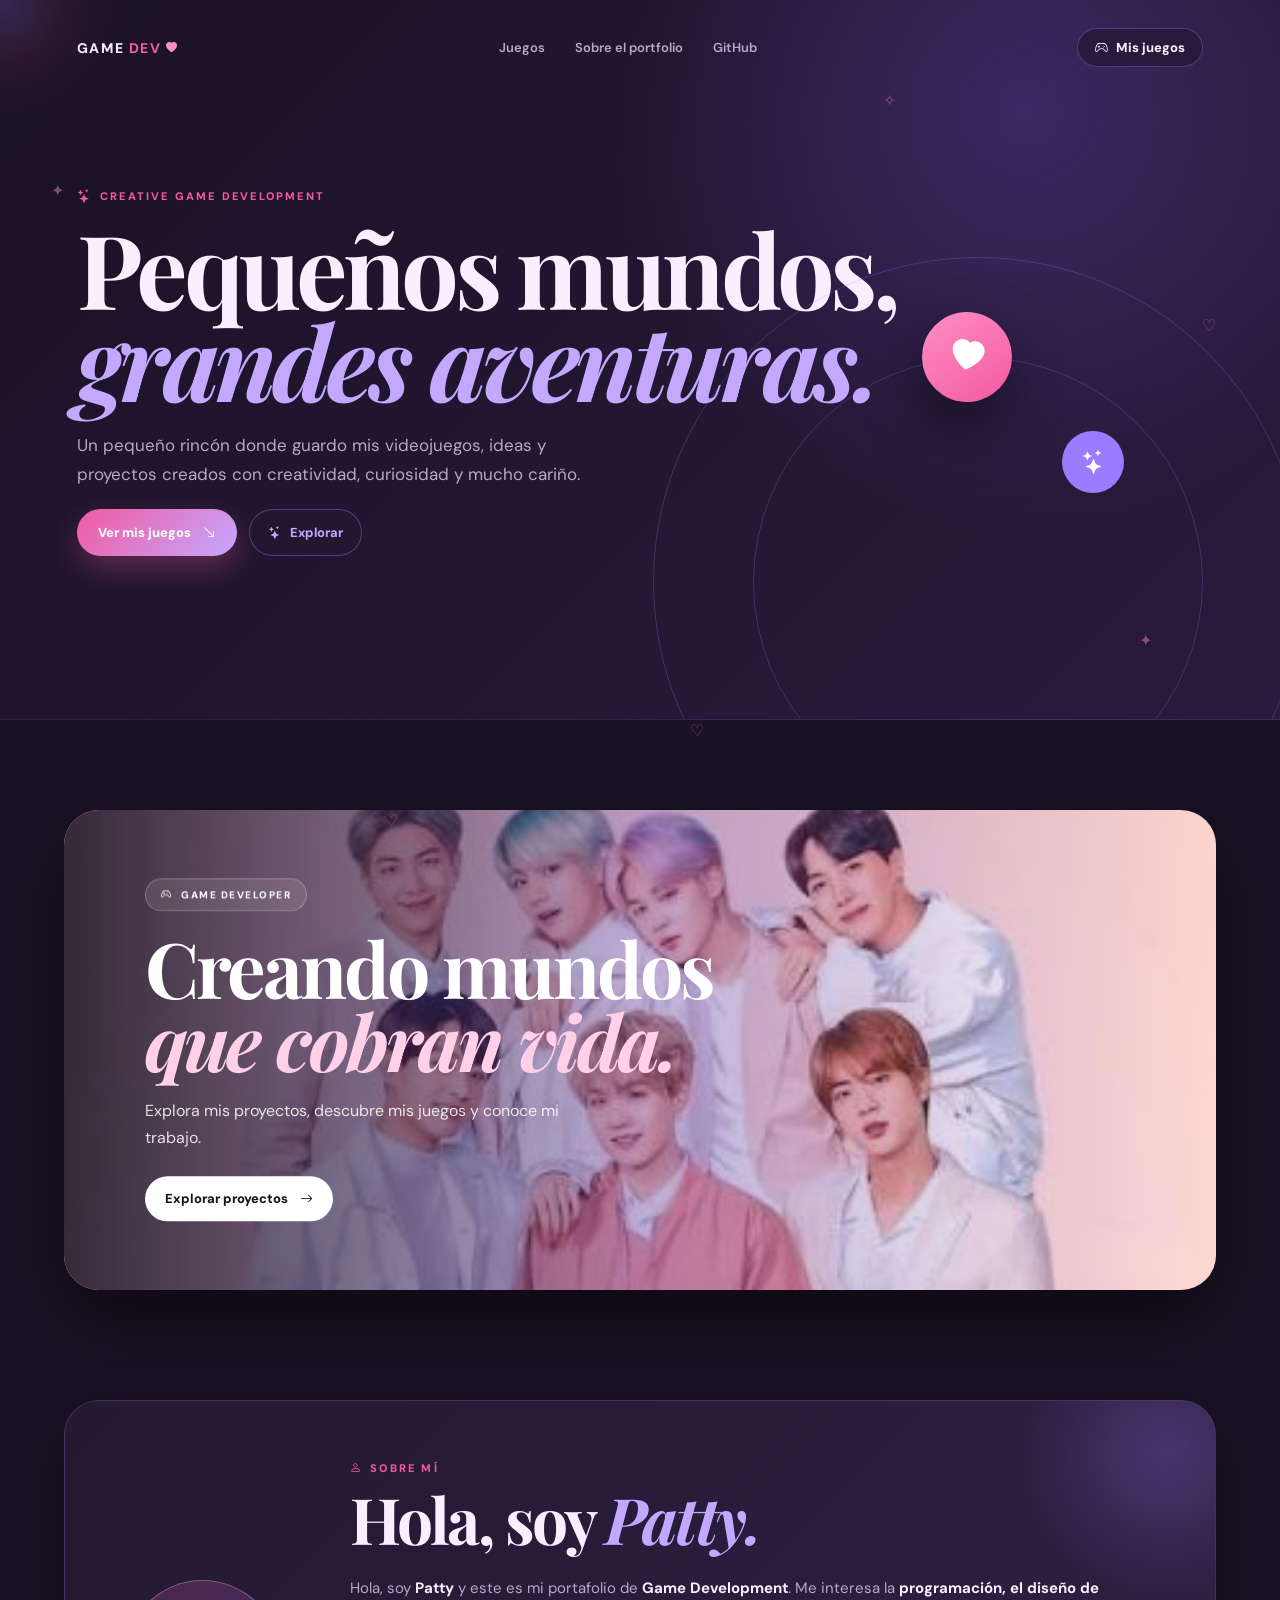
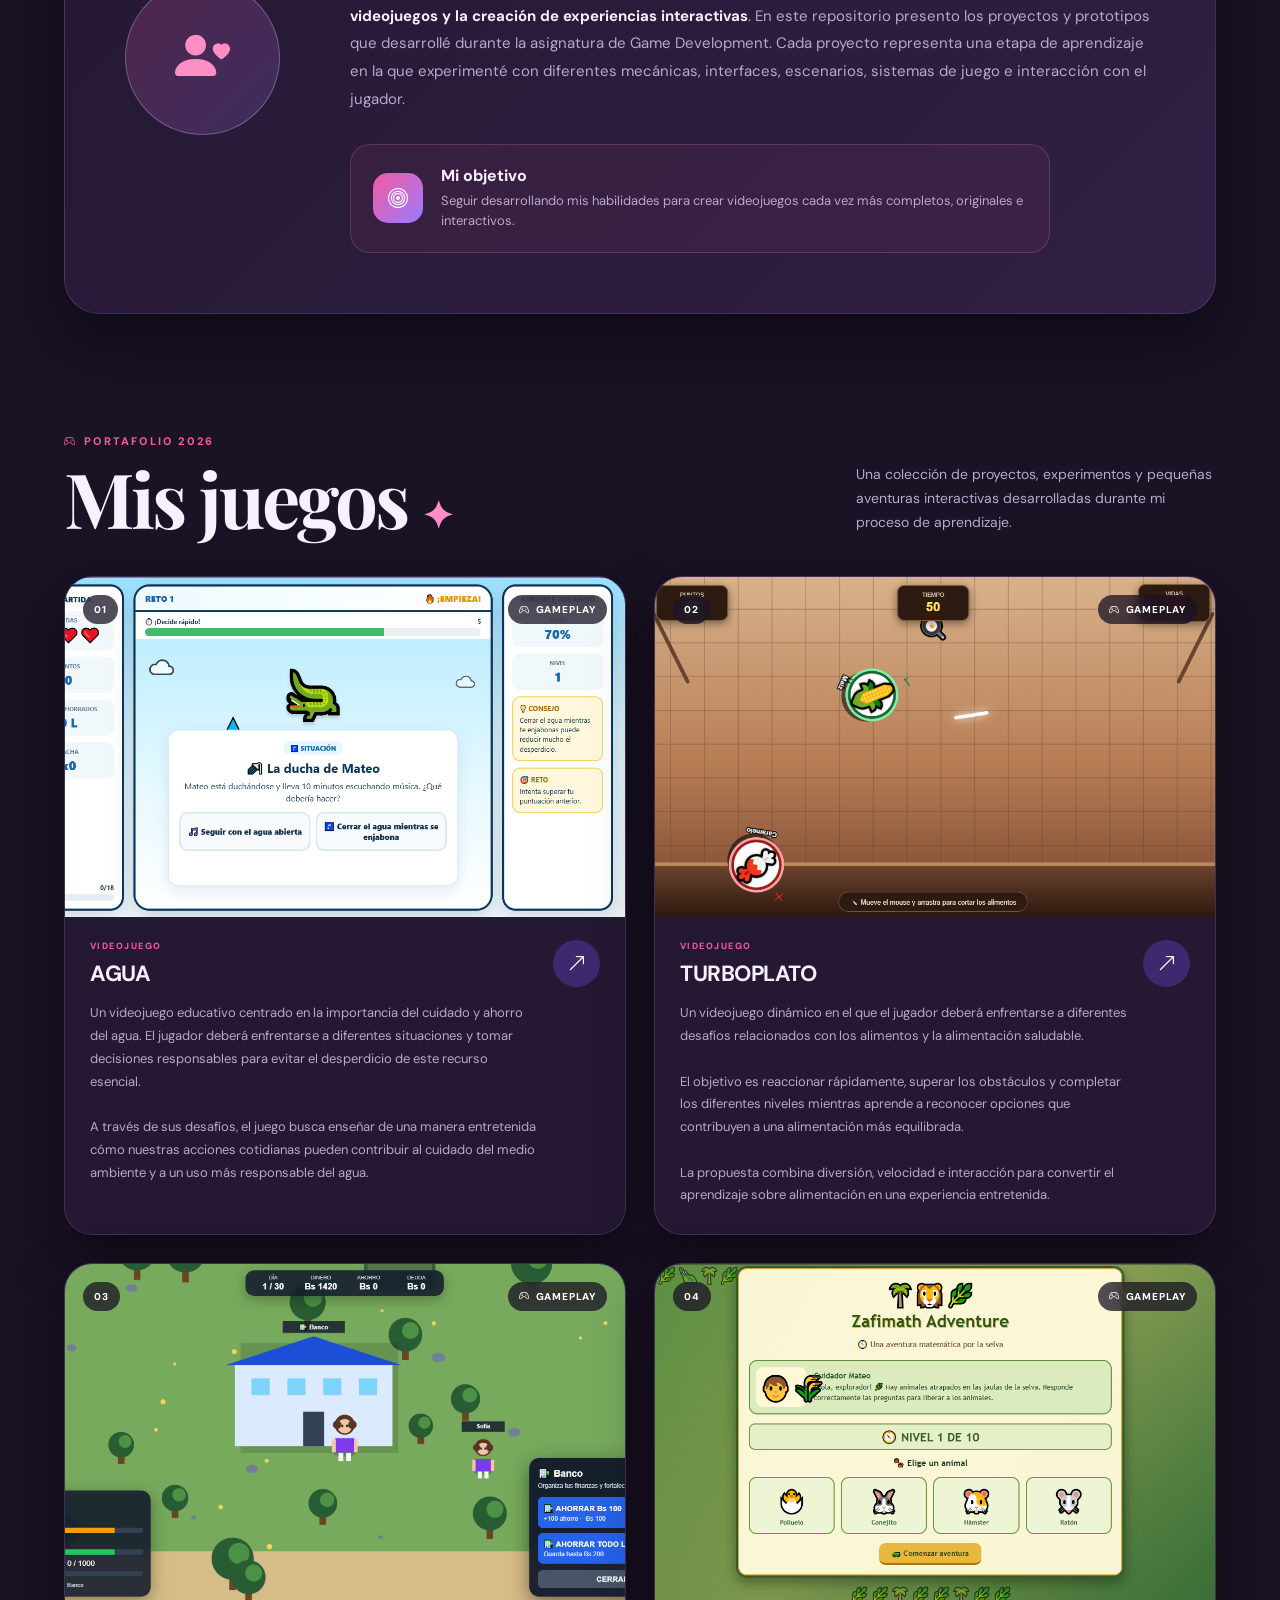
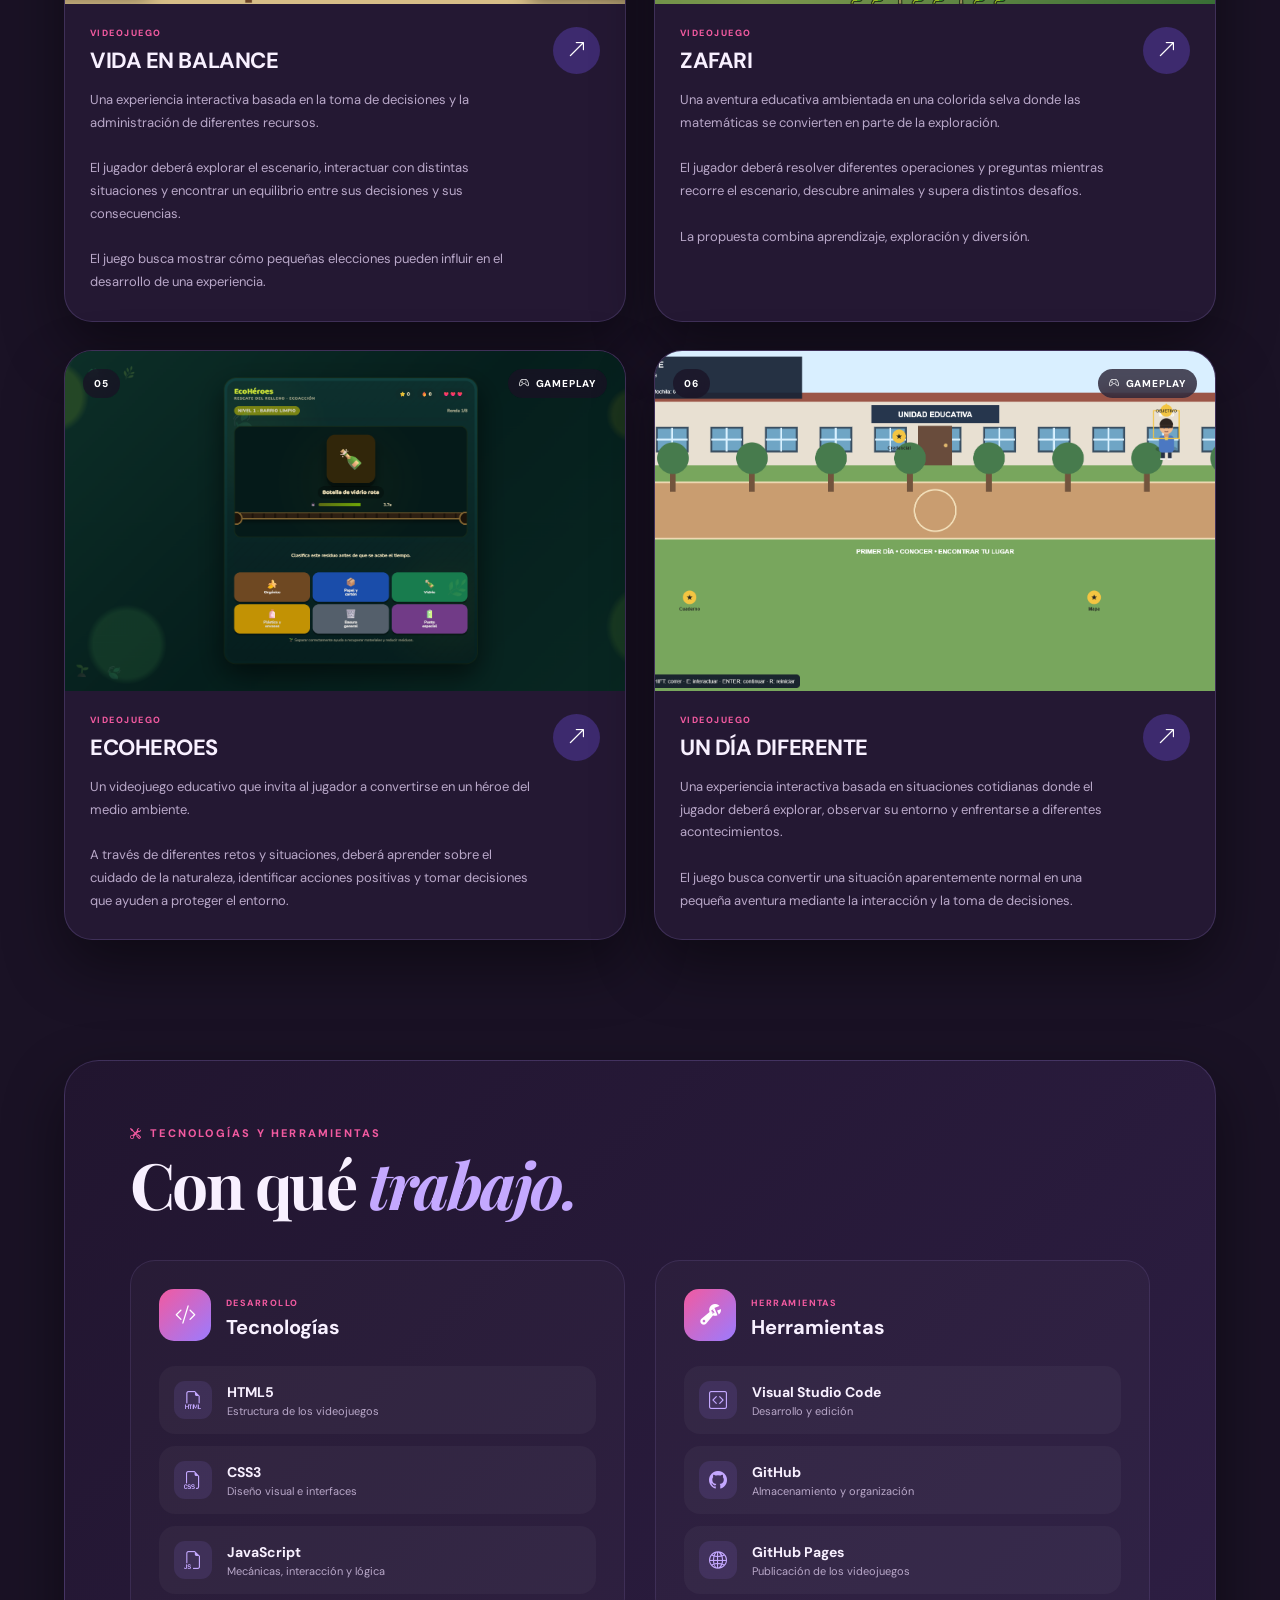
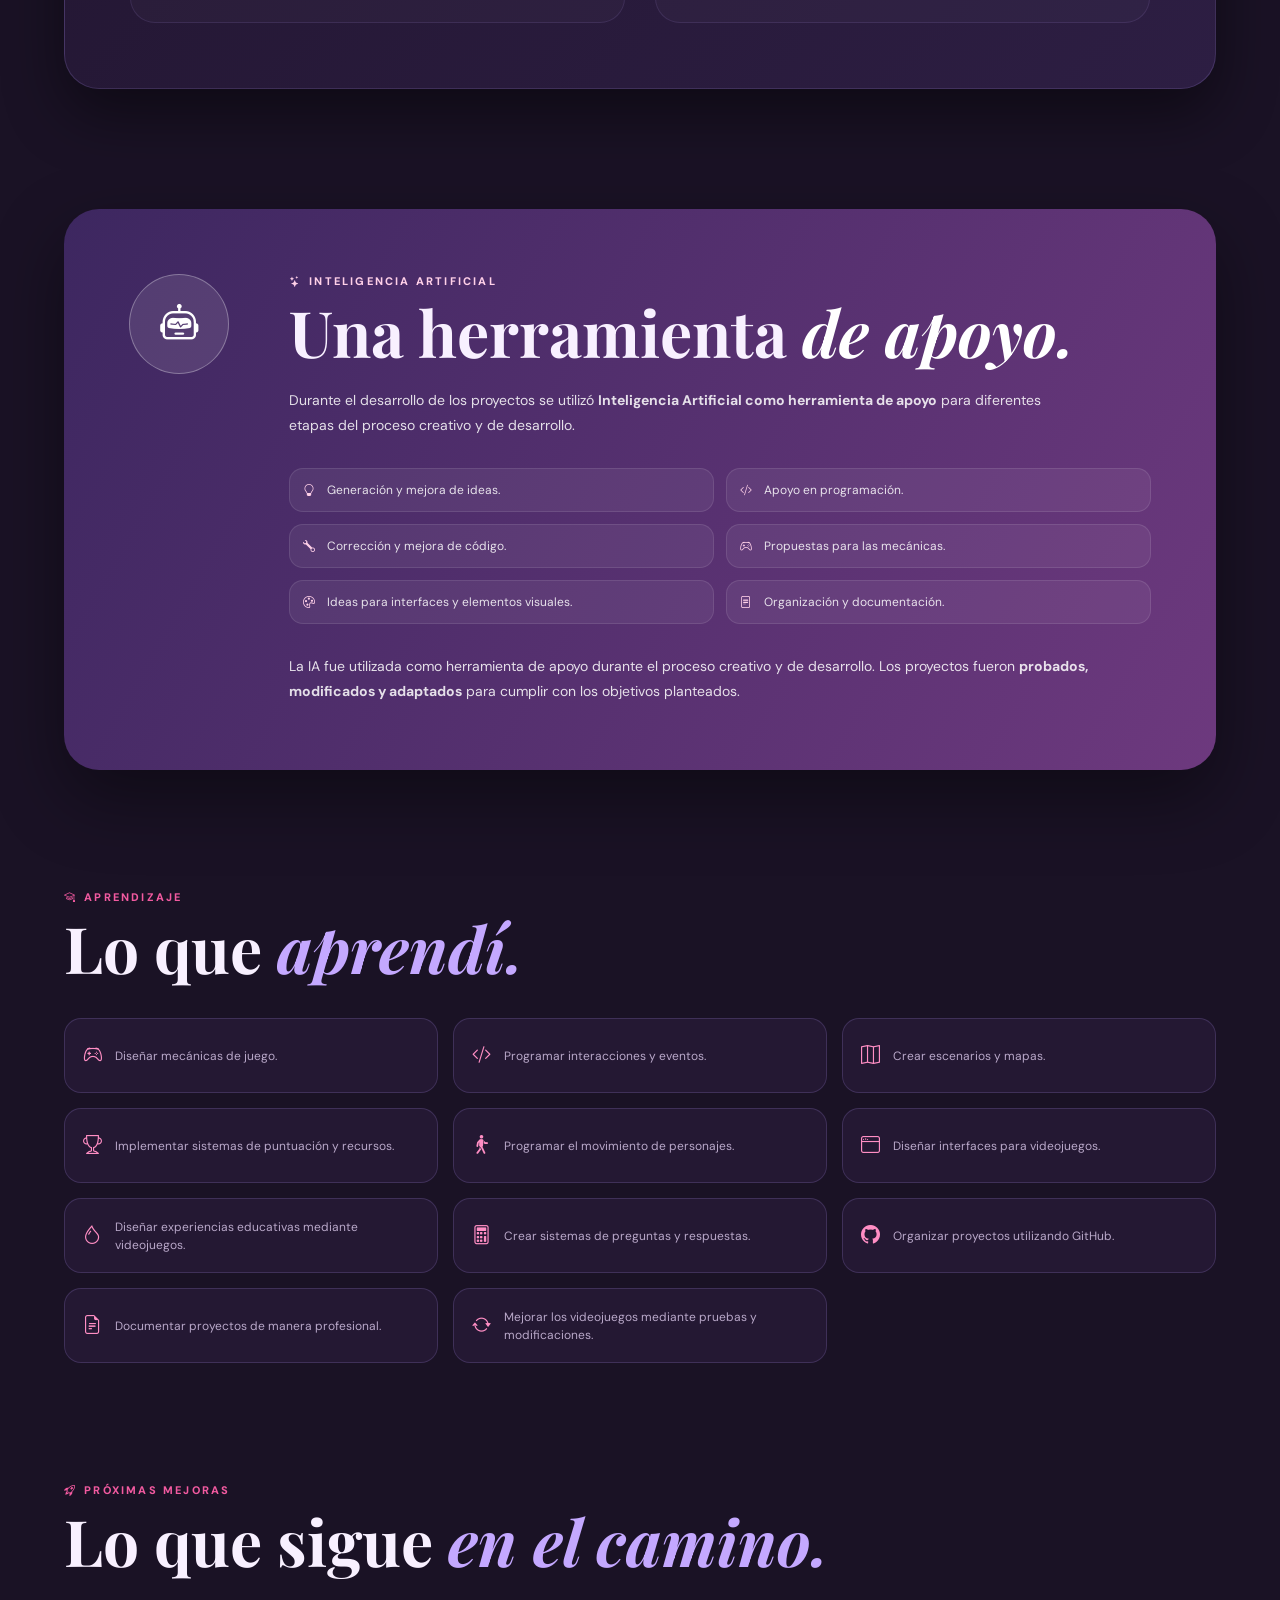
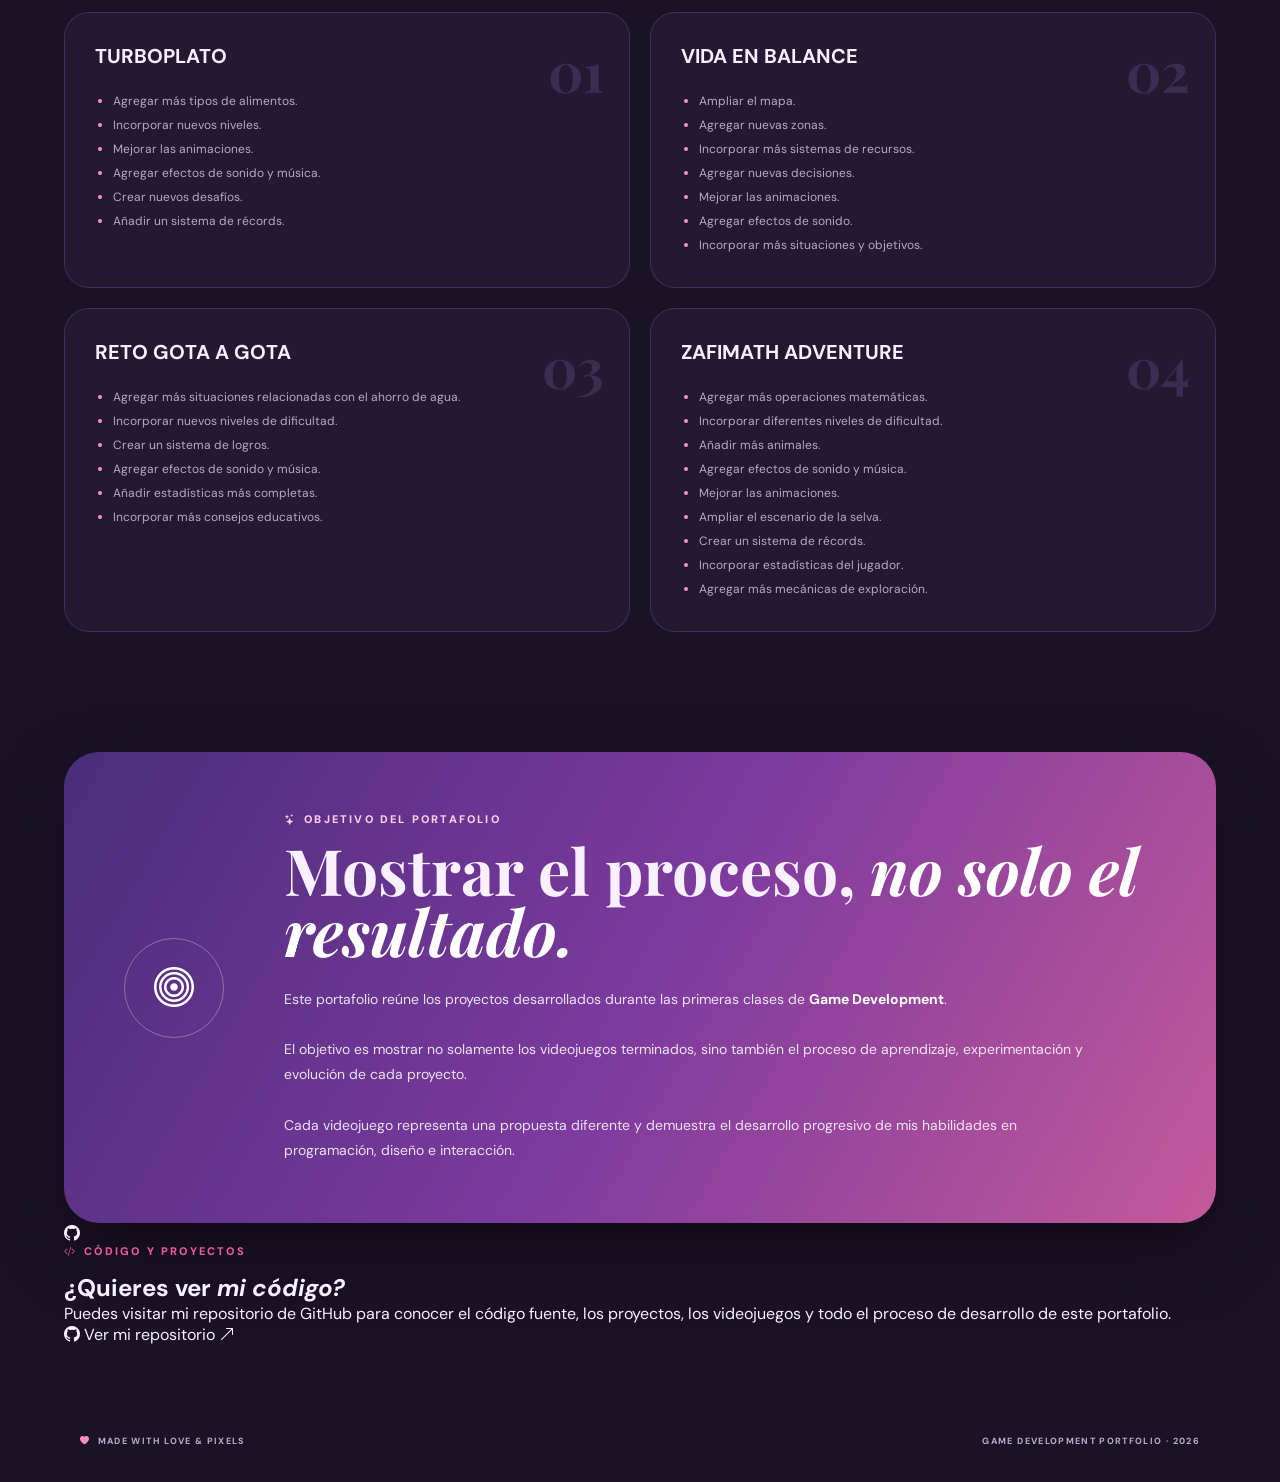
==== commit 684d96ed: "Update index.html" ====
--- a/index.html
+++ b/index.html
@@ -2,24 +2,46 @@
 <html lang="es">
 
 <head>
+
     <meta charset="UTF-8">
+
     <meta name="viewport" content="width=device-width, initial-scale=1.0">
-    <meta name="description" content="Portafolio de desarrollo de videojuegos">
+
+    <meta name="description"
+          content="Portafolio de desarrollo de videojuegos">
+
     <title>Game Dev Portfolio ♡</title>
 
-    <!-- Google Fonts -->
-    <link rel="preconnect" href="https://fonts.googleapis.com">
-    <link rel="preconnect" href="https://fonts.gstatic.com" crossorigin>
-    <link href="https://fonts.googleapis.com/css2?family=DM+Sans:wght@400;500;600;700;800&family=Playfair+Display:ital,wght@0,700;1,700&display=swap" rel="stylesheet">
-
-    <!-- Bootstrap Icons -->
-    <link rel="stylesheet" href="https://cdn.jsdelivr.net/npm/bootstrap-icons@1.11.3/font/bootstrap-icons.min.css">
+
+    <!-- GOOGLE FONTS -->
+
+    <link rel="preconnect"
+          href="https://fonts.googleapis.com">
+
+    <link rel="preconnect"
+          href="https://fonts.gstatic.com"
+          crossorigin>
+
+    <link href="https://fonts.googleapis.com/css2?family=DM+Sans:wght@400;500;600;700;800&family=Playfair+Display:ital,wght@0,700;1,700&display=swap"
+          rel="stylesheet">
+
+
+    <!-- BOOTSTRAP ICONS -->
+
+    <link rel="stylesheet"
+          href="https://cdn.jsdelivr.net/npm/bootstrap-icons@1.11.3/font/bootstrap-icons.min.css">
+
 
     <!-- CSS -->
-    <link rel="stylesheet" href="style.css">
+
+    <link rel="stylesheet"
+          href="style.css">
+
 </head>
 
+
 <body>
+
 
     <!-- =================================
          CURSOR GLOW
@@ -33,6 +55,7 @@
     ================================== -->
 
     <div class="particles">
+
         <span>✦</span>
         <span>♡</span>
         <span>✧</span>
@@ -41,7 +64,9 @@
         <span>✧</span>
         <span>✦</span>
         <span>♡</span>
+
     </div>
+
 
 
     <!-- =================================
@@ -52,23 +77,47 @@
 
         <nav class="navbar">
 
-            <a href="#" class="logo">
+
+            <a href="#"
+               class="logo">
+
                 GAME
                 <span>DEV</span>
+
                 <i class="bi bi-heart-fill"></i>
+
             </a>
 
+
             <div class="nav-links">
-                <a href="#juegos">Juegos</a>
-                <a href="#sobre-mi">Sobre el portfolio</a>
-            </div>
-
-            <a href="#juegos" class="nav-button">
+
+                <a href="#juegos">
+                    Juegos
+                </a>
+
+                <a href="#sobre-mi">
+                    Sobre el portfolio
+                </a>
+
+                <a href="#github">
+                    GitHub
+                </a>
+
+            </div>
+
+
+            <a href="#juegos"
+               class="nav-button">
+
                 <i class="bi bi-controller"></i>
+
                 Mis juegos
+
             </a>
 
+
         </nav>
+
 
 
         <!-- =================================
@@ -77,55 +126,89 @@
 
         <div class="hero-content">
 
+
             <div class="hero-text">
 
+
                 <p class="eyebrow">
+
                     <i class="bi bi-stars"></i>
+
                     CREATIVE GAME DEVELOPMENT
+
                 </p>
 
+
                 <h1>
+
                     Pequeños mundos,
+
                     <br>
+
                     <em>grandes aventuras.</em>
+
                 </h1>
 
+
                 <p class="hero-description">
+
                     Un pequeño rincón donde guardo mis
                     videojuegos, ideas y proyectos creados
                     con creatividad, curiosidad y mucho
                     cariño.
+
                 </p>
 
+
                 <div class="hero-buttons">
 
-                    <a href="#juegos" class="main-button">
+
+                    <a href="#juegos"
+                       class="main-button">
+
                         Ver mis juegos
+
                         <i class="bi bi-arrow-down-right"></i>
+
                     </a>
 
-                    <a href="#sobre-mi" class="secondary-button">
+
+                    <a href="#sobre-mi"
+                       class="secondary-button">
+
                         <i class="bi bi-stars"></i>
+
                         Explorar
+
                     </a>
 
-                </div>
-
-            </div>
-
-
-            <!-- Decoraciones -->
+
+                </div>
+
+
+            </div>
+
+
+            <!-- DECORACIONES -->
 
             <div class="hero-orbit orbit-one"></div>
+
             <div class="hero-orbit orbit-two"></div>
 
+
             <div class="hero-heart">
+
                 <i class="bi bi-heart-fill"></i>
-            </div>
+
+            </div>
+
 
             <div class="hero-star">
+
                 <i class="bi bi-stars"></i>
-            </div>
+
+            </div>
+
 
         </div>
 
@@ -140,36 +223,58 @@
     <main>
 
 
+
         <!-- =================================
              BANNER
         ================================== -->
 
-        <section class="banner reveal" id="banner">
-
-            <img src="assets/images.png" alt="Banner del portafolio">
+        <section class="banner reveal"
+                 id="banner">
+
+
+            <img src="assets/images.png"
+                 alt="Banner del portafolio">
+
 
             <div class="banner-overlay">
 
+
                 <span class="banner-badge">
+
                     <i class="bi bi-controller"></i>
+
                     GAME DEVELOPER
+
                 </span>
 
+
                 <h2>
+
                     Creando mundos
+
                     <em>que cobran vida.</em>
+
                 </h2>
 
+
                 <p>
+
                     Explora mis proyectos,
                     descubre mis juegos y
                     conoce mi trabajo.
+
                 </p>
 
-                <a href="#juegos" class="banner-button">
+
+                <a href="#juegos"
+                   class="banner-button">
+
                     Explorar proyectos
+
                     <i class="bi bi-arrow-right"></i>
+
                 </a>
+
 
             </div>
 
@@ -181,7 +286,9 @@
              SOBRE MÍ
         ================================== -->
 
-        <section class="about-me-section reveal" id="sobre-mi">
+        <section class="about-me-section reveal"
+                 id="sobre-mi">
+
 
             <div class="about-me-icon">
 
@@ -189,17 +296,27 @@
 
             </div>
 
+
             <div class="about-me-content">
 
+
                 <p class="section-label">
+
                     <i class="bi bi-person"></i>
+
                     SOBRE MÍ
+
                 </p>
 
+
                 <h2>
+
                     Hola, soy
+
                     <em>Patty.</em>
+
                 </h2>
+
 
                 <p class="about-me-text">
 
@@ -222,21 +339,30 @@
 
                 <div class="objective-box">
 
+
                     <div class="objective-icon">
+
                         <i class="bi bi-bullseye"></i>
-                    </div>
+
+                    </div>
+
 
                     <div>
 
-                        <h3>Mi objetivo</h3>
+                        <h3>
+                            Mi objetivo
+                        </h3>
 
                         <p>
+
                             Seguir desarrollando mis habilidades para
                             crear videojuegos cada vez más completos,
                             originales e interactivos.
+
                         </p>
 
                     </div>
+
 
                 </div>
 
@@ -250,21 +376,33 @@
              INTRO JUEGOS
         ================================== -->
 
-        <section class="games-intro reveal" id="juegos">
+        <section class="games-intro reveal"
+                 id="juegos">
+
 
             <div>
 
+
                 <p class="section-label">
+
                     <i class="bi bi-controller"></i>
+
                     PORTAFOLIO 2026
+
                 </p>
 
+
                 <h2>
+
                     Mis juegos
+
                     <span>✦</span>
+
                 </h2>
 
-            </div>
+
+            </div>
+
 
             <p class="intro-text">
 
@@ -275,6 +413,7 @@
 
             </p>
 
+
         </section>
 
 
@@ -286,40 +425,54 @@
         <section class="games-grid">
 
 
-            <!-- =========================
-                 AGUA
-            ========================== -->
+
+            <!-- AGUA -->
 
             <article class="game-card reveal">
 
+
                 <div class="game-image">
+
 
                     <img src="AGUA/agua-gameplay.png"
                          alt="Gameplay de AGUA">
 
-                    <span class="game-number">01</span>
+
+                    <span class="game-number">
+                        01
+                    </span>
+
 
                     <span class="game-tag">
+
                         <i class="bi bi-controller"></i>
+
                         GAMEPLAY
-                    </span>
+
+                    </span>
+
 
                     <div class="image-shine"></div>
 
+
                 </div>
 
 
                 <div class="game-info">
 
+
                     <div>
+
 
                         <p class="game-type">
                             VIDEOJUEGO
                         </p>
 
+
                         <h3>
                             AGUA
                         </h3>
+
 
                         <p class="game-description">
 
@@ -340,7 +493,9 @@
 
                         </p>
 
-                    </div>
+
+                    </div>
+
 
                     <a href="AGUA/index.html"
                        class="game-arrow"
@@ -350,46 +505,60 @@
 
                     </a>
 
+
                 </div>
 
             </article>
 
 
 
-            <!-- =========================
-                 TURBOPLATO
-            ========================== -->
+            <!-- TURBOPLATO -->
 
             <article class="game-card reveal">
 
+
                 <div class="game-image">
+
 
                     <img src="TURBOPLATO/turboplato-gameplay.png"
                          alt="Gameplay de TURBOPLATO">
 
-                    <span class="game-number">02</span>
+
+                    <span class="game-number">
+                        02
+                    </span>
+
 
                     <span class="game-tag">
+
                         <i class="bi bi-controller"></i>
+
                         GAMEPLAY
-                    </span>
+
+                    </span>
+
 
                     <div class="image-shine"></div>
 
+
                 </div>
 
 
                 <div class="game-info">
 
+
                     <div>
+
 
                         <p class="game-type">
                             VIDEOJUEGO
                         </p>
 
+
                         <h3>
                             TURBOPLATO
                         </h3>
+
 
                         <p class="game-description">
 
@@ -406,6 +575,8 @@
                             reconocer opciones que contribuyen a una
                             alimentación más equilibrada.
 
+                            <br><br>
+
                             La propuesta combina diversión, velocidad
                             e interacción para convertir el aprendizaje
                             sobre alimentación en una experiencia
@@ -413,7 +584,9 @@
 
                         </p>
 
-                    </div>
+
+                    </div>
+
 
                     <a href="TURBOPLATO/index.html"
                        class="game-arrow"
@@ -423,46 +596,60 @@
 
                     </a>
 
+
                 </div>
 
             </article>
 
 
 
-            <!-- =========================
-                 VIDA EN BALANCE
-            ========================== -->
+            <!-- VIDA EN BALANCE -->
 
             <article class="game-card reveal">
 
+
                 <div class="game-image">
+
 
                     <img src="VIDA-EN-BALANCE/vida-en-balance-gameplay.png"
                          alt="Gameplay de Vida en Balance">
 
-                    <span class="game-number">03</span>
+
+                    <span class="game-number">
+                        03
+                    </span>
+
 
                     <span class="game-tag">
+
                         <i class="bi bi-controller"></i>
+
                         GAMEPLAY
-                    </span>
+
+                    </span>
+
 
                     <div class="image-shine"></div>
 
+
                 </div>
 
 
                 <div class="game-info">
 
+
                     <div>
+
 
                         <p class="game-type">
                             VIDEOJUEGO
                         </p>
 
+
                         <h3>
                             VIDA EN BALANCE
                         </h3>
+
 
                         <p class="game-description">
 
@@ -481,14 +668,13 @@
 
                             El juego busca mostrar cómo pequeñas
                             elecciones pueden influir en el desarrollo
-                            de una experiencia, ayudando al jugador a
-                            comprender la importancia de mantener un
-                            equilibrio entre diferentes aspectos de la
-                            vida cotidiana.
+                            de una experiencia.
 
                         </p>
 
-                    </div>
+
+                    </div>
+
 
                     <a href="VIDA-EN-BALANCE/index.html"
                        class="game-arrow"
@@ -498,46 +684,60 @@
 
                     </a>
 
+
                 </div>
 
             </article>
 
 
 
-            <!-- =========================
-                 ZAFARI
-            ========================== -->
+            <!-- ZAFARI -->
 
             <article class="game-card reveal">
 
+
                 <div class="game-image">
+
 
                     <img src="ZAFARI/zafimath-gameplay.png"
                          alt="Gameplay de ZAFARI">
 
-                    <span class="game-number">04</span>
+
+                    <span class="game-number">
+                        04
+                    </span>
+
 
                     <span class="game-tag">
+
                         <i class="bi bi-controller"></i>
+
                         GAMEPLAY
-                    </span>
+
+                    </span>
+
 
                     <div class="image-shine"></div>
 
+
                 </div>
 
 
                 <div class="game-info">
 
+
                     <div>
+
 
                         <p class="game-type">
                             VIDEOJUEGO
                         </p>
 
+
                         <h3>
                             ZAFARI
                         </h3>
+
 
                         <p class="game-description">
 
@@ -555,15 +755,13 @@
                             <br><br>
 
                             La propuesta combina aprendizaje,
-                            exploración y diversión para practicar
-                            habilidades matemáticas de una forma
-                            interactiva y dinámica, utilizando la
-                            aventura como una forma de motivar al
-                            jugador a seguir avanzando.
+                            exploración y diversión.
 
                         </p>
 
-                    </div>
+
+                    </div>
+
 
                     <a href="ZAFARI/index.html"
                        class="game-arrow"
@@ -573,46 +771,60 @@
 
                     </a>
 
+
                 </div>
 
             </article>
 
 
 
-            <!-- =========================
-                 ECOHEROES
-            ========================== -->
+            <!-- ECOHEROES -->
 
             <article class="game-card reveal">
 
+
                 <div class="game-image">
+
 
                     <img src="ECOHEROES/ecoheroes-gameplay.png"
                          alt="Gameplay de ECOHEROES">
 
-                    <span class="game-number">05</span>
+
+                    <span class="game-number">
+                        05
+                    </span>
+
 
                     <span class="game-tag">
+
                         <i class="bi bi-controller"></i>
+
                         GAMEPLAY
-                    </span>
+
+                    </span>
+
 
                     <div class="image-shine"></div>
 
+
                 </div>
 
 
                 <div class="game-info">
 
+
                     <div>
+
 
                         <p class="game-type">
                             VIDEOJUEGO
                         </p>
 
+
                         <h3>
                             ECOHEROES
                         </h3>
+
 
                         <p class="game-description">
 
@@ -627,17 +839,11 @@
                             y tomar decisiones que ayuden a proteger
                             el entorno.
 
-                            <br><br>
-
-                            El juego combina aprendizaje, interacción
-                            y desafíos para crear conciencia sobre la
-                            importancia de cuidar nuestro planeta y
-                            demostrar que pequeñas acciones pueden
-                            generar cambios positivos en nuestro entorno.
-
                         </p>
 
-                    </div>
+
+                    </div>
+
 
                     <a href="ECOHEROES/index.html"
                        class="game-arrow"
@@ -647,46 +853,60 @@
 
                     </a>
 
+
                 </div>
 
             </article>
 
 
 
-            <!-- =========================
-                 UN DÍA DIFERENTE
-            ========================== -->
+            <!-- UN DÍA DIFERENTE -->
 
             <article class="game-card reveal">
 
+
                 <div class="game-image">
+
 
                     <img src="UN_DIA_DIFERENTE/un-dia-diferente-gameplay.png"
                          alt="Gameplay de Un Día Diferente">
 
-                    <span class="game-number">06</span>
+
+                    <span class="game-number">
+                        06
+                    </span>
+
 
                     <span class="game-tag">
+
                         <i class="bi bi-controller"></i>
+
                         GAMEPLAY
-                    </span>
+
+                    </span>
+
 
                     <div class="image-shine"></div>
 
+
                 </div>
 
 
                 <div class="game-info">
 
+
                     <div>
+
 
                         <p class="game-type">
                             VIDEOJUEGO
                         </p>
 
+
                         <h3>
                             UN DÍA DIFERENTE
                         </h3>
+
 
                         <p class="game-description">
 
@@ -699,22 +919,14 @@
 
                             El juego busca convertir una situación
                             aparentemente normal en una pequeña
-                            aventura, utilizando la interacción y
-                            la toma de decisiones para descubrir
-                            nuevas posibilidades.
-
-                            <br><br>
-
-                            A través de la exploración y las diferentes
-                            acciones del jugador, la experiencia busca
-                            demostrar cómo un día común puede convertirse
-                            en algo diferente dependiendo de nuestras
-                            decisiones y de la manera en que interactuamos
-                            con nuestro entorno.
+                            aventura mediante la interacción y la
+                            toma de decisiones.
 
                         </p>
 
-                    </div>
+
+                    </div>
+
 
                     <a href="UN_DIA_DIFERENTE/index.html"
                        class="game-arrow"
@@ -724,32 +936,44 @@
 
                     </a>
 
+
                 </div>
 
             </article>
 
+
         </section>
 
 
 
         <!-- =================================
-             TECNOLOGÍAS Y HERRAMIENTAS
+             TECNOLOGÍAS
         ================================== -->
 
         <section class="technologies-section reveal">
 
+
             <div class="technologies-header">
 
+
                 <p class="section-label">
+
                     <i class="bi bi-tools"></i>
+
                     TECNOLOGÍAS Y HERRAMIENTAS
+
                 </p>
 
+
                 <h2>
+
                     Con qué
+
                     <em>trabajo.</em>
+
                 </h2>
 
+
             </div>
 
 
@@ -758,31 +982,50 @@
 
                 <div class="technology-block">
 
+
                     <div class="technology-title">
 
+
                         <div class="technology-icon">
+
                             <i class="bi bi-code-slash"></i>
+
                         </div>
 
+
                         <div>
-                            <span>DESARROLLO</span>
-                            <h3>Tecnologías</h3>
+
+                            <span>
+                                DESARROLLO
+                            </span>
+
+                            <h3>
+                                Tecnologías
+                            </h3>
+
                         </div>
 
+
                     </div>
 
 
                     <div class="technology-list">
 
+
                         <div class="technology-item">
 
                             <i class="bi bi-filetype-html"></i>
 
                             <div>
-                                <strong>HTML5</strong>
+
+                                <strong>
+                                    HTML5
+                                </strong>
+
                                 <p>
                                     Estructura de los videojuegos
                                 </p>
+
                             </div>
 
                         </div>
@@ -793,10 +1036,15 @@
                             <i class="bi bi-filetype-css"></i>
 
                             <div>
-                                <strong>CSS3</strong>
+
+                                <strong>
+                                    CSS3
+                                </strong>
+
                                 <p>
                                     Diseño visual e interfaces
                                 </p>
+
                             </div>
 
                         </div>
@@ -807,14 +1055,20 @@
                             <i class="bi bi-filetype-js"></i>
 
                             <div>
-                                <strong>JavaScript</strong>
+
+                                <strong>
+                                    JavaScript
+                                </strong>
+
                                 <p>
                                     Mecánicas, interacción y lógica
                                 </p>
+
                             </div>
 
                         </div>
 
+
                     </div>
 
                 </div>
@@ -823,31 +1077,50 @@
 
                 <div class="technology-block">
 
+
                     <div class="technology-title">
 
+
                         <div class="technology-icon">
+
                             <i class="bi bi-wrench-adjustable"></i>
+
                         </div>
 
+
                         <div>
-                            <span>HERRAMIENTAS</span>
-                            <h3>Herramientas</h3>
+
+                            <span>
+                                HERRAMIENTAS
+                            </span>
+
+                            <h3>
+                                Herramientas
+                            </h3>
+
                         </div>
 
+
                     </div>
 
 
                     <div class="technology-list">
 
+
                         <div class="technology-item">
 
                             <i class="bi bi-code-square"></i>
 
                             <div>
-                                <strong>Visual Studio Code</strong>
+
+                                <strong>
+                                    Visual Studio Code
+                                </strong>
+
                                 <p>
                                     Desarrollo y edición
                                 </p>
+
                             </div>
 
                         </div>
@@ -858,10 +1131,15 @@
                             <i class="bi bi-github"></i>
 
                             <div>
-                                <strong>GitHub</strong>
+
+                                <strong>
+                                    GitHub
+                                </strong>
+
                                 <p>
                                     Almacenamiento y organización
                                 </p>
+
                             </div>
 
                         </div>
@@ -872,17 +1150,24 @@
                             <i class="bi bi-globe2"></i>
 
                             <div>
-                                <strong>GitHub Pages</strong>
+
+                                <strong>
+                                    GitHub Pages
+                                </strong>
+
                                 <p>
                                     Publicación de los videojuegos
                                 </p>
+
                             </div>
 
                         </div>
 
-                    </div>
-
-                </div>
+
+                    </div>
+
+                </div>
+
 
             </div>
 
@@ -896,21 +1181,34 @@
 
         <section class="ai-section reveal">
 
+
             <div class="ai-icon">
+
                 <i class="bi bi-robot"></i>
-            </div>
+
+            </div>
+
 
             <div>
 
+
                 <p class="section-label">
+
                     <i class="bi bi-stars"></i>
+
                     INTELIGENCIA ARTIFICIAL
+
                 </p>
 
+
                 <h2>
+
                     Una herramienta
+
                     <em>de apoyo.</em>
+
                 </h2>
+
 
                 <p class="ai-text">
 
@@ -924,35 +1222,72 @@
 
                 <div class="ai-grid">
 
+
                     <div>
+
                         <i class="bi bi-lightbulb"></i>
-                        <span>Generación y mejora de ideas.</span>
-                    </div>
+
+                        <span>
+                            Generación y mejora de ideas.
+                        </span>
+
+                    </div>
+
 
                     <div>
+
                         <i class="bi bi-code-slash"></i>
-                        <span>Apoyo en programación.</span>
-                    </div>
+
+                        <span>
+                            Apoyo en programación.
+                        </span>
+
+                    </div>
+
 
                     <div>
+
                         <i class="bi bi-wrench"></i>
-                        <span>Corrección y mejora de código.</span>
-                    </div>
+
+                        <span>
+                            Corrección y mejora de código.
+                        </span>
+
+                    </div>
+
 
                     <div>
+
                         <i class="bi bi-controller"></i>
-                        <span>Propuestas para las mecánicas.</span>
-                    </div>
+
+                        <span>
+                            Propuestas para las mecánicas.
+                        </span>
+
+                    </div>
+
 
                     <div>
+
                         <i class="bi bi-palette"></i>
-                        <span>Ideas para interfaces y elementos visuales.</span>
-                    </div>
+
+                        <span>
+                            Ideas para interfaces y elementos visuales.
+                        </span>
+
+                    </div>
+
 
                     <div>
+
                         <i class="bi bi-file-text"></i>
-                        <span>Organización y documentación.</span>
-                    </div>
+
+                        <span>
+                            Organización y documentación.
+                        </span>
+
+                    </div>
+
 
                 </div>
 
@@ -966,6 +1301,7 @@
 
                 </p>
 
+
             </div>
 
         </section>
@@ -978,77 +1314,154 @@
 
         <section class="learning-section reveal">
 
+
             <div class="learning-header">
 
+
                 <p class="section-label">
+
                     <i class="bi bi-mortarboard"></i>
+
                     APRENDIZAJE
+
                 </p>
 
+
                 <h2>
+
                     Lo que
+
                     <em>aprendí.</em>
+
                 </h2>
 
+
             </div>
 
 
             <div class="learning-grid">
 
+
                 <div class="learning-item">
+
                     <i class="bi bi-controller"></i>
-                    <span>Diseñar mecánicas de juego.</span>
-                </div>
+
+                    <span>
+                        Diseñar mecánicas de juego.
+                    </span>
+
+                </div>
+
 
                 <div class="learning-item">
+
                     <i class="bi bi-code-slash"></i>
-                    <span>Programar interacciones y eventos.</span>
-                </div>
+
+                    <span>
+                        Programar interacciones y eventos.
+                    </span>
+
+                </div>
+
 
                 <div class="learning-item">
+
                     <i class="bi bi-map"></i>
-                    <span>Crear escenarios y mapas.</span>
-                </div>
+
+                    <span>
+                        Crear escenarios y mapas.
+                    </span>
+
+                </div>
+
 
                 <div class="learning-item">
+
                     <i class="bi bi-trophy"></i>
-                    <span>Implementar sistemas de puntuación y recursos.</span>
-                </div>
+
+                    <span>
+                        Implementar sistemas de puntuación y recursos.
+                    </span>
+
+                </div>
+
 
                 <div class="learning-item">
+
                     <i class="bi bi-person-walking"></i>
-                    <span>Programar el movimiento de personajes.</span>
-                </div>
+
+                    <span>
+                        Programar el movimiento de personajes.
+                    </span>
+
+                </div>
+
 
                 <div class="learning-item">
+
                     <i class="bi bi-window"></i>
-                    <span>Diseñar interfaces para videojuegos.</span>
-                </div>
+
+                    <span>
+                        Diseñar interfaces para videojuegos.
+                    </span>
+
+                </div>
+
 
                 <div class="learning-item">
+
                     <i class="bi bi-droplet"></i>
-                    <span>Diseñar experiencias educativas mediante videojuegos.</span>
-                </div>
+
+                    <span>
+                        Diseñar experiencias educativas mediante videojuegos.
+                    </span>
+
+                </div>
+
 
                 <div class="learning-item">
+
                     <i class="bi bi-calculator"></i>
-                    <span>Crear sistemas de preguntas y respuestas.</span>
-                </div>
+
+                    <span>
+                        Crear sistemas de preguntas y respuestas.
+                    </span>
+
+                </div>
+
 
                 <div class="learning-item">
+
                     <i class="bi bi-github"></i>
-                    <span>Organizar proyectos utilizando GitHub.</span>
-                </div>
+
+                    <span>
+                        Organizar proyectos utilizando GitHub.
+                    </span>
+
+                </div>
+
 
                 <div class="learning-item">
+
                     <i class="bi bi-file-earmark-text"></i>
-                    <span>Documentar proyectos de manera profesional.</span>
-                </div>
+
+                    <span>
+                        Documentar proyectos de manera profesional.
+                    </span>
+
+                </div>
+
 
                 <div class="learning-item">
+
                     <i class="bi bi-arrow-repeat"></i>
-                    <span>Mejorar los videojuegos mediante pruebas y modificaciones.</span>
-                </div>
+
+                    <span>
+                        Mejorar los videojuegos mediante pruebas y modificaciones.
+                    </span>
+
+                </div>
+
 
             </div>
 
@@ -1062,17 +1475,27 @@
 
         <section class="improvements-section reveal">
 
+
             <div class="improvements-header">
 
+
                 <p class="section-label">
+
                     <i class="bi bi-rocket-takeoff"></i>
+
                     PRÓXIMAS MEJORAS
+
                 </p>
 
+
                 <h2>
+
                     Lo que sigue
+
                     <em>en el camino.</em>
+
                 </h2>
+
 
             </div>
 
@@ -1086,15 +1509,36 @@
                         01
                     </div>
 
-                    <h3>TURBOPLATO</h3>
+                    <h3>
+                        TURBOPLATO
+                    </h3>
 
                     <ul>
-                        <li>Agregar más tipos de alimentos.</li>
-                        <li>Incorporar nuevos niveles.</li>
-                        <li>Mejorar las animaciones.</li>
-                        <li>Agregar efectos de sonido y música.</li>
-                        <li>Crear nuevos desafíos.</li>
-                        <li>Añadir un sistema de récords.</li>
+
+                        <li>
+                            Agregar más tipos de alimentos.
+                        </li>
+
+                        <li>
+                            Incorporar nuevos niveles.
+                        </li>
+
+                        <li>
+                            Mejorar las animaciones.
+                        </li>
+
+                        <li>
+                            Agregar efectos de sonido y música.
+                        </li>
+
+                        <li>
+                            Crear nuevos desafíos.
+                        </li>
+
+                        <li>
+                            Añadir un sistema de récords.
+                        </li>
+
                     </ul>
 
                 </div>
@@ -1107,16 +1551,40 @@
                         02
                     </div>
 
-                    <h3>VIDA EN BALANCE</h3>
+                    <h3>
+                        VIDA EN BALANCE
+                    </h3>
 
                     <ul>
-                        <li>Ampliar el mapa.</li>
-                        <li>Agregar nuevas zonas.</li>
-                        <li>Incorporar más sistemas de recursos.</li>
-                        <li>Agregar nuevas decisiones.</li>
-                        <li>Mejorar las animaciones.</li>
-                        <li>Agregar efectos de sonido.</li>
-                        <li>Incorporar más situaciones y objetivos.</li>
+
+                        <li>
+                            Ampliar el mapa.
+                        </li>
+
+                        <li>
+                            Agregar nuevas zonas.
+                        </li>
+
+                        <li>
+                            Incorporar más sistemas de recursos.
+                        </li>
+
+                        <li>
+                            Agregar nuevas decisiones.
+                        </li>
+
+                        <li>
+                            Mejorar las animaciones.
+                        </li>
+
+                        <li>
+                            Agregar efectos de sonido.
+                        </li>
+
+                        <li>
+                            Incorporar más situaciones y objetivos.
+                        </li>
+
                     </ul>
 
                 </div>
@@ -1129,15 +1597,36 @@
                         03
                     </div>
 
-                    <h3>RETO GOTA A GOTA</h3>
+                    <h3>
+                        RETO GOTA A GOTA
+                    </h3>
 
                     <ul>
-                        <li>Agregar más situaciones relacionadas con el ahorro de agua.</li>
-                        <li>Incorporar nuevos niveles de dificultad.</li>
-                        <li>Crear un sistema de logros.</li>
-                        <li>Agregar efectos de sonido y música.</li>
-                        <li>Añadir estadísticas más completas.</li>
-                        <li>Incorporar más consejos educativos.</li>
+
+                        <li>
+                            Agregar más situaciones relacionadas con el ahorro de agua.
+                        </li>
+
+                        <li>
+                            Incorporar nuevos niveles de dificultad.
+                        </li>
+
+                        <li>
+                            Crear un sistema de logros.
+                        </li>
+
+                        <li>
+                            Agregar efectos de sonido y música.
+                        </li>
+
+                        <li>
+                            Añadir estadísticas más completas.
+                        </li>
+
+                        <li>
+                            Incorporar más consejos educativos.
+                        </li>
+
                     </ul>
 
                 </div>
@@ -1150,21 +1639,52 @@
                         04
                     </div>
 
-                    <h3>ZAFIMATH ADVENTURE</h3>
+                    <h3>
+                        ZAFIMATH ADVENTURE
+                    </h3>
 
                     <ul>
-                        <li>Agregar más operaciones matemáticas.</li>
-                        <li>Incorporar diferentes niveles de dificultad.</li>
-                        <li>Añadir más animales.</li>
-                        <li>Agregar efectos de sonido y música.</li>
-                        <li>Mejorar las animaciones.</li>
-                        <li>Ampliar el escenario de la selva.</li>
-                        <li>Crear un sistema de récords.</li>
-                        <li>Incorporar estadísticas del jugador.</li>
-                        <li>Agregar más mecánicas de exploración.</li>
+
+                        <li>
+                            Agregar más operaciones matemáticas.
+                        </li>
+
+                        <li>
+                            Incorporar diferentes niveles de dificultad.
+                        </li>
+
+                        <li>
+                            Añadir más animales.
+                        </li>
+
+                        <li>
+                            Agregar efectos de sonido y música.
+                        </li>
+
+                        <li>
+                            Mejorar las animaciones.
+                        </li>
+
+                        <li>
+                            Ampliar el escenario de la selva.
+                        </li>
+
+                        <li>
+                            Crear un sistema de récords.
+                        </li>
+
+                        <li>
+                            Incorporar estadísticas del jugador.
+                        </li>
+
+                        <li>
+                            Agregar más mecánicas de exploración.
+                        </li>
+
                     </ul>
 
                 </div>
+
 
             </div>
 
@@ -1178,21 +1698,34 @@
 
         <section class="portfolio-goal reveal">
 
+
             <div class="goal-icon">
+
                 <i class="bi bi-bullseye"></i>
-            </div>
+
+            </div>
+
 
             <div>
 
+
                 <p class="section-label">
+
                     <i class="bi bi-stars"></i>
+
                     OBJETIVO DEL PORTAFOLIO
+
                 </p>
 
+
                 <h2>
+
                     Mostrar el proceso,
+
                     <em>no solo el resultado.</em>
+
                 </h2>
+
 
                 <p>
 
@@ -1214,7 +1747,75 @@
 
                 </p>
 
-            </div>
+
+            </div>
+
+        </section>
+
+
+
+        <!-- =========================================
+             MI REPOSITORIO DE GITHUB
+        ========================================== -->
+
+        <section class="github-section reveal"
+                 id="github">
+
+
+            <div class="github-icon">
+
+                <i class="bi bi-github"></i>
+
+            </div>
+
+
+            <div class="github-content">
+
+
+                <p class="section-label">
+
+                    <i class="bi bi-code-slash"></i>
+
+                    CÓDIGO Y PROYECTOS
+
+                </p>
+
+
+                <h2>
+
+                    ¿Quieres ver
+
+                    <em>mi código?</em>
+
+                </h2>
+
+
+                <p>
+
+                    Puedes visitar mi repositorio de GitHub para
+                    conocer el código fuente, los proyectos, los
+                    videojuegos y todo el proceso de desarrollo
+                    de este portafolio.
+
+                </p>
+
+
+                <a href="https://github.com/Pattybln/JUEGOS"
+                   target="_blank"
+                   rel="noopener noreferrer"
+                   class="github-button">
+
+                    <i class="bi bi-github"></i>
+
+                    Ver mi repositorio
+
+                    <i class="bi bi-arrow-up-right"></i>
+
+                </a>
+
+
+            </div>
+
 
         </section>
 
@@ -1229,24 +1830,36 @@
 
     <footer>
 
+
         <div>
+
             <i class="bi bi-heart-fill"></i>
+
             MADE WITH LOVE & PIXELS
+
         </div>
 
+
         <div>
+
             GAME DEVELOPMENT PORTFOLIO ·
+
             <span id="year"></span>
+
         </div>
 
+
     </footer>
 
 
 
-    <!-- JS -->
+    <!-- =================================
+         JAVASCRIPT
+    ================================== -->
 
     <script src="script.js"></script>
 
+
 </body>
 
 </html>
--- a/style.css
+++ b/style.css
@@ -1,8 +1,9 @@
 /* =========================================
-   VARIABLES - Morado oscuro
+   VARIABLES
 ========================================= */
 
 :root {
+
     --pink: #ff8ec4;
     --hot-pink: #f25aa0;
     --soft-pink: #ffd0e8;
@@ -14,12 +15,18 @@
     --cream: #f8f0ff;
     --dark: #1a1225;
     --gray: #b9a8c9;
+
     --border: rgba(184, 156, 255, 0.18);
+
     --white: #ffffff;
 
-    --shadow: 0 25px 60px rgba(0, 0, 0, 0.45);
-    --shadow-hover: 0 35px 90px rgba(155, 123, 255, 0.25);
-}
+    --shadow:
+        0 25px 60px rgba(0, 0, 0, 0.45);
+
+    --shadow-hover:
+        0 35px 90px rgba(155, 123, 255, 0.25);
+}
+
 
 /* =========================================
    RESET
@@ -36,14 +43,20 @@
 }
 
 body {
+
     background: #1a1225;
+
     color: var(--cream);
+
     font-family: "DM Sans", sans-serif;
+
     overflow-x: hidden;
 }
 
 a {
+
     color: inherit;
+
     text-decoration: none;
 }
 
@@ -51,98 +64,191 @@
     font-family: inherit;
 }
 
+
 /* =========================================
    CURSOR
 ========================================= */
 
 .cursor-glow {
+
     width: 250px;
     height: 250px;
+
     position: fixed;
+
     pointer-events: none;
+
     z-index: 999;
+
     border-radius: 50%;
-    background: radial-gradient(
-        circle,
-        rgba(155, 123, 255, 0.22),
-        rgba(242, 90, 160, 0.08),
-        transparent 70%
-    );
+
+    background:
+        radial-gradient(
+            circle,
+            rgba(155, 123, 255, 0.22),
+            rgba(242, 90, 160, 0.08),
+            transparent 70%
+        );
+
     transform: translate(-50%, -50%);
+
     transition: opacity 0.3s;
 }
 
+
 /* =========================================
    PARTICLES
 ========================================= */
 
 .particles span {
+
     position: fixed;
+
     z-index: 5;
+
     pointer-events: none;
+
     color: var(--pink);
+
     opacity: 0.45;
-    animation: floating 5s ease-in-out infinite;
-}
-
-.particles span:nth-child(1) { left: 4%; top: 20%; animation-delay: 0s; }
-.particles span:nth-child(2) { right: 5%; top: 35%; animation-delay: 1s; }
-.particles span:nth-child(3) { left: 9%; top: 60%; animation-delay: 2s; }
-.particles span:nth-child(4) { right: 10%; top: 70%; animation-delay: 3s; }
-.particles span:nth-child(5) { left: 30%; top: 90%; animation-delay: 1.5s; }
-.particles span:nth-child(6) { right: 30%; top: 10%; animation-delay: 2.5s; }
-.particles span:nth-child(7) { left: 50%; top: 40%; animation-delay: 1s; }
-.particles span:nth-child(8) { right: 45%; top: 80%; animation-delay: 3s; }
+
+    animation:
+        floating 5s ease-in-out infinite;
+}
+
+.particles span:nth-child(1) {
+    left: 4%;
+    top: 20%;
+    animation-delay: 0s;
+}
+
+.particles span:nth-child(2) {
+    right: 5%;
+    top: 35%;
+    animation-delay: 1s;
+}
+
+.particles span:nth-child(3) {
+    left: 9%;
+    top: 60%;
+    animation-delay: 2s;
+}
+
+.particles span:nth-child(4) {
+    right: 10%;
+    top: 70%;
+    animation-delay: 3s;
+}
+
+.particles span:nth-child(5) {
+    left: 30%;
+    top: 90%;
+    animation-delay: 1.5s;
+}
+
+.particles span:nth-child(6) {
+    right: 30%;
+    top: 10%;
+    animation-delay: 2.5s;
+}
+
+.particles span:nth-child(7) {
+    left: 50%;
+    top: 40%;
+    animation-delay: 1s;
+}
+
+.particles span:nth-child(8) {
+    right: 45%;
+    top: 80%;
+    animation-delay: 3s;
+}
 
 @keyframes floating {
-    0%, 100% { transform: translateY(0) rotate(0deg); }
-    50% { transform: translateY(-14px) rotate(8deg); }
-}
+
+    0%,
+    100% {
+        transform: translateY(0) rotate(0deg);
+    }
+
+    50% {
+        transform: translateY(-14px) rotate(8deg);
+    }
+}
+
 
 /* =========================================
    HERO
 ========================================= */
 
 .hero {
+
     min-height: 720px;
+
     position: relative;
+
     overflow: hidden;
-    padding: 28px clamp(24px, 6vw, 90px) 100px;
-    background:
+
+    padding:
+        28px
+        clamp(24px, 6vw, 90px)
+        100px;
+
+    background:
+
         radial-gradient(
             circle at 80% 15%,
             rgba(92, 61, 158, 0.45),
             transparent 35%
         ),
+
         linear-gradient(
             135deg,
             #1a1225,
             #2a1a3d
         );
-    border-bottom: 1px solid rgba(155, 123, 255, 0.12);
-}
+
+    border-bottom:
+        1px solid
+        rgba(155, 123, 255, 0.12);
+}
+
 
 /* =========================================
    NAVBAR
 ========================================= */
 
 .navbar {
+
     max-width: 1280px;
+
     margin: auto;
+
     display: flex;
+
     justify-content: space-between;
+
     align-items: center;
+
     position: relative;
+
     z-index: 20;
 }
 
 .logo {
+
     display: flex;
+
     align-items: center;
+
     gap: 4px;
+
     font-size: 14px;
+
     font-weight: 800;
+
     letter-spacing: 0.12em;
+
     color: var(--cream);
 }
 
@@ -151,153 +257,301 @@
 }
 
 .logo i {
+
     color: var(--pink);
+
     font-size: 11px;
-    animation: heartbeat 1.8s infinite;
+
+    animation:
+        heartbeat 1.8s infinite;
 }
 
 @keyframes heartbeat {
-    0%, 100% { transform: scale(1); }
-    15% { transform: scale(1.3); }
-    30% { transform: scale(1); }
+
+    0%,
+    100% {
+        transform: scale(1);
+    }
+
+    15% {
+        transform: scale(1.3);
+    }
+
+    30% {
+        transform: scale(1);
+    }
 }
 
 .nav-links {
+
     display: flex;
+
     gap: 30px;
 }
 
 .nav-links a {
+
     color: var(--gray);
+
     font-size: 13px;
+
     font-weight: 600;
+
     transition: 0.25s;
 }
 
 .nav-links a:hover {
+
     color: var(--hot-pink);
+
     transform: translateY(-2px);
 }
 
 .nav-button {
+
     display: flex;
+
     align-items: center;
+
     gap: 8px;
+
     padding: 10px 17px;
-    border: 1px solid rgba(155, 123, 255, 0.35);
+
+    border:
+        1px solid
+        rgba(155, 123, 255, 0.35);
+
     border-radius: 999px;
-    background: rgba(36, 24, 51, 0.7);
+
+    background:
+        rgba(36, 24, 51, 0.7);
+
     font-size: 13px;
+
     font-weight: 800;
+
     transition: 0.3s;
+
     color: var(--cream);
 }
 
 .nav-button:hover {
+
     color: white;
+
     background: var(--purple);
+
     border-color: var(--purple);
+
     transform: translateY(-3px);
-    box-shadow: 0 10px 25px rgba(155, 123, 255, 0.35);
-}
+
+    box-shadow:
+        0 10px 25px
+        rgba(155, 123, 255, 0.35);
+}
+
 
 /* =========================================
    HERO CONTENT
 ========================================= */
 
 .hero-content {
+
     max-width: 1280px;
-    margin: 120px auto 0;
+
+    margin:
+        120px auto 0;
+
     position: relative;
+
     z-index: 10;
 }
 
 .eyebrow {
+
     display: flex;
+
     align-items: center;
+
     gap: 7px;
+
     margin-bottom: 17px;
+
     color: var(--hot-pink);
+
     font-size: 11px;
+
     font-weight: 800;
+
     letter-spacing: 0.2em;
 }
 
 .eyebrow i {
+
     font-size: 14px;
-    animation: sparkle 2s infinite;
+
+    animation:
+        sparkle 2s infinite;
 }
 
 @keyframes sparkle {
-    0%, 100% { transform: rotate(0) scale(1); }
-    50% { transform: rotate(15deg) scale(1.2); }
+
+    0%,
+    100% {
+        transform: rotate(0) scale(1);
+    }
+
+    50% {
+        transform: rotate(15deg) scale(1.2);
+    }
 }
 
 .hero h1 {
+
     max-width: 900px;
+
     margin-bottom: 25px;
-    font-family: "Playfair Display", serif;
-    font-size: clamp(55px, 8vw, 108px);
+
+    font-family:
+        "Playfair Display",
+        serif;
+
+    font-size:
+        clamp(55px, 8vw, 108px);
+
     line-height: 0.9;
+
     letter-spacing: -0.045em;
+
     color: var(--cream);
-    animation: heroTitle 1s ease both;
+
+    animation:
+        heroTitle 1s ease both;
 }
 
 .hero h1 em {
+
     color: var(--lilac);
+
     font-style: italic;
 }
 
 @keyframes heroTitle {
-    from { opacity: 0; transform: translateY(35px); }
-    to { opacity: 1; transform: translateY(0); }
+
+    from {
+
+        opacity: 0;
+
+        transform:
+            translateY(35px);
+    }
+
+    to {
+
+        opacity: 1;
+
+        transform:
+            translateY(0);
+    }
 }
 
 .hero-description {
+
     max-width: 520px;
+
     color: var(--gray);
+
     font-size: 17px;
+
     line-height: 1.7;
-    animation: fadeUp 1s 0.2s ease both;
+
+    animation:
+        fadeUp 1s 0.2s ease both;
 }
 
 @keyframes fadeUp {
-    from { opacity: 0; transform: translateY(20px); }
-    to { opacity: 1; transform: translateY(0); }
-}
+
+    from {
+
+        opacity: 0;
+
+        transform:
+            translateY(20px);
+    }
+
+    to {
+
+        opacity: 1;
+
+        transform:
+            translateY(0);
+    }
+}
+
 
 /* =========================================
    HERO BUTTONS
 ========================================= */
 
 .hero-buttons {
+
     display: flex;
+
     gap: 12px;
+
     align-items: center;
+
     margin-top: 20px;
-    animation: fadeUp 1s 0.35s ease both;
+
+    animation:
+        fadeUp 1s 0.35s ease both;
 }
 
 .main-button {
+
     display: inline-flex;
+
     align-items: center;
+
     gap: 12px;
+
     padding: 15px 21px;
+
     color: white;
-    background: linear-gradient(135deg, var(--hot-pink), var(--lilac));
+
+    background:
+        linear-gradient(
+            135deg,
+            var(--hot-pink),
+            var(--lilac)
+        );
+
     border-radius: 999px;
+
     font-size: 13px;
+
     font-weight: 800;
-    box-shadow: 0 12px 30px rgba(242, 90, 160, 0.3);
+
+    box-shadow:
+        0 12px 30px
+        rgba(242, 90, 160, 0.3);
+
     transition: 0.3s;
+
     position: relative;
+
     overflow: hidden;
 }
 
 .main-button:hover {
-    transform: translateY(-4px) scale(1.03);
-    box-shadow: 0 18px 40px rgba(242, 90, 160, 0.4);
+
+    transform:
+        translateY(-4px)
+        scale(1.03);
+
+    box-shadow:
+        0 18px 40px
+        rgba(242, 90, 160, 0.4);
 }
 
 .main-button i {
@@ -305,127 +559,231 @@
 }
 
 .main-button:hover i {
-    transform: translate(3px, -3px);
+    transform:
+        translate(3px, -3px);
 }
 
 .secondary-button {
+
     display: inline-flex;
+
     align-items: center;
+
     gap: 9px;
+
     padding: 14px 18px;
+
     color: var(--lilac);
-    border: 1px solid rgba(155, 123, 255, 0.4);
+
+    border:
+        1px solid
+        rgba(155, 123, 255, 0.4);
+
     border-radius: 999px;
-    background: rgba(36, 24, 51, 0.6);
+
+    background:
+        rgba(36, 24, 51, 0.6);
+
     font-size: 13px;
+
     font-weight: 700;
+
     transition: 0.3s;
+
     position: relative;
+
     overflow: hidden;
 }
 
 .secondary-button:hover {
-    background: rgba(155, 123, 255, 0.2);
-    transform: translateY(-3px);
+
+    background:
+        rgba(155, 123, 255, 0.2);
+
+    transform:
+        translateY(-3px);
+
     box-shadow: var(--shadow);
 }
 
+
 /* =========================================
    HERO DECORATIONS
 ========================================= */
 
 .hero-orbit {
+
     position: absolute;
-    border: 1px solid rgba(155, 123, 255, 0.25);
+
+    border:
+        1px solid
+        rgba(155, 123, 255, 0.25);
+
     border-radius: 50%;
+
     pointer-events: none;
 }
 
 .orbit-one {
+
     width: 650px;
     height: 650px;
+
     right: -100px;
     top: 70px;
-    animation: orbitPulse 5s infinite;
+
+    animation:
+        orbitPulse 5s infinite;
 }
 
 .orbit-two {
+
     width: 450px;
     height: 450px;
+
     right: 0;
     top: 170px;
-    animation: orbitPulse 5s 1s infinite;
+
+    animation:
+        orbitPulse 5s 1s infinite;
 }
 
 @keyframes orbitPulse {
-    0%, 100% { transform: scale(1); opacity: 0.45; }
-    50% { transform: scale(1.04); opacity: 0.8; }
+
+    0%,
+    100% {
+
+        transform: scale(1);
+
+        opacity: 0.45;
+    }
+
+    50% {
+
+        transform: scale(1.04);
+
+        opacity: 0.8;
+    }
 }
 
 .hero-heart {
+
     position: absolute;
+
     right: 17%;
     top: 34%;
+
     width: 90px;
     height: 90px;
+
     display: grid;
+
     place-items: center;
+
     color: white;
-    background: linear-gradient(135deg, var(--pink), var(--hot-pink));
+
+    background:
+        linear-gradient(
+            135deg,
+            var(--pink),
+            var(--hot-pink)
+        );
+
     border-radius: 50%;
+
     font-size: 32px;
+
     box-shadow: var(--shadow);
+
     transform: rotate(10deg);
-    animation: floating 4s ease-in-out infinite;
+
+    animation:
+        floating 4s ease-in-out infinite;
+
     z-index: 5;
 }
 
 .hero-star {
+
     position: absolute;
+
     right: 7%;
     bottom: 17%;
+
     width: 62px;
     height: 62px;
+
     display: grid;
+
     place-items: center;
+
     color: white;
+
     background: var(--purple);
+
     border-radius: 50%;
+
     font-size: 24px;
-    animation: floating 4s 1s ease-in-out infinite;
+
+    animation:
+        floating 4s 1s ease-in-out infinite;
+
     z-index: 5;
 }
 
+
 /* =========================================
    MAIN
 ========================================= */
 
 main {
+
     max-width: 1280px;
+
     margin: auto;
-    padding: 90px clamp(24px, 5vw, 80px);
-}
+
+    padding:
+        90px
+        clamp(24px, 5vw, 80px);
+}
+
 
 /* =========================================
    BANNER
 ========================================= */
 
 .banner {
+
     min-height: 480px;
+
     position: relative;
+
     overflow: hidden;
+
     margin-bottom: 110px;
+
     border-radius: 35px;
-    box-shadow: 0 30px 80px rgba(0, 0, 0, 0.5);
-    animation: bannerAppear 1s ease both;
+
+    box-shadow:
+        0 30px 80px
+        rgba(0, 0, 0, 0.5);
+
+    animation:
+        bannerAppear 1s ease both;
 }
 
 .banner img {
+
     width: 100%;
+
     height: 480px;
+
     display: block;
+
     object-fit: cover;
-    transition: transform 1.2s ease;
+
+    transition:
+        transform 1.2s ease;
 }
 
 .banner:hover img {
@@ -433,179 +791,522 @@
 }
 
 .banner::after {
+
     content: "";
+
     position: absolute;
+
     inset: 0;
-    background: linear-gradient(
-        90deg,
-        rgba(26, 18, 37, 0.88),
-        rgba(92, 61, 158, 0.4),
-        transparent
-    );
+
+    background:
+        linear-gradient(
+            90deg,
+            rgba(26, 18, 37, 0.88),
+            rgba(92, 61, 158, 0.4),
+            transparent
+        );
+
     pointer-events: none;
 }
 
 @keyframes bannerAppear {
-    from { opacity: 0; transform: translateY(35px) scale(0.97); }
-    to { opacity: 1; transform: translateY(0) scale(1); }
+
+    from {
+
+        opacity: 0;
+
+        transform:
+            translateY(35px)
+            scale(0.97);
+    }
+
+    to {
+
+        opacity: 1;
+
+        transform:
+            translateY(0)
+            scale(1);
+    }
 }
 
 .banner-overlay {
+
     position: absolute;
+
     z-index: 4;
+
     left: 7%;
+
     top: 50%;
-    transform: translateY(-50%);
+
+    transform:
+        translateY(-50%);
+
     max-width: 600px;
+
     color: white;
 }
 
 .banner-badge {
+
     display: inline-flex;
+
     align-items: center;
+
     gap: 9px;
+
     padding: 9px 15px;
-    border: 1px solid rgba(255, 255, 255, 0.25);
+
+    border:
+        1px solid
+        rgba(255, 255, 255, 0.25);
+
     border-radius: 999px;
-    background: rgba(255, 255, 255, 0.1);
-    backdrop-filter: blur(10px);
+
+    background:
+        rgba(255, 255, 255, 0.1);
+
+    backdrop-filter:
+        blur(10px);
+
     font-size: 10px;
+
     font-weight: 800;
+
     letter-spacing: 0.15em;
 }
 
 .banner-overlay h2 {
+
     margin: 20px 0;
-    font-family: "Playfair Display", serif;
-    font-size: clamp(42px, 6vw, 78px);
+
+    font-family:
+        "Playfair Display",
+        serif;
+
+    font-size:
+        clamp(42px, 6vw, 78px);
+
     line-height: 0.95;
+
     letter-spacing: -0.04em;
 }
 
 .banner-overlay h2 em {
+
     display: block;
+
     color: var(--soft-pink);
+
     font-style: italic;
 }
 
 .banner-overlay p {
+
     max-width: 450px;
+
     margin-bottom: 25px;
-    color: rgba(255, 255, 255, 0.85);
+
+    color:
+        rgba(255, 255, 255, 0.85);
+
     line-height: 1.7;
 }
 
 .banner-button {
+
     display: inline-flex;
+
     align-items: center;
+
     gap: 12px;
+
     padding: 14px 20px;
+
     color: var(--dark);
+
     background: white;
+
     border-radius: 999px;
+
     font-size: 13px;
+
     font-weight: 800;
+
     transition: 0.3s;
+}
+
+.banner-button:hover {
+
+    transform:
+        translateY(-4px)
+        scale(1.03);
+
+    box-shadow:
+        0 15px 35px
+        rgba(0, 0, 0, 0.35);
+}
+
+
+/* =========================================
+   SOBRE MÍ
+========================================= */
+
+.about-me-section {
+
+    display: grid;
+
+    grid-template-columns:
+        170px 1fr;
+
+    gap: 55px;
+
+    align-items: center;
+
+    margin-bottom: 120px;
+
+    padding: 60px;
+
+    border:
+        1px solid
+        var(--border);
+
+    border-radius: 35px;
+
+    background:
+        linear-gradient(
+            135deg,
+            #241833,
+            #302044
+        );
+
+    box-shadow: var(--shadow);
+
     position: relative;
+
     overflow: hidden;
 }
 
-.banner-button:hover {
-    transform: translateY(-4px) scale(1.03);
-    box-shadow: 0 15px 35px rgba(0, 0, 0, 0.35);
-}
+.about-me-section::before {
+
+    content: "";
+
+    position: absolute;
+
+    width: 300px;
+
+    height: 300px;
+
+    right: -100px;
+
+    top: -100px;
+
+    background:
+        radial-gradient(
+            circle,
+            rgba(155, 123, 255, 0.25),
+            transparent 70%
+        );
+
+    pointer-events: none;
+}
+
+.about-me-icon {
+
+    width: 155px;
+
+    height: 155px;
+
+    display: grid;
+
+    place-items: center;
+
+    border:
+        1px solid
+        rgba(255, 255, 255, 0.25);
+
+    border-radius: 50%;
+
+    background:
+        linear-gradient(
+            135deg,
+            rgba(242, 90, 160, 0.2),
+            rgba(155, 123, 255, 0.2)
+        );
+
+    color: var(--pink);
+
+    font-size: 55px;
+
+    animation:
+        floating 5s ease-in-out infinite;
+}
+
+.about-me-content {
+    position: relative;
+    z-index: 2;
+}
+
+.about-me-content h2 {
+
+    margin-bottom: 25px;
+
+    font-family:
+        "Playfair Display",
+        serif;
+
+    font-size:
+        clamp(42px, 5vw, 68px);
+
+    line-height: 0.95;
+
+    letter-spacing: -0.04em;
+}
+
+.about-me-content h2 em {
+
+    color: var(--lilac);
+
+    font-style: italic;
+}
+
+.about-me-text {
+
+    max-width: 800px;
+
+    color: var(--gray);
+
+    font-size: 15px;
+
+    line-height: 1.85;
+}
+
+.about-me-text strong {
+    color: var(--cream);
+}
+
+.objective-box {
+
+    display: flex;
+
+    align-items: center;
+
+    gap: 18px;
+
+    max-width: 700px;
+
+    margin-top: 30px;
+
+    padding: 20px 22px;
+
+    border:
+        1px solid
+        rgba(255, 142, 196, 0.2);
+
+    border-radius: 20px;
+
+    background:
+        rgba(242, 90, 160, 0.07);
+}
+
+.objective-icon {
+
+    width: 50px;
+
+    height: 50px;
+
+    flex-shrink: 0;
+
+    display: grid;
+
+    place-items: center;
+
+    border-radius: 15px;
+
+    color: white;
+
+    background:
+        linear-gradient(
+            135deg,
+            var(--hot-pink),
+            var(--purple)
+        );
+
+    font-size: 20px;
+}
+
+.objective-box h3 {
+
+    margin-bottom: 5px;
+
+    color: var(--cream);
+
+    font-size: 16px;
+}
+
+.objective-box p {
+
+    color: var(--gray);
+
+    font-size: 13px;
+
+    line-height: 1.6;
+}
+
 
 /* =========================================
    INTRO
 ========================================= */
 
 .games-intro {
+
     display: flex;
+
     justify-content: space-between;
+
     align-items: end;
+
     gap: 30px;
+
     margin-bottom: 42px;
 }
 
 .section-label {
+
     display: flex;
+
     align-items: center;
+
     gap: 7px;
+
     margin-bottom: 14px;
+
     color: var(--hot-pink);
+
     font-size: 11px;
+
     font-weight: 800;
+
     letter-spacing: 0.2em;
 }
 
-.games-intro h2,
-.about-section h2 {
-    font-family: "Playfair Display", serif;
-    font-size: clamp(45px, 6vw, 76px);
+.games-intro h2 {
+
+    font-family:
+        "Playfair Display",
+        serif;
+
+    font-size:
+        clamp(45px, 6vw, 76px);
+
     line-height: 0.95;
+
     letter-spacing: -0.04em;
+
     color: var(--cream);
 }
 
 .games-intro h2 span {
+
     color: var(--pink);
+
     font-size: 0.5em;
 }
 
 .intro-text {
+
     max-width: 360px;
+
     color: var(--gray);
+
     font-size: 14px;
+
     line-height: 1.7;
 }
 
+
 /* =========================================
    GAME GRID
 ========================================= */
 
 .games-grid {
+
     display: grid;
-    grid-template-columns: repeat(2, minmax(0, 1fr));
+
+    grid-template-columns:
+        repeat(2, minmax(0, 1fr));
+
     gap: 28px;
 }
 
+
 /* =========================================
    GAME CARD
 ========================================= */
 
 .game-card {
+
     position: relative;
+
     overflow: hidden;
+
     background: #241833;
-    border: 1px solid var(--border);
+
+    border:
+        1px solid
+        var(--border);
+
     border-radius: 28px;
+
     box-shadow: var(--shadow);
-    transition: transform 0.35s ease, box-shadow 0.35s ease, background 0.35s ease;
+
+    transition:
+        transform 0.35s ease,
+        box-shadow 0.35s ease,
+        background 0.35s ease;
 }
 
 .game-card:hover {
-    transform: translateY(-10px) rotate(0.3deg);
+
+    transform:
+        translateY(-10px)
+        rotate(0.3deg);
+
     background: #2e2142;
-    box-shadow: var(--shadow-hover);
-}
+
+    box-shadow:
+        var(--shadow-hover);
+}
+
 
 /* =========================================
    GAME IMAGE
 ========================================= */
 
 .game-image {
+
     height: 340px;
+
     position: relative;
+
     overflow: hidden;
+
     background: #1f1529;
 }
 
 .game-image img {
+
     width: 100%;
+
     height: 100%;
+
     object-fit: cover;
+
     display: block;
-    transition: transform 0.6s ease;
+
+    transition:
+        transform 0.6s ease;
 }
 
 .game-card:hover .game-image img {
@@ -614,16 +1315,29 @@
 
 .game-number,
 .game-tag {
+
     position: absolute;
+
     top: 18px;
+
     z-index: 4;
+
     padding: 8px 11px;
+
     color: white;
-    background: rgba(26, 18, 37, 0.75);
+
+    background:
+        rgba(26, 18, 37, 0.75);
+
     border-radius: 999px;
-    backdrop-filter: blur(8px);
+
+    backdrop-filter:
+        blur(8px);
+
     font-size: 10px;
+
     font-weight: 800;
+
     letter-spacing: 0.08em;
 }
 
@@ -632,254 +1346,915 @@
 }
 
 .game-tag {
+
     right: 18px;
+
     display: flex;
+
     align-items: center;
+
     gap: 6px;
 }
 
+
 /* =========================================
    IMAGE SHINE
 ========================================= */
 
 .image-shine {
+
     position: absolute;
+
     width: 80px;
+
     height: 200%;
+
     left: -150px;
+
     top: -50%;
-    background: linear-gradient(
-        90deg,
-        transparent,
-        rgba(255, 255, 255, 0.35),
-        transparent
-    );
+
+    background:
+        linear-gradient(
+            90deg,
+            transparent,
+            rgba(255, 255, 255, 0.35),
+            transparent
+        );
+
     transform: rotate(25deg);
-    transition: left 0.8s ease;
+
+    transition:
+        left 0.8s ease;
 }
 
 .game-card:hover .image-shine {
     left: 130%;
 }
 
+
 /* =========================================
    GAME INFO
 ========================================= */
 
 .game-info {
+
     display: flex;
+
     justify-content: space-between;
+
+    align-items: flex-start;
+
+    gap: 15px;
+
+    padding:
+        23px 25px 27px;
+}
+
+.game-info > div {
+
+    flex: 1;
+
+    min-width: 0;
+}
+
+.game-type {
+
+    margin-bottom: 7px;
+
+    color: var(--hot-pink);
+
+    font-size: 9px;
+
+    font-weight: 800;
+
+    letter-spacing: 0.16em;
+}
+
+.game-info h3 {
+
+    font-size: 22px;
+
+    letter-spacing: -0.02em;
+
+    color: var(--cream);
+}
+
+
+/* =========================================
+   DESCRIPCIÓN DE LOS JUEGOS
+========================================= */
+
+.game-description {
+
+    max-width: 560px;
+
+    margin-top: 14px;
+
+    color: var(--gray);
+
+    font-size: 13px;
+
+    line-height: 1.75;
+
+    font-weight: 400;
+}
+
+.game-card:hover .game-description {
+
+    color:
+        rgba(248, 240, 255, 0.82);
+
+    transition:
+        color 0.35s ease;
+}
+
+
+/* =========================================
+   GAME ARROW
+========================================= */
+
+.game-arrow {
+
+    width: 47px;
+
+    height: 47px;
+
+    flex-shrink: 0;
+
+    display: grid;
+
+    place-items: center;
+
+    color: white;
+
+    background: #3d2a6e;
+
+    border-radius: 50%;
+
+    font-size: 19px;
+
+    transition: 0.3s;
+}
+
+.game-arrow:hover {
+
+    color: white;
+
+    background: var(--hot-pink);
+
+    transform:
+        rotate(10deg)
+        scale(1.08);
+}
+
+
+/* =========================================
+   TECNOLOGÍAS
+========================================= */
+
+.technologies-section {
+
+    margin-top: 120px;
+
+    padding: 65px;
+
+    border:
+        1px solid
+        var(--border);
+
+    border-radius: 35px;
+
+    background:
+        linear-gradient(
+            135deg,
+            #21152f,
+            #2d1e43
+        );
+
+    box-shadow: var(--shadow);
+}
+
+.technologies-header h2 {
+
+    margin-bottom: 45px;
+
+    font-family:
+        "Playfair Display",
+        serif;
+
+    font-size:
+        clamp(42px, 5vw, 68px);
+
+    line-height: 0.95;
+
+    letter-spacing: -0.04em;
+}
+
+.technologies-header h2 em {
+
+    color: var(--lilac);
+
+    font-style: italic;
+}
+
+.technology-content {
+
+    display: grid;
+
+    grid-template-columns:
+        repeat(2, 1fr);
+
+    gap: 30px;
+}
+
+.technology-block {
+
+    padding: 28px;
+
+    border:
+        1px solid
+        rgba(184, 156, 255, 0.12);
+
+    border-radius: 25px;
+
+    background:
+        rgba(255, 255, 255, 0.025);
+}
+
+.technology-title {
+
+    display: flex;
+
     align-items: center;
-    padding: 23px 25px 27px;
-}
-
-.game-type {
-    margin-bottom: 7px;
+
+    gap: 15px;
+
+    margin-bottom: 25px;
+}
+
+.technology-icon {
+
+    width: 52px;
+
+    height: 52px;
+
+    display: grid;
+
+    place-items: center;
+
+    border-radius: 15px;
+
+    color: white;
+
+    background:
+        linear-gradient(
+            135deg,
+            var(--hot-pink),
+            var(--purple)
+        );
+
+    font-size: 21px;
+}
+
+.technology-title span {
+
     color: var(--hot-pink);
+
     font-size: 9px;
+
     font-weight: 800;
+
     letter-spacing: 0.16em;
 }
 
-.game-info h3 {
-    font-size: 22px;
-    letter-spacing: -0.02em;
+.technology-title h3 {
+
+    margin-top: 3px;
+
     color: var(--cream);
-}
-
-.game-arrow {
-    width: 47px;
-    height: 47px;
+
+    font-size: 20px;
+}
+
+.technology-list {
+
+    display: flex;
+
+    flex-direction: column;
+
+    gap: 12px;
+}
+
+.technology-item {
+
+    display: flex;
+
+    align-items: center;
+
+    gap: 15px;
+
+    padding: 15px;
+
+    border-radius: 16px;
+
+    background:
+        rgba(255, 255, 255, 0.035);
+
+    transition: 0.3s;
+}
+
+.technology-item:hover {
+
+    transform:
+        translateX(5px);
+
+    background:
+        rgba(155, 123, 255, 0.1);
+}
+
+.technology-item > i {
+
+    width: 38px;
+
+    height: 38px;
+
     display: grid;
+
     place-items: center;
+
+    border-radius: 11px;
+
+    color: var(--lilac);
+
+    background:
+        rgba(155, 123, 255, 0.12);
+
+    font-size: 18px;
+}
+
+.technology-item strong {
+
+    display: block;
+
+    margin-bottom: 3px;
+
+    color: var(--cream);
+
+    font-size: 14px;
+}
+
+.technology-item p {
+
+    color: var(--gray);
+
+    font-size: 11px;
+}
+
+
+/* =========================================
+   INTELIGENCIA ARTIFICIAL
+========================================= */
+
+.ai-section {
+
+    margin-top: 120px;
+
+    padding: 65px;
+
+    display: grid;
+
+    grid-template-columns: 120px 1fr;
+
+    gap: 40px;
+
+    border-radius: 35px;
+
+    background:
+        linear-gradient(
+            120deg,
+            #3d2760,
+            #6d397e
+        );
+
+    box-shadow:
+        0 28px 70px
+        rgba(0, 0, 0, 0.4);
+}
+
+.ai-icon {
+
+    width: 100px;
+
+    height: 100px;
+
+    display: grid;
+
+    place-items: center;
+
+    border:
+        1px solid
+        rgba(255, 255, 255, 0.3);
+
+    border-radius: 50%;
+
     color: white;
-    background: #3d2a6e;
+
+    background:
+        rgba(255, 255, 255, 0.1);
+
+    font-size: 38px;
+
+    animation:
+        floating 5s ease-in-out infinite;
+}
+
+.ai-section .section-label {
+    color: var(--soft-pink);
+}
+
+.ai-section h2 {
+
+    margin-bottom: 25px;
+
+    font-family:
+        "Playfair Display",
+        serif;
+
+    font-size:
+        clamp(40px, 5vw, 65px);
+
+    line-height: 0.95;
+}
+
+.ai-section h2 em {
+
+    color: white;
+
+    font-style: italic;
+}
+
+.ai-text,
+.ai-final-text {
+
+    max-width: 800px;
+
+    color:
+        rgba(255, 255, 255, 0.85);
+
+    line-height: 1.8;
+
+    font-size: 14px;
+}
+
+.ai-grid {
+
+    display: grid;
+
+    grid-template-columns:
+        repeat(2, 1fr);
+
+    gap: 12px;
+
+    margin:
+        30px 0;
+}
+
+.ai-grid div {
+
+    display: flex;
+
+    align-items: center;
+
+    gap: 12px;
+
+    padding: 13px;
+
+    border:
+        1px solid
+        rgba(255, 255, 255, 0.1);
+
+    border-radius: 14px;
+
+    background:
+        rgba(255, 255, 255, 0.06);
+
+    color:
+        rgba(255, 255, 255, 0.85);
+
+    font-size: 12px;
+}
+
+.ai-grid i {
+    color: var(--soft-pink);
+}
+
+
+/* =========================================
+   LO QUE APRENDÍ
+========================================= */
+
+.learning-section {
+
+    margin-top: 120px;
+}
+
+.learning-header {
+
+    margin-bottom: 40px;
+}
+
+.learning-header h2 {
+
+    font-family:
+        "Playfair Display",
+        serif;
+
+    font-size:
+        clamp(42px, 5vw, 68px);
+
+    line-height: 0.95;
+}
+
+.learning-header h2 em {
+
+    color: var(--lilac);
+
+    font-style: italic;
+}
+
+.learning-grid {
+
+    display: grid;
+
+    grid-template-columns:
+        repeat(3, 1fr);
+
+    gap: 15px;
+}
+
+.learning-item {
+
+    display: flex;
+
+    align-items: center;
+
+    gap: 13px;
+
+    min-height: 75px;
+
+    padding: 18px;
+
+    border:
+        1px solid
+        var(--border);
+
+    border-radius: 17px;
+
+    background: #241833;
+
+    color: var(--gray);
+
+    font-size: 12px;
+
+    line-height: 1.5;
+
+    transition: 0.3s;
+}
+
+.learning-item:hover {
+
+    transform:
+        translateY(-5px);
+
+    border-color:
+        rgba(255, 142, 196, 0.3);
+
+    color: var(--cream);
+
+    background: #2e2142;
+}
+
+.learning-item i {
+
+    flex-shrink: 0;
+
+    color: var(--pink);
+
+    font-size: 19px;
+}
+
+
+/* =========================================
+   PRÓXIMAS MEJORAS
+========================================= */
+
+.improvements-section {
+
+    margin-top: 120px;
+}
+
+.improvements-header {
+
+    margin-bottom: 40px;
+}
+
+.improvements-header h2 {
+
+    font-family:
+        "Playfair Display",
+        serif;
+
+    font-size:
+        clamp(42px, 5vw, 68px);
+
+    line-height: 0.95;
+}
+
+.improvements-header h2 em {
+
+    color: var(--lilac);
+
+    font-style: italic;
+}
+
+.improvements-grid {
+
+    display: grid;
+
+    grid-template-columns:
+        repeat(2, 1fr);
+
+    gap: 20px;
+}
+
+.improvement-card {
+
+    position: relative;
+
+    padding: 30px;
+
+    border:
+        1px solid
+        var(--border);
+
+    border-radius: 25px;
+
+    background: #241833;
+
+    overflow: hidden;
+
+    transition: 0.3s;
+}
+
+.improvement-card:hover {
+
+    transform:
+        translateY(-6px);
+
+    background: #2e2142;
+
+    box-shadow:
+        var(--shadow-hover);
+}
+
+.improvement-number {
+
+    position: absolute;
+
+    right: 25px;
+
+    top: 20px;
+
+    color:
+        rgba(196, 168, 255, 0.15);
+
+    font-family:
+        "Playfair Display",
+        serif;
+
+    font-size: 55px;
+
+    font-weight: bold;
+}
+
+.improvement-card h3 {
+
+    margin-bottom: 20px;
+
+    color: var(--cream);
+
+    font-size: 20px;
+}
+
+.improvement-card ul {
+
+    padding-left: 18px;
+
+    color: var(--gray);
+
+    font-size: 12px;
+
+    line-height: 2;
+}
+
+.improvement-card li::marker {
+    color: var(--pink);
+}
+
+
+/* =========================================
+   OBJETIVO DEL PORTAFOLIO
+========================================= */
+
+.portfolio-goal {
+
+    margin-top: 120px;
+
+    padding: 60px;
+
+    display: grid;
+
+    grid-template-columns: 120px 1fr;
+
+    gap: 40px;
+
+    align-items: center;
+
+    border-radius: 35px;
+
+    background:
+        linear-gradient(
+            120deg,
+            #4a2d7a,
+            #7c3a9e 50%,
+            #c45a9a
+        );
+
+    box-shadow:
+        0 28px 70px
+        rgba(0, 0, 0, 0.4);
+}
+
+.goal-icon {
+
+    width: 100px;
+
+    height: 100px;
+
+    display: grid;
+
+    place-items: center;
+
+    border:
+        1px solid
+        rgba(255, 255, 255, 0.3);
+
     border-radius: 50%;
-    font-size: 19px;
-    transition: 0.3s;
-}
-
-.game-arrow:hover {
+
     color: white;
-    background: var(--hot-pink);
-    transform: rotate(10deg) scale(1.08);
-}
-
-/* =========================================
-   COMING SOON (por si los usas)
-========================================= */
-
-.coming-image {
-    height: 340px;
-    position: relative;
-    display: grid;
-    place-items: center;
-    overflow: hidden;
+
+    font-size: 40px;
+}
+
+.portfolio-goal .section-label {
+    color: var(--soft-pink);
+}
+
+.portfolio-goal h2 {
+
+    margin-bottom: 25px;
+
+    font-family:
+        "Playfair Display",
+        serif;
+
+    font-size:
+        clamp(40px, 5vw, 65px);
+
+    line-height: 0.95;
+}
+
+.portfolio-goal h2 em {
+
     color: white;
-    background: linear-gradient(145deg, #4a2d7a, #7c3a9e, #c45a9a);
-}
-
-.coming-image.second {
-    background: linear-gradient(145deg, #3d2a6e, #6b3d9e, #e06b9e);
-}
-
-.coming-icon {
-    font-size: 95px;
-    filter: drop-shadow(0 15px 25px rgba(0, 0, 0, 0.4));
-    animation: floating 4s ease-in-out infinite;
-}
-
-.coming-heart {
+
+    font-style: italic;
+}
+
+.portfolio-goal p:last-child {
+
+    max-width: 800px;
+
+    color:
+        rgba(255, 255, 255, 0.85);
+
+    font-size: 14px;
+
+    line-height: 1.8;
+}
+
+.portfolio-goal strong {
+    color: white;
+}
+
+
+/* =========================================
+   REVEAL
+========================================= */
+
+.reveal {
+
+    opacity: 0;
+
+    transform:
+        translateY(40px);
+
+    transition:
+        opacity 0.8s ease,
+        transform 0.8s ease;
+}
+
+.reveal.visible {
+
+    opacity: 1;
+
+    transform:
+        translateY(0);
+}
+
+
+/* =========================================
+   FOOTER
+========================================= */
+
+footer {
+
+    max-width: 1280px;
+
+    margin: auto;
+
+    padding:
+        0 80px 35px;
+
+    display: flex;
+
+    justify-content: space-between;
+
+    color: var(--gray);
+
+    font-size: 9px;
+
+    font-weight: 800;
+
+    letter-spacing: 0.15em;
+}
+
+footer i {
+
+    color: var(--pink);
+
+    margin-right: 4px;
+}
+
+
+/* =========================================
+   RIPPLE
+========================================= */
+
+.ripple {
+
     position: absolute;
-    right: 25%;
-    top: 23%;
-    font-size: 35px;
-    animation: heartbeat 2s infinite;
-}
-
-.coming-sparkle {
-    position: absolute;
-    left: 25%;
-    bottom: 25%;
-    font-size: 25px;
-    animation: sparkle 2s infinite;
-}
-
-.coming-image p {
-    position: absolute;
-    bottom: 18px;
-    color: rgba(255, 255, 255, 0.7);
-    font-size: 10px;
-    font-weight: 800;
-    letter-spacing: 0.2em;
-}
-
-.game-arrow.disabled {
-    color: var(--lilac);
-    background: rgba(155, 123, 255, 0.15);
-}
-
-/* =========================================
-   ABOUT
-========================================= */
-
-.about-section {
-    margin-top: 120px;
-    padding: 58px;
-    display: grid;
-    grid-template-columns: 180px 1fr;
-    gap: 55px;
-    align-items: center;
-    color: white;
-    border-radius: 35px;
-    background: linear-gradient(120deg, #4a2d7a, #7c3a9e 50%, #c45a9a);
-    box-shadow: 0 28px 70px rgba(0, 0, 0, 0.4);
-}
-
-.about-section .section-label {
-    color: var(--soft-pink);
-}
-
-.about-section h2 {
-    margin-bottom: 25px;
-}
-
-.about-section h2 em {
-    color: white;
-}
-
-.about-text {
-    max-width: 600px;
-    color: rgba(255, 255, 255, 0.86);
-    line-height: 1.8;
-}
-
-.about-badge {
-    width: 155px;
-    height: 155px;
-    display: flex;
-    flex-direction: column;
-    justify-content: center;
-    align-items: center;
-    gap: 4px;
-    border: 1px solid rgba(255, 255, 255, 0.4);
+
     border-radius: 50%;
-    transform: rotate(-9deg);
-    animation: floating 5s ease-in-out infinite;
-}
-
-.about-badge i {
-    font-size: 30px;
-    margin-bottom: 5px;
-}
-
-.about-badge span {
-    font-size: 13px;
-    font-weight: 800;
-    letter-spacing: 0.1em;
-}
-
-/* =========================================
-   REVEAL
-========================================= */
-
-.reveal {
-    opacity: 0;
-    transform: translateY(40px);
-    transition: opacity 0.8s ease, transform 0.8s ease;
-}
-
-.reveal.visible {
-    opacity: 1;
-    transform: translateY(0);
-}
-
-/* =========================================
-   FOOTER
-========================================= */
-
-footer {
-    max-width: 1280px;
-    margin: auto;
-    padding: 0 80px 35px;
-    display: flex;
-    justify-content: space-between;
-    color: var(--gray);
-    font-size: 9px;
-    font-weight: 800;
-    letter-spacing: 0.15em;
-}
-
-footer i {
-    color: var(--pink);
-    margin-right: 4px;
-}
-
-/* =========================================
-   RIPPLE (por si lo usas en el JS)
-========================================= */
-
-.ripple {
-    position: absolute;
-    border-radius: 50%;
-    background: rgba(255, 255, 255, 0.4);
+
+    background:
+        rgba(255, 255, 255, 0.4);
+
     transform: scale(0);
-    animation: ripple-anim 0.6s linear;
+
+    animation:
+        ripple-anim 0.6s linear;
+
     pointer-events: none;
 }
 
 @keyframes ripple-anim {
+
     to {
+
         transform: scale(4);
+
         opacity: 0;
     }
 }
 
-/* =========================================
-   RESPONSIVE
+
+/* =========================================
+   RESPONSIVE 900px
 ========================================= */
 
 @media (max-width: 900px) {
+
     .nav-links {
         display: none;
     }
@@ -893,39 +2268,89 @@
     }
 
     .hero-heart {
+
         right: 8%;
+
         top: 27%;
+
         width: 70px;
+
         height: 70px;
+
         font-size: 25px;
     }
 
     .hero-star {
+
         right: 5%;
+
         bottom: 10%;
     }
 
     .games-grid {
+
         grid-template-columns: 1fr;
     }
 
     .games-intro {
+
         display: block;
     }
 
     .intro-text {
+
         margin-top: 20px;
     }
 
-    .about-section {
+    .about-me-section {
+
         grid-template-columns: 1fr;
+
         padding: 40px;
     }
-}
+
+    .about-me-icon {
+        margin: auto;
+    }
+
+    .technology-content {
+
+        grid-template-columns: 1fr;
+    }
+
+    .learning-grid {
+
+        grid-template-columns:
+            repeat(2, 1fr);
+    }
+
+    .improvements-grid {
+
+        grid-template-columns: 1fr;
+    }
+
+    .ai-section {
+
+        grid-template-columns: 1fr;
+    }
+
+    .portfolio-goal {
+
+        grid-template-columns: 1fr;
+    }
+}
+
+
+/* =========================================
+   RESPONSIVE 600px
+========================================= */
 
 @media (max-width: 600px) {
+
     .hero {
-        padding: 22px 20px 80px;
+
+        padding:
+            22px 20px 80px;
     }
 
     .nav-button {
@@ -949,8 +2374,11 @@
     }
 
     .banner {
+
         min-height: 520px;
+
         margin-bottom: 80px;
+
         border-radius: 25px;
     }
 
@@ -959,7 +2387,9 @@
     }
 
     .banner-overlay {
+
         left: 25px;
+
         right: 25px;
     }
 
@@ -968,31 +2398,104 @@
     }
 
     main {
-        padding: 70px 20px;
-    }
-
-    .game-image,
-    .coming-image {
+
+        padding:
+            70px 20px;
+    }
+
+    .about-me-section {
+
+        margin-bottom: 80px;
+
+        padding: 32px;
+
+        border-radius: 25px;
+    }
+
+    .about-me-content h2 {
+        font-size: 45px;
+    }
+
+    .about-me-text {
+        font-size: 13px;
+    }
+
+    .objective-box {
+
+        align-items: flex-start;
+
+        flex-direction: column;
+    }
+
+    .game-image {
+
         height: 280px;
     }
 
     .game-info {
+
         padding: 20px;
-    }
-
-    .about-section {
-        margin-top: 80px;
+
+        flex-direction: column;
+    }
+
+    .game-description {
+
+        font-size: 12.5px;
+
+        line-height: 1.7;
+    }
+
+    .game-arrow {
+
+        margin-left: 0;
+
+        align-self: flex-end;
+    }
+
+    .technologies-section,
+    .ai-section,
+    .portfolio-goal {
+
         padding: 32px;
+
         border-radius: 25px;
     }
 
+    .technology-block {
+        padding: 20px;
+    }
+
+    .ai-grid {
+
+        grid-template-columns: 1fr;
+    }
+
+    .learning-grid {
+
+        grid-template-columns: 1fr;
+    }
+
+    .improvements-grid {
+
+        grid-template-columns: 1fr;
+    }
+
+    .improvement-card {
+        padding: 25px;
+    }
+
     footer {
-        padding: 0 20px 25px;
+
+        padding:
+            0 20px 25px;
+
         flex-direction: column;
+
         gap: 15px;
     }
 
     .cursor-glow {
         display: none;
     }
-}+}
